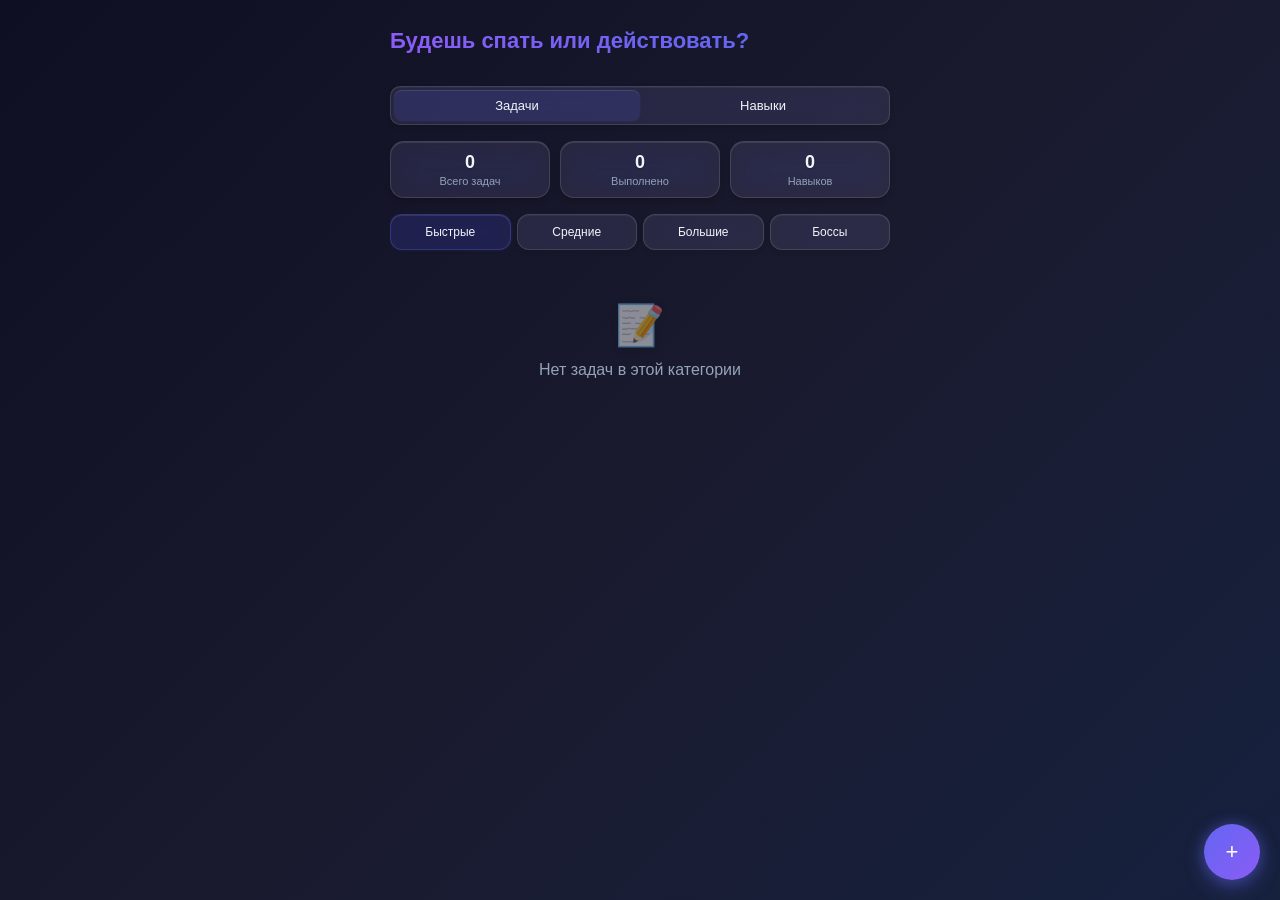
==== index.html @ c660b34b "Update index.html" ====
<!DOCTYPE html>
<html lang="ru">
<head>
    <meta charset="UTF-8">
    <meta name="viewport" content="width=device-width, initial-scale=1.0, maximum-scale=1.0, user-scalable=no">
    <title>Мотивации НЕТ</title>
    <script src="https://telegram.org/js/telegram-web-app.js"></script>
    <style>
        :root {
            --primary: #6366F1;
            --primary-light: #8B5CF6;
            --secondary: #06D6A0;
            --danger: #EF476F;
            --warning: #FFD166;
            --dark: #1E1E2E;
            --light: #F8FAFC;
            --glass: rgba(255, 255, 255, 0.08);
            --glass-border: rgba(255, 255, 255, 0.12);
            --text-primary: #F1F5F9;
            --text-secondary: #94A3B8;
            --text-dim: #64748B;
        }

        * {
            margin: 0;
            padding: 0;
            box-sizing: border-box;
            font-family: -apple-system, BlinkMacSystemFont, 'Segoe UI', Roboto, Oxygen, Ubuntu, Cantarell, sans-serif;
            -webkit-tap-highlight-color: transparent;
            -webkit-touch-callout: none;
            -webkit-user-select: none;
            user-select: none;
        }

        html, body {
            touch-action: manipulation;
            overflow-x: hidden;
            height: 100%;
        }

        body {
            background: linear-gradient(135deg, #0F0F23 0%, #1A1A2E 50%, #16213E 100%);
            color: var(--text-primary);
            min-height: 100vh;
            padding: 16px;
            padding-bottom: 90px;
            position: relative;
            overflow-x: hidden;
        }

        /* Снежинки */
        .snowflake {
            position: fixed;
            top: -10px;
            color: rgba(255, 255, 255, 0.3);
            font-size: 8px;
            animation: snowfall linear infinite;
            pointer-events: none;
            z-index: 0;
            user-select: none;
        }

        @keyframes snowfall {
            to {
                transform: translateY(100vh) rotate(360deg);
            }
        }

        .container {
            max-width: 500px;
            margin: 0 auto;
            position: relative;
            z-index: 1;
        }

        .header {
            display: flex;
            justify-content: space-between;
            align-items: center;
            margin-bottom: 20px;
            padding: 12px 0;
        }

        .app-title {
            font-size: 22px;
            font-weight: 700;
            background: linear-gradient(90deg, 
                #8B5CF6, #6366F1, #8B5CF6);
            background-size: 200% 100%;
            -webkit-background-clip: text;
            -webkit-text-fill-color: transparent;
            animation: liquidGradient 6s ease-in-out infinite;
            position: relative;
        }

        @keyframes liquidGradient {
            0% {
                background-position: 0% 50%;
            }
            50% {
                background-position: 100% 50%;
            }
            100% {
                background-position: 0% 50%;
            }
        }

        .stats {
            display: flex;
            gap: 10px;
            margin-bottom: 16px;
        }

        .stat-item {
            flex: 1;
            background: var(--glass);
            backdrop-filter: blur(15px) saturate(180%);
            border: 1px solid var(--glass-border);
            border-radius: 14px;
            padding: 10px;
            text-align: center;
            box-shadow: 
                0 4px 6px -1px rgba(0, 0, 0, 0.2),
                0 2px 4px -1px rgba(0, 0, 0, 0.06),
                inset 0 1px 0 rgba(255, 255, 255, 0.1);
        }

        .stat-value {
            font-size: 18px;
            font-weight: 700;
            margin-bottom: 2px;
            text-shadow: 0 1px 2px rgba(0, 0, 0, 0.2);
        }

        .stat-label {
            font-size: 11px;
            color: var(--text-secondary);
        }

        .category-tabs {
            display: flex;
            gap: 6px;
            margin-bottom: 16px;
            overflow-x: auto;
            padding-bottom: 6px;
            justify-content: space-between;
            scrollbar-width: none;
        }

        .category-tabs::-webkit-scrollbar {
            display: none;
        }

        .category-tab {
            flex: 1;
            min-width: 0;
            padding: 10px 8px;
            background: var(--glass);
            backdrop-filter: blur(15px) saturate(180%);
            border: 1px solid var(--glass-border);
            border-radius: 12px;
            font-size: 12px;
            white-space: nowrap;
            cursor: pointer;
            transition: all 0.2s ease;
            text-align: center;
            overflow: hidden;
            text-overflow: ellipsis;
            box-shadow: 
                0 2px 4px rgba(0, 0, 0, 0.1),
                inset 0 1px 0 rgba(255, 255, 255, 0.05);
            position: relative;
            -webkit-tap-highlight-color: transparent;
        }

        .category-tab:focus {
            outline: none;
        }

        .category-tab.active {
            background: rgba(99, 102, 241, 0.15);
            border-color: rgba(99, 102, 241, 0.3);
            box-shadow: 
                0 0 3px rgba(99, 102, 241, 0.15),
                inset 0 1px 0 rgba(255, 255, 255, 0.1);
        }

        /* Улучшенный эффект блеска при нажатии */
        .category-tab::after {
            content: '';
            position: absolute;
            top: 0;
            left: -100%;
            width: 100%;
            height: 100%;
            background: linear-gradient(
                90deg,
                transparent,
                rgba(255, 255, 255, 0.4),
                transparent
            );
            transition: left 0.6s ease;
            opacity: 0;
        }

        .category-tab.pressed::after {
            left: 100%;
            opacity: 1;
        }

        /* Эффект crystall glass при нажатии на категории */
        .category-tab.pressed {
            transform: scale(0.98);
            backdrop-filter: blur(25px) saturate(200%);
            box-shadow: 
                0 0 8px rgba(139, 92, 246, 0.2),
                inset 0 1px 0 rgba(255, 255, 255, 0.15),
                inset 0 0 8px rgba(255, 255, 255, 0.05);
        }

        .tasks-container {
            margin-bottom: 20px;
        }

        .task-item {
            background: var(--glass);
            backdrop-filter: blur(15px) saturate(180%);
            border: 1px solid var(--glass-border);
            border-radius: 14px;
            padding: 14px;
            margin-bottom: 10px;
            transition: all 0.2s ease;
            position: relative;
            overflow: hidden;
            box-shadow: 
                0 4px 6px -1px rgba(0, 0, 0, 0.2),
                0 2px 4px -1px rgba(0, 0, 0, 0.06),
                inset 0 1px 0 rgba(255, 255, 255, 0.1);
        }

        .task-item::before {
            content: '';
            position: absolute;
            top: 0;
            left: 0;
            width: 4px;
            height: 100%;
            background: var(--primary);
            box-shadow: 0 0 10px rgba(99, 102, 241, 0.5);
        }

        .task-item.quick::before {
            background: var(--secondary);
            box-shadow: 0 0 10px rgba(6, 214, 160, 0.5);
        }

        .task-item.medium::before {
            background: var(--warning);
            box-shadow: 0 0 10px rgba(255, 209, 102, 0.5);
        }

        .task-item.large::before {
            background: var(--primary);
            box-shadow: 0 0 10px rgba(99, 102, 241, 0.5);
        }

        .task-item.boss::before {
            background: var(--danger);
            box-shadow: 0 0 10px rgba(239, 71, 111, 0.5);
        }

        .task-item.completed {
            opacity: 0.6;
            transform: scale(0.98);
        }

        .task-item.completed .task-title {
            text-decoration: line-through;
            color: var(--text-dim);
        }

        .task-header {
            display: flex;
            justify-content: space-between;
            align-items: flex-start;
            margin-bottom: 8px;
        }

        .task-title {
            font-size: 15px;
            font-weight: 600;
            flex: 1;
            transition: all 0.2s ease;
            line-height: 1.4;
            text-shadow: 0 1px 2px rgba(0, 0, 0, 0.2);
        }

        .task-category {
            font-size: 10px;
            padding: 3px 6px;
            border-radius: 10px;
            background: rgba(255, 255, 255, 0.1);
            margin-left: 6px;
            white-space: nowrap;
        }

        .task-skills {
            display: flex;
            flex-wrap: wrap;
            gap: 4px;
            margin-bottom: 10px;
        }

        .skill-tag {
            font-size: 10px;
            padding: 3px 6px;
            border-radius: 8px;
            background: rgba(99, 102, 241, 0.2);
            border: 1px solid rgba(99, 102, 241, 0.3);
            backdrop-filter: blur(5px);
        }

        .task-actions {
            display: flex;
            justify-content: space-between;
            align-items: center;
        }

        .complete-btn {
            background: var(--secondary);
            color: var(--dark);
            border: none;
            border-radius: 10px;
            padding: 8px 16px;
            font-size: 13px;
            font-weight: 600;
            cursor: pointer;
            transition: all 0.2s ease;
            flex-shrink: 0;
            box-shadow: 
                0 2px 4px rgba(0, 0, 0, 0.1),
                inset 0 1px 0 rgba(255, 255, 255, 0.2);
            -webkit-tap-highlight-color: transparent;
        }

        .complete-btn:hover {
            transform: translateY(-1px);
            box-shadow: 
                0 4px 8px rgba(6, 214, 160, 0.3),
                inset 0 1px 0 rgba(255, 255, 255, 0.2);
        }

        .complete-btn.completed {
            background: var(--text-dim);
            color: var(--text-primary);
        }

        /* Эффект для кнопки выполнения задачи */
        .complete-btn.pressed {
            transform: scale(0.95);
            backdrop-filter: blur(20px) saturate(180%);
            box-shadow: 
                0 0 20px rgba(6, 214, 160, 0.3),
                inset 0 1px 0 rgba(255, 255, 255, 0.2),
                inset 0 0 10px rgba(255, 255, 255, 0.1);
        }

        .skill-points {
            font-size: 12px;
            color: var(--text-secondary);
            flex-shrink: 0;
            text-shadow: 0 1px 2px rgba(0, 0, 0, 0.2);
        }

        .task-controls {
            display: flex;
            gap: 6px;
            align-items: center;
        }

        .delete-btn {
            position: absolute;
            top: 10px;
            right: 10px;
            background: transparent;
            color: var(--text-dim);
            border: none;
            border-radius: 8px;
            padding: 6px;
            font-size: 14px;
            cursor: pointer;
            transition: all 0.2s ease;
            opacity: 0;
            width: 24px;
            height: 24px;
            display: flex;
            align-items: center;
            justify-content: center;
            backdrop-filter: blur(5px);
            -webkit-tap-highlight-color: transparent;
        }

        .task-item:hover .delete-btn {
            opacity: 0.7;
        }

        .delete-btn:hover {
            background: var(--danger);
            color: white;
            transform: scale(1.1);
            opacity: 1;
            box-shadow: 0 0 10px rgba(239, 71, 111, 0.5);
        }

        /* Эффект для кнопки удаления */
        .delete-btn.pressed {
            transform: scale(0.9);
            backdrop-filter: blur(15px) saturate(200%);
            box-shadow: 
                0 0 15px rgba(239, 71, 111, 0.4),
                inset 0 1px 0 rgba(255, 255, 255, 0.1),
                inset 0 0 8px rgba(255, 255, 255, 0.05);
        }

        .add-btn {
            position: fixed;
            bottom: 20px;
            right: 20px;
            width: 56px;
            height: 56px;
            background: linear-gradient(135deg, var(--primary), var(--primary-light));
            border: none;
            border-radius: 50%;
            display: flex;
            align-items: center;
            justify-content: center;
            font-size: 22px;
            color: white;
            cursor: pointer;
            box-shadow: 
                0 6px 20px rgba(99, 102, 241, 0.4),
                0 0 15px rgba(99, 102, 241, 0.3);
            transition: all 0.3s ease;
            z-index: 100;
            backdrop-filter: blur(10px);
            -webkit-tap-highlight-color: transparent;
        }

        .add-btn:hover {
            transform: scale(1.08);
            box-shadow: 
                0 8px 24px rgba(99, 102, 241, 0.5),
                0 0 20px rgba(99, 102, 241, 0.4);
        }

        /* Эффект для кнопки добавления */
        .add-btn.pressed {
            transform: scale(0.92);
            backdrop-filter: blur(30px) saturate(220%);
            box-shadow: 
                0 0 30px rgba(99, 102, 241, 0.5),
                inset 0 1px 0 rgba(255, 255, 255, 0.25),
                inset 0 0 20px rgba(255, 255, 255, 0.15);
        }

        .modal {
            position: fixed;
            top: 0;
            left: 0;
            width: 100%;
            height: 100%;
            background: rgba(0, 0, 0, 0.7);
            backdrop-filter: blur(5px);
            display: flex;
            align-items: center;
            justify-content: center;
            z-index: 1000;
            padding: 16px;
            opacity: 0;
            pointer-events: none;
            transition: opacity 0.3s ease;
        }

        .modal.active {
            opacity: 1;
            pointer-events: all;
        }

        .modal-content {
            background: linear-gradient(135deg, #1E1E2E 0%, #25253A 100%);
            border-radius: 18px;
            padding: 20px;
            width: 100%;
            max-width: 400px;
            border: 1px solid var(--glass-border);
            box-shadow: 
                0 20px 40px rgba(0, 0, 0, 0.3),
                0 0 30px rgba(99, 102, 241, 0.2);
            transform: translateY(20px);
            transition: transform 0.3s ease;
            max-height: 85vh;
            overflow-y: auto;
            backdrop-filter: blur(20px) saturate(180%);
        }

        .modal.active .modal-content {
            transform: translateY(0);
        }

        .modal-header {
            display: flex;
            justify-content: space-between;
            align-items: center;
            margin-bottom: 16px;
        }

        .modal-title {
            font-size: 18px;
            font-weight: 700;
            text-shadow: 0 1px 2px rgba(0, 0, 0, 0.2);
        }

        .close-btn {
            background: none;
            border: none;
            color: var(--text-secondary);
            font-size: 18px;
            cursor: pointer;
            backdrop-filter: blur(5px);
            -webkit-tap-highlight-color: transparent;
        }

        .form-group {
            margin-bottom: 14px;
            position: relative;
        }

        .form-label {
            display: block;
            margin-bottom: 6px;
            font-size: 13px;
            color: var(--text-secondary);
            text-shadow: 0 1px 2px rgba(0, 0, 0, 0.2);
        }

        .form-input, .form-select {
            width: 100%;
            padding: 10px 14px;
            background: var(--glass);
            border: 1px solid var(--glass-border);
            border-radius: 10px;
            color: var(--text-primary);
            font-size: 15px;
            backdrop-filter: blur(10px);
            box-shadow: 
                inset 0 1px 3px rgba(0, 0, 0, 0.2),
                0 1px 0 rgba(255, 255, 255, 0.05);
        }

        .skills-input-container {
            display: flex;
            gap: 6px;
            position: relative;
        }

        .skills-input {
            flex: 1;
        }

        .add-skill-btn {
            background: var(--primary);
            border: none;
            border-radius: 10px;
            padding: 0 14px;
            color: white;
            cursor: pointer;
            backdrop-filter: blur(5px);
            box-shadow: 
                0 2px 4px rgba(0, 0, 0, 0.1),
                inset 0 1px 0 rgba(255, 255, 255, 0.1);
            -webkit-tap-highlight-color: transparent;
        }

        /* Эффект для кнопки добавления навыка */
        .add-skill-btn.pressed {
            transform: scale(0.94);
            backdrop-filter: blur(18px) saturate(180%);
            box-shadow: 
                0 0 12px rgba(99, 102, 241, 0.3),
                inset 0 1px 0 rgba(255, 255, 255, 0.15),
                inset 0 0 6px rgba(255, 255, 255, 0.08);
        }

        .selected-skills {
            display: flex;
            flex-wrap: wrap;
            gap: 6px;
            margin-top: 10px;
        }

        .selected-skill {
            display: flex;
            align-items: center;
            gap: 4px;
            background: rgba(99, 102, 241, 0.2);
            border: 1px solid rgba(99, 102, 241, 0.3);
            border-radius: 10px;
            padding: 5px 8px;
            font-size: 12px;
            backdrop-filter: blur(5px);
        }

        .remove-skill {
            background: none;
            border: none;
            color: var(--text-secondary);
            cursor: pointer;
            font-size: 14px;
        }

        .submit-btn {
            width: 100%;
            background: linear-gradient(135deg, var(--primary), var(--primary-light));
            border: none;
            border-radius: 10px;
            padding: 12px;
            color: white;
            font-size: 15px;
            font-weight: 600;
            cursor: pointer;
            margin-top: 14px;
            transition: all 0.2s ease;
            box-shadow: 
                0 4px 6px rgba(0, 0, 0, 0.1),
                inset 0 1px 0 rgba(255, 255, 255, 0.2);
            backdrop-filter: blur(10px);
            -webkit-tap-highlight-color: transparent;
        }

        .submit-btn:hover {
            transform: translateY(-1px);
            box-shadow: 
                0 6px 16px rgba(99, 102, 241, 0.4),
                inset 0 1px 0 rgba(255, 255, 255, 0.2);
        }

        /* Эффект для кнопки отправки формы */
        .submit-btn.pressed {
            transform: scale(0.97);
            backdrop-filter: blur(25px) saturate(200%);
            box-shadow: 
                0 0 25px rgba(99, 102, 241, 0.4),
                inset 0 1px 0 rgba(255, 255, 255, 0.2),
                inset 0 0 15px rgba(255, 255, 255, 0.1);
        }

        .empty-state {
            text-align: center;
            padding: 30px 16px;
            color: var(--text-secondary);
        }

        .empty-icon {
            font-size: 40px;
            margin-bottom: 12px;
            opacity: 0.5;
            filter: drop-shadow(0 2px 4px rgba(0, 0, 0, 0.2));
        }

        .skills-view {
            display: none;
        }

        .skill-item {
            background: var(--glass);
            backdrop-filter: blur(15px) saturate(180%);
            border: 1px solid var(--glass-border);
            border-radius: 14px;
            padding: 14px;
            margin-bottom: 10px;
            display: flex;
            justify-content: space-between;
            align-items: center;
            box-shadow: 
                0 4px 6px -1px rgba(0, 0, 0, 0.2),
                0 2px 4px -1px rgba(0, 0, 0, 0.06),
                inset 0 1px 0 rgba(255, 255, 255, 0.1);
        }

        .skill-name {
            font-size: 15px;
            font-weight: 600;
            text-shadow: 0 1px 2px rgba(0, 0, 0, 0.2);
        }

        .skill-level {
            font-size: 13px;
            color: var(--text-secondary);
        }

        .view-toggle {
            display: flex;
            background: var(--glass);
            backdrop-filter: blur(15px) saturate(180%);
            border: 1px solid var(--glass-border);
            border-radius: 10px;
            padding: 3px;
            margin-bottom: 16px;
            box-shadow: 
                0 2px 4px rgba(0, 0, 0, 0.1),
                inset 0 1px 0 rgba(255, 255, 255, 0.05);
        }

        .toggle-option {
            flex: 1;
            text-align: center;
            padding: 8px;
            border-radius: 8px;
            cursor: pointer;
            font-size: 13px;
            transition: all 0.2s ease;
            -webkit-tap-highlight-color: transparent;
        }

        .toggle-option.active {
            background: rgba(99, 102, 241, 0.15);
            box-shadow: 
                0 0 3px rgba(99, 102, 241, 0.15),
                inset 0 1px 0 rgba(255, 255, 255, 0.1);
        }

        /* Эффект для переключателей вью */
        .toggle-option.pressed {
            transform: scale(0.96);
            backdrop-filter: blur(20px) saturate(190%);
            box-shadow: 
                0 0 8px rgba(99, 102, 241, 0.2),
                inset 0 1px 0 rgba(255, 255, 255, 0.15),
                inset 0 0 8px rgba(255, 255, 255, 0.08);
        }

        /* Новые стили для улучшенного управления навыками */
        .skills-suggestions {
            display: none;
            position: absolute;
            top: 100%;
            left: 0;
            right: 0;
            background: var(--dark);
            border: 1px solid var(--glass-border);
            border-radius: 10px;
            max-height: 130px;
            overflow-y: auto;
            z-index: 10;
            margin-top: 4px;
            backdrop-filter: blur(20px) saturate(180%);
            box-shadow: 
                0 10px 15px -3px rgba(0, 0, 0, 0.3),
                0 4px 6px -2px rgba(0, 0, 0, 0.1);
        }

        .skill-suggestion {
            padding: 8px 10px;
            cursor: pointer;
            border-bottom: 1px solid var(--glass-border);
            transition: background 0.2s ease;
            font-size: 13px;
        }

        .skill-suggestion:hover, .skill-suggestion.highlight {
            background: var(--primary);
        }

        .skill-suggestion:last-child {
            border-bottom: none;
        }

        .recent-skills {
            display: flex;
            flex-wrap: wrap;
            gap: 6px;
            margin-bottom: 10px;
        }

        .recent-skill {
            display: flex;
            align-items: center;
            gap: 4px;
            background: rgba(6, 214, 160, 0.1);
            border: 1px solid rgba(6, 214, 160, 0.3);
            border-radius: 10px;
            padding: 5px 8px;
            font-size: 11px;
            cursor: pointer;
            transition: all 0.2s ease;
            backdrop-filter: blur(5px);
        }

        .recent-skill:hover {
            background: rgba(6, 214, 160, 0.2);
            transform: translateY(-1px);
            box-shadow: 0 2px 5px rgba(6, 214, 160, 0.2);
        }

        .remove-recent-skill {
            background: none;
            border: none;
            color: var(--text-secondary);
            cursor: pointer;
            font-size: 12px;
            padding: 0;
            width: 14px;
            height: 14px;
            display: flex;
            align-items: center;
            justify-content: center;
        }

        /* Стили для управления выполненными задачами */
        .completed-toggle {
            text-align: center;
            margin-top: 12px;
            padding: 8px;
        }

        .show-completed-link {
            color: var(--text-dim);
            font-size: 12px;
            text-decoration: none;
            transition: all 0.2s ease;
            opacity: 0.7;
            text-shadow: 0 1px 2px rgba(0, 0, 0, 0.2);
        }

        .show-completed-link:hover {
            color: var(--text-secondary);
            opacity: 1;
        }

        /* Компактный вид для выполненных задач */
        .task-item.compact {
            padding: 10px 14px;
            margin-bottom: 6px;
        }

        .task-item.compact .task-header {
            margin-bottom: 4px;
        }

        .task-item.compact .task-title {
            font-size: 14px;
        }

        .task-item.compact .task-skills {
            margin-bottom: 6px;
        }

        .task-item.compact .task-actions {
            justify-content: space-between;
        }

        .task-item.compact .complete-btn {
            padding: 6px 12px;
            font-size: 12px;
        }
    </style>
</head>
<body>
    <!-- Снежинки будут добавлены через JavaScript -->
    
    <div class="container">
        <div class="header">
            <h1 class="app-title">Будешь спать или действовать?</h1>
        </div>

        <div class="view-toggle">
            <div class="toggle-option active" data-view="tasks">Задачи</div>
            <div class="toggle-option" data-view="skills">Навыки</div>
        </div>

        <div class="stats">
            <div class="stat-item">
                <div class="stat-value" id="total-tasks">0</div>
                <div class="stat-label">Всего задач</div>
            </div>
            <div class="stat-item">
                <div class="stat-value" id="completed-tasks">0</div>
                <div class="stat-label">Выполнено</div>
            </div>
            <div class="stat-item">
                <div class="stat-value" id="total-skills">0</div>
                <div class="stat-label">Навыков</div>
            </div>
        </div>

        <div class="tasks-view">
            <div class="category-tabs">
                <div class="category-tab active" data-category="quick">Быстрые</div>
                <div class="category-tab" data-category="medium">Средние</div>
                <div class="category-tab" data-category="large">Большие</div>
                <div class="category-tab" data-category="boss">Боссы</div>
            </div>

            <div class="tasks-container" id="tasks-container">
                <!-- Tasks will be loaded here -->
            </div>
            
            <div class="completed-toggle" id="completed-toggle" style="display: none;">
                <a href="#" class="show-completed-link" id="show-completed-link"></a>
            </div>
        </div>

        <div class="skills-view">
            <div class="tasks-container" id="skills-container">
                <!-- Skills will be loaded here -->
            </div>
        </div>

        <button class="add-btn" id="add-task-btn">+</button>
    </div>

    <!-- Add Task Modal -->
    <div class="modal" id="task-modal">
        <div class="modal-content">
            <div class="modal-header">
                <h2 class="modal-title">Новая задача</h2>
                <button class="close-btn" id="close-modal">&times;</button>
            </div>
            <form id="task-form">
                <div class="form-group">
                    <label class="form-label" for="task-title">Название задачи</label>
                    <input type="text" id="task-title" class="form-input" placeholder="Что нужно сделать?" required>
                </div>
                
                <div class="form-group">
                    <label class="form-label">Навыки</label>
                    
                    <!-- Ранее использованные навыки -->
                    <div class="recent-skills" id="recent-skills">
                        <!-- Recent skills will be loaded here -->
                    </div>
                    
                    <!-- Поле ввода с автодополнением -->
                    <div class="skills-input-container">
                        <input type="text" id="skill-input" class="form-input skills-input" placeholder="Начните вводить навык...">
                        <button type="button" class="add-skill-btn" id="add-skill-btn">+</button>
                        <div class="skills-suggestions" id="skills-suggestions">
                            <!-- Suggestions will appear here -->
                        </div>
                    </div>
                    
                    <!-- Выбранные навыки -->
                    <div class="selected-skills" id="selected-skills">
                        <!-- Selected skills will appear here -->
                    </div>
                </div>
                <button type="submit" class="submit-btn">Добавить задачу</button>
            </form>
        </div>
    </div>

    <script>
        // Initialize Telegram Web App
        const tg = window.Telegram?.WebApp;
        if (tg) {
            tg.ready();
            tg.expand();
        }

        // Создание снежинок
        function createSnowflakes() {
            const snowflakeContainer = document.body;
            const snowflakeCount = 15; // Количество снежинок
            
            for (let i = 0; i < snowflakeCount; i++) {
                const snowflake = document.createElement('div');
                snowflake.className = 'snowflake';
                snowflake.innerHTML = '❄';
                
                // Случайные параметры для каждой снежинки
                const left = Math.random() * 100;
                const size = Math.random() * 3 + 5; // Размер от 5px до 8px
                const opacity = Math.random() * 0.3 + 0.1; // Прозрачность от 0.1 до 0.4
                const duration = Math.random() * 20 + 20; // Длительность анимации от 20s до 40s
                const delay = Math.random() * 20; // Задержка начала анимации
                
                snowflake.style.left = `${left}vw`;
                snowflake.style.fontSize = `${size}px`;
                snowflake.style.opacity = opacity;
                snowflake.style.animationDuration = `${duration}s`;
                snowflake.style.animationDelay = `${delay}s`;
                
                snowflakeContainer.appendChild(snowflake);
            }
        }

        // App State
        let state = {
            tasks: [],
            skills: {},
            currentCategory: 'quick',
            currentView: 'tasks',
            hideCompleted: true,
            showCompleted: false
        };

        // DOM Elements
        const tasksContainer = document.getElementById('tasks-container');
        const skillsContainer = document.getElementById('skills-container');
        const taskModal = document.getElementById('task-modal');
        const addTaskBtn = document.getElementById('add-task-btn');
        const closeModalBtn = document.getElementById('close-modal');
        const taskForm = document.getElementById('task-form');
        const categoryTabs = document.querySelectorAll('.category-tab');
        const viewToggles = document.querySelectorAll('.toggle-option');
        const addSkillBtn = document.getElementById('add-skill-btn');
        const skillInput = document.getElementById('skill-input');
        const selectedSkillsContainer = document.getElementById('selected-skills');
        const totalTasksEl = document.getElementById('total-tasks');
        const completedTasksEl = document.getElementById('completed-tasks');
        const totalSkillsEl = document.getElementById('total-skills');
        const skillsSuggestions = document.getElementById('skills-suggestions');
        const recentSkills = document.getElementById('recent-skills');
        const completedToggle = document.getElementById('completed-toggle');
        const showCompletedLink = document.getElementById('show-completed-link');

        // Skills management
        let selectedSkills = [];
        let allSkills = new Set();
        let recentSkillsList = [];

        // Функция для добавления эффекта нажатия
        function addPressEffect(element) {
            element.classList.add('pressed');
            setTimeout(() => {
                element.classList.remove('pressed');
            }, 300);
        }

        // Load data from localStorage
        function loadData() {
            const savedTasks = localStorage.getItem('liquidTasks');
            const savedSkills = localStorage.getItem('liquidSkills');
            const savedRecentSkills = localStorage.getItem('liquidRecentSkills');
            const savedHideCompleted = localStorage.getItem('liquidHideCompleted');
            
            if (savedTasks) {
                state.tasks = JSON.parse(savedTasks);
            }
            
            if (savedSkills) {
                state.skills = JSON.parse(savedSkills);
            }
            
            if (savedRecentSkills) {
                recentSkillsList = JSON.parse(savedRecentSkills);
            }
            
            if (savedHideCompleted) {
                state.hideCompleted = JSON.parse(savedHideCompleted);
            }
            
            updateUI();
        }

        // Save data to localStorage
        function saveData() {
            localStorage.setItem('liquidTasks', JSON.stringify(state.tasks));
            localStorage.setItem('liquidSkills', JSON.stringify(state.skills));
            localStorage.setItem('liquidRecentSkills', JSON.stringify(recentSkillsList));
            localStorage.setItem('liquidHideCompleted', JSON.stringify(state.hideCompleted));
        }

        // Update UI based on current state
        function updateUI() {
            renderTasks();
            renderSkills();
            updateStats();
        }

        // Update statistics
        function updateStats() {
            const totalTasks = state.tasks.length;
            const completedTasks = state.tasks.filter(task => task.completed).length;
            const totalSkills = Object.keys(state.skills).length;
            
            totalTasksEl.textContent = totalTasks;
            completedTasksEl.textContent = completedTasks;
            totalSkillsEl.textContent = totalSkills;
        }

        // Render tasks based on current category
        function renderTasks() {
            let filteredTasks = state.tasks.filter(task => task.category === state.currentCategory);
            const completedTasks = filteredTasks.filter(task => task.completed);
            const activeTasks = filteredTasks.filter(task => !task.completed);
            
            // Calculate completed count for current category
            const completedCount = completedTasks.length;
            
            // Show or hide completed toggle based on completed tasks count
            if (completedCount > 0) {
                completedToggle.style.display = 'block';
                if (state.showCompleted) {
                    showCompletedLink.textContent = `Скрыть выполненные (${completedCount})`;
                } else {
                    showCompletedLink.textContent = `Показать выполненные (${completedCount})`;
                }
            } else {
                completedToggle.style.display = 'none';
            }
            
            // Determine which tasks to show
            let tasksToShow = activeTasks;
            if (state.showCompleted) {
                tasksToShow = [...activeTasks, ...completedTasks];
            }
            
            if (tasksToShow.length === 0) {
                tasksContainer.innerHTML = `
                    <div class="empty-state">
                        <div class="empty-icon">📝</div>
                        <p>${completedCount > 0 ? 'Нет активных задач' : 'Нет задач в этой категории'}</p>
                    </div>
                `;
                return;
            }
            
            tasksContainer.innerHTML = tasksToShow.map(task => `
                <div class="task-item ${task.category} ${task.completed ? 'completed' : ''} ${state.showCompleted && task.completed ? 'compact' : ''}" data-id="${task.id}">
                    <button class="delete-btn" data-id="${task.id}">✕</button>
                    <div class="task-header">
                        <div class="task-title">${task.title}</div>
                    </div>
                    ${task.skills.length > 0 ? `
                        <div class="task-skills">
                            ${task.skills.map(skill => `
                                <div class="skill-tag">${skill}</div>
                            `).join('')}
                        </div>
                    ` : ''}
                    <div class="task-actions">
                        <button class="complete-btn ${task.completed ? 'completed' : ''}" data-id="${task.id}">
                            ${task.completed ? '✓ Выполнено' : 'Выполнить'}
                        </button>
                        ${task.skills.length > 0 ? `<div class="skill-points">+${task.skills.length}</div>` : ''}
                    </div>
                </div>
            `).join('');
            
            // Add event listeners to complete buttons
            document.querySelectorAll('.complete-btn').forEach(btn => {
                btn.addEventListener('click', function() {
                    const taskId = this.getAttribute('data-id');
                    completeTask(taskId);
                });
                
                // Добавляем обработчики для мобильных устройств
                btn.addEventListener('touchstart', function(e) {
                    e.preventDefault();
                    addPressEffect(this);
                });
            });
            
            // Add event listeners to delete buttons
            document.querySelectorAll('.delete-btn').forEach(btn => {
                btn.addEventListener('click', function() {
                    const taskId = this.getAttribute('data-id');
                    deleteTask(taskId);
                });
                
                // Добавляем обработчики для мобильных устройств
                btn.addEventListener('touchstart', function(e) {
                    e.preventDefault();
                    addPressEffect(this);
                });
            });
        }

        // Render skills
        function renderSkills() {
            const skills = Object.entries(state.skills);
            
            if (skills.length === 0) {
                skillsContainer.innerHTML = `
                    <div class="empty-state">
                        <div class="empty-icon">🎯</div>
                        <p>Навыки появятся после выполнения задач</p>
                    </div>
                `;
                return;
            }
            
            skillsContainer.innerHTML = skills.map(([skill, level]) => `
                <div class="skill-item">
                    <div class="skill-name">${skill}</div>
                    <div class="skill-level">Уровень: ${level}</div>
                </div>
            `).join('');
        }

        // Get category name for display
        function getCategoryName(category) {
            const names = {
                'quick': 'Быстрая',
                'medium': 'Средняя',
                'large': 'Большая',
                'boss': 'Босс'
            };
            return names[category] || category;
        }

        // Complete a task
        function completeTask(taskId) {
            const taskIndex = state.tasks.findIndex(task => task.id === taskId);
            if (taskIndex === -1) return;
            
            const task = state.tasks[taskIndex];
            
            if (task.completed) {
                // If already completed, mark as incomplete and remove skill points
                task.completed = false;
                task.skills.forEach(skill => {
                    if (state.skills[skill] > 1) {
                        state.skills[skill]--;
                    } else {
                        delete state.skills[skill];
                    }
                });
                
                // Тактильный отклик при отмене выполнения (легкий)
                if (tg?.HapticFeedback?.impactOccurred) {
                    tg.HapticFeedback.impactOccurred('light');
                }
            } else {
                // Mark as completed and add skill points
                task.completed = true;
                task.skills.forEach(skill => {
                    state.skills[skill] = (state.skills[skill] || 0) + 1;
                    
                    // Add to recent skills if not already there
                    if (!recentSkillsList.includes(skill)) {
                        recentSkillsList.unshift(skill);
                        // Keep only last 10 skills
                        if (recentSkillsList.length > 10) {
                            recentSkillsList.pop();
                        }
                    }
                });
                
                // Тактильный отклик при выполнении (успех)
                if (tg?.HapticFeedback?.impactOccurred) {
                    tg.HapticFeedback.impactOccurred('medium');
                }
                if (tg?.HapticFeedback?.notificationOccurred) {
                    tg.HapticFeedback.notificationOccurred('success');
                }
            }
            
            saveData();
            updateUI();
        }

        // Delete a task
        function deleteTask(taskId) {
            const taskIndex = state.tasks.findIndex(task => task.id === taskId);
            if (taskIndex === -1) return;
            
            const task = state.tasks[taskIndex];
            
            // If the task was completed, remove skill points
            if (task.completed) {
                task.skills.forEach(skill => {
                    if (state.skills[skill] > 1) {
                        state.skills[skill]--;
                    } else {
                        delete state.skills[skill];
                    }
                });
            }
            
            state.tasks.splice(taskIndex, 1);
            saveData();
            updateUI();
            
            // Add haptic feedback if available
            if (tg?.HapticFeedback?.impactOccurred) {
                tg.HapticFeedback.impactOccurred('light');
            }
        }

        // Add a new task
        function addTask(title, category, skills) {
            const newTask = {
                id: Date.now().toString(),
                title,
                category,
                skills,
                completed: false
            };
            
            state.tasks.unshift(newTask);
            saveData();
            updateUI();
        }

        // Load all existing skills from tasks
        function loadAllSkills() {
            allSkills.clear();
            state.tasks.forEach(task => {
                task.skills.forEach(skill => allSkills.add(skill));
            });
        }

        // Update skills suggestions based on input
        function updateSkillsSuggestions() {
            const inputValue = skillInput.value.toLowerCase().trim();
            
            if (inputValue.length === 0) {
                skillsSuggestions.style.display = 'none';
                return;
            }
            
            // Filter skills that match input and not already selected
            const matchingSkills = Array.from(allSkills).filter(skill => 
                skill.toLowerCase().includes(inputValue) && 
                !selectedSkills.includes(skill)
            );
            
            if (matchingSkills.length === 0) {
                skillsSuggestions.style.display = 'none';
                return;
            }
            
            skillsSuggestions.innerHTML = matchingSkills.map(skill => `
                <div class="skill-suggestion" data-skill="${skill}">
                    ${skill}
                </div>
            `).join('');
            
            skillsSuggestions.style.display = 'block';
            
            // Add event listeners to suggestions
            document.querySelectorAll('.skill-suggestion').forEach(suggestion => {
                suggestion.addEventListener('click', function() {
                    addSkillToTask(this.getAttribute('data-skill'));
                    skillsSuggestions.style.display = 'none';
                    skillInput.value = '';
                });
            });
        }

        // Render recent skills
        function renderRecentSkills() {
            if (recentSkillsList.length === 0) {
                recentSkills.innerHTML = '';
                return;
            }
            
            recentSkills.innerHTML = recentSkillsList
                .filter(skill => !selectedSkills.includes(skill))
                .map(skill => `
                    <div class="recent-skill">
                        <span>${skill}</span>
                        <button class="remove-recent-skill" data-skill="${skill}">&times;</button>
                    </div>
                `).join('');
            
            // Add event listeners to recent skills
            document.querySelectorAll('.recent-skill').forEach(skillEl => {
                skillEl.addEventListener('click', function(e) {
                    // Don't trigger if the remove button was clicked
                    if (!e.target.classList.contains('remove-recent-skill')) {
                        addSkillToTask(this.querySelector('span').textContent);
                    }
                });
            });
            
            // Add event listeners to remove buttons
            document.querySelectorAll('.remove-recent-skill').forEach(btn => {
                btn.addEventListener('click', function(e) {
                    e.stopPropagation();
                    const skillToRemove = this.getAttribute('data-skill');
                    removeRecentSkill(skillToRemove);
                });
            });
        }

        // Remove a skill from recent list
        function removeRecentSkill(skill) {
            recentSkillsList = recentSkillsList.filter(s => s !== skill);
            saveData();
            renderRecentSkills();
        }

        // Add a skill to the current task
        function addSkillToTask(skillName) {
            if (!skillName.trim()) return;
            
            const normalizedSkill = skillName.trim().toLowerCase();
            
            if (!selectedSkills.includes(normalizedSkill)) {
                selectedSkills.push(normalizedSkill);
                renderSelectedSkills();
                
                // Add to all skills set
                allSkills.add(normalizedSkill);
                
                // Update recent skills display
                renderRecentSkills();
            }
            
            skillInput.value = '';
            skillsSuggestions.style.display = 'none';
        }

        // Remove a skill from the current task
        function removeSkillFromTask(skillName) {
            selectedSkills = selectedSkills.filter(skill => skill !== skillName);
            renderSelectedSkills();
            renderRecentSkills();
        }

        // Render selected skills in the modal
        function renderSelectedSkills() {
            selectedSkillsContainer.innerHTML = selectedSkills.map(skill => `
                <div class="selected-skill">
                    <span>${skill}</span>
                    <button type="button" class="remove-skill" data-skill="${skill}">&times;</button>
                </div>
            `).join('');
            
            // Add event listeners to remove buttons
            document.querySelectorAll('.remove-skill').forEach(btn => {
                btn.addEventListener('click', function() {
                    const skillToRemove = this.getAttribute('data-skill');
                    removeSkillFromTask(skillToRemove);
                });
            });
        }

        // Toggle show completed tasks
        function toggleShowCompleted() {
            state.showCompleted = !state.showCompleted;
            renderTasks();
        }

        // Initialize event listeners
        function initEventListeners() {
            // Category tabs
            categoryTabs.forEach(tab => {
                tab.addEventListener('click', function() {
                    categoryTabs.forEach(t => t.classList.remove('active'));
                    this.classList.add('active');
                    state.currentCategory = this.getAttribute('data-category');
                    state.showCompleted = false;
                    renderTasks();
                });
                
                // Добавляем обработчики для мобильных устройств
                tab.addEventListener('touchstart', function(e) {
                    e.preventDefault();
                    addPressEffect(this);
                });
            });
            
            // View toggles
            viewToggles.forEach(toggle => {
                toggle.addEventListener('click', function() {
                    viewToggles.forEach(t => t.classList.remove('active'));
                    this.classList.add('active');
                    
                    state.currentView = this.getAttribute('data-view');
                    
                    if (state.currentView === 'tasks') {
                        document.querySelector('.tasks-view').style.display = 'block';
                        document.querySelector('.skills-view').style.display = 'none';
                    } else {
                        document.querySelector('.tasks-view').style.display = 'none';
                        document.querySelector('.skills-view').style.display = 'block';
                    }
                });
                
                // Добавляем обработчики для мобильных устройств
                toggle.addEventListener('touchstart', function(e) {
                    e.preventDefault();
                    addPressEffect(this);
                });
            });
            
            // Add task button
            addTaskBtn.addEventListener('click', function() {
                taskModal.classList.add('active');
                loadAllSkills();
                renderRecentSkills();
            });
            
            // Добавляем обработчики для мобильных устройств
            addTaskBtn.addEventListener('touchstart', function(e) {
                e.preventDefault();
                addPressEffect(this);
            });
            
            // Close modal button
            closeModalBtn.addEventListener('click', function() {
                taskModal.classList.remove('active');
                selectedSkills = [];
                renderSelectedSkills();
                skillsSuggestions.style.display = 'none';
            });
            
            // Добавляем обработчики для мобильных устройств
            closeModalBtn.addEventListener('touchstart', function(e) {
                e.preventDefault();
                addPressEffect(this);
            });
            
            // Task form submission
            taskForm.addEventListener('submit', function(e) {
                e.preventDefault();
                
                const title = document.getElementById('task-title').value;
                
                if (!title.trim()) return;
                
                // Use current category for the new task
                addTask(title, state.currentCategory, [...selectedSkills]);
                
                // Reset form
                taskForm.reset();
                selectedSkills = [];
                renderSelectedSkills();
                taskModal.classList.remove('active');
            });
            
            // Add skill button
            addSkillBtn.addEventListener('click', function() {
                addSkillToTask(skillInput.value);
            });
            
            // Добавляем обработчики для мобильных устройств
            addSkillBtn.addEventListener('touchstart', function(e) {
                e.preventDefault();
                addPressEffect(this);
            });
            
            // Add skill on Enter key
            skillInput.addEventListener('keypress', function(e) {
                if (e.key === 'Enter') {
                    e.preventDefault();
                    addSkillToTask(this.value);
                }
            });
            
            // Update suggestions on input
            skillInput.addEventListener('input', function() {
                updateSkillsSuggestions();
            });
            
            // Hide suggestions when clicking outside
            document.addEventListener('click', function(e) {
                if (!e.target.closest('.skills-input-container')) {
                    skillsSuggestions.style.display = 'none';
                }
            });
            
            // Show completed toggle
            showCompletedLink.addEventListener('click', function(e) {
                e.preventDefault();
                toggleShowCompleted();
            });
            
            // Keyboard navigation for suggestions
            skillInput.addEventListener('keydown', function(e) {
                const suggestions = document.querySelectorAll('.skill-suggestion');
                const activeSuggestion = document.querySelector('.skill-suggestion.highlight');
                
                if (e.key === 'ArrowDown' && suggestions.length > 0) {
                    e.preventDefault();
                    if (activeSuggestion) {
                        const next = activeSuggestion.nextElementSibling;
                        activeSuggestion.classList.remove('highlight');
                        if (next) next.classList.add('highlight');
                    } else {
                        suggestions[0].classList.add('highlight');
                    }
                } else if (e.key === 'ArrowUp' && suggestions.length > 0) {
                    e.preventDefault();
                    if (activeSuggestion) {
                        const prev = activeSuggestion.previousElementSibling;
                        activeSuggestion.classList.remove('highlight');
                        if (prev) prev.classList.add('highlight');
                    } else {
                        suggestions[suggestions.length - 1].classList.add('highlight');
                    }
                } else if (e.key === 'Enter' && activeSuggestion) {
                    e.preventDefault();
                    activeSuggestion.click();
                }
            });
            
            // Submit button
            const submitBtn = document.querySelector('.submit-btn');
            submitBtn.addEventListener('touchstart', function(e) {
                e.preventDefault();
                addPressEffect(this);
            });
        }

        // Initialize the app
        function init() {
            loadData();
            initEventListeners();
            createSnowflakes(); // Создаем снежинки при инициализации
        }

        // Start the app
        init();
    </script>
</body>
</html>
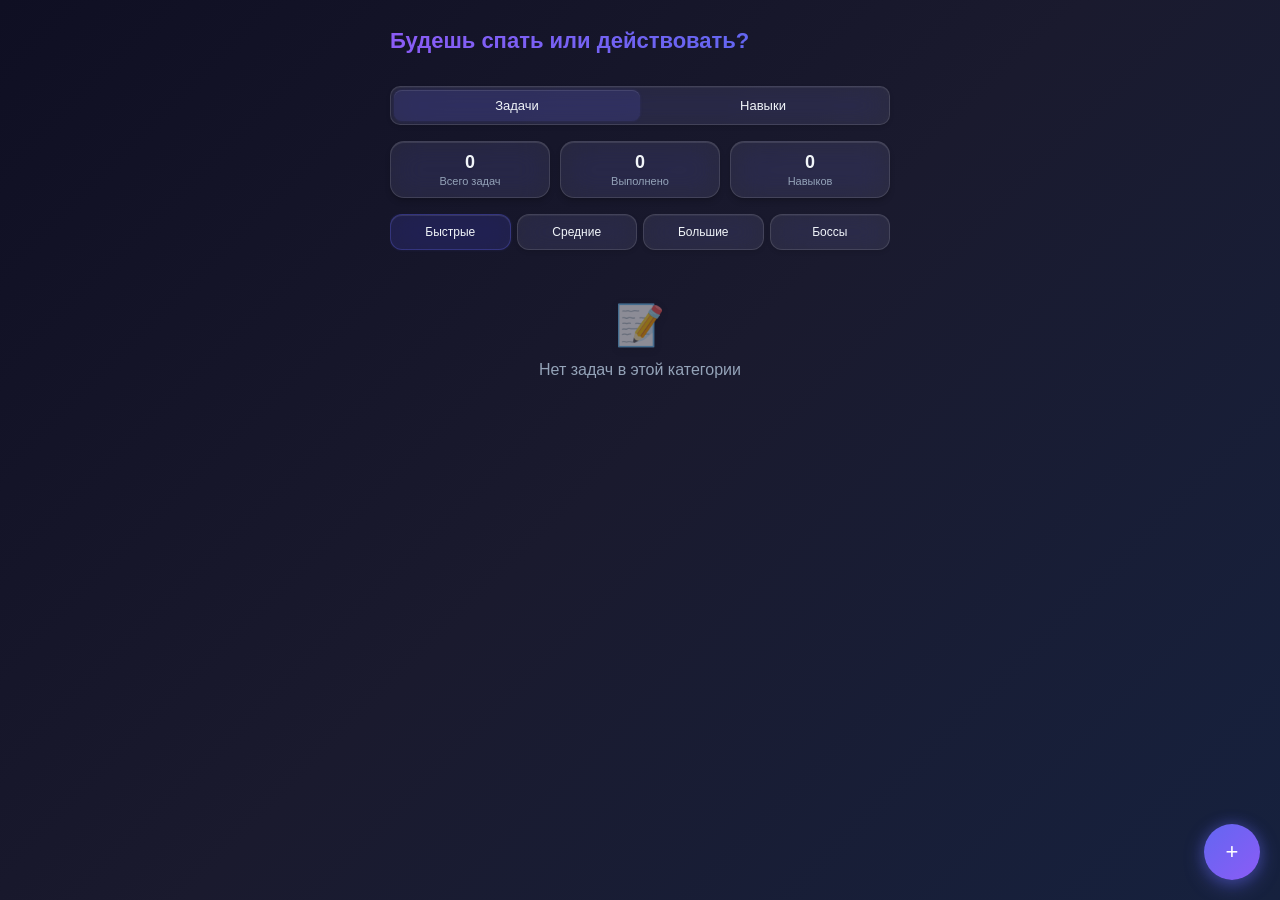
==== commit 39e6c1f8: "Add files via upload" ====
--- a/index.html
+++ b/index.html
@@ -48,21 +48,30 @@
             overflow-x: hidden;
         }
 
-        /* Снежинки */
+        /* Оптимизированные снежинки для iOS */
         .snowflake {
             position: fixed;
             top: -10px;
             color: rgba(255, 255, 255, 0.3);
             font-size: 8px;
-            animation: snowfall linear infinite;
+            animation-name: snowfall;
+            animation-timing-function: linear;
+            animation-iteration-count: infinite;
             pointer-events: none;
             z-index: 0;
             user-select: none;
+            will-change: transform;
+            -webkit-transform: translateZ(0);
+            transform: translateZ(0);
+            -webkit-backface-visibility: hidden;
+            backface-visibility: hidden;
+            -webkit-perspective: 1000;
+            perspective: 1000;
         }
 
         @keyframes snowfall {
             to {
-                transform: translateY(100vh) rotate(360deg);
+                transform: translate3d(0, 100vh, 0) rotate(360deg);
             }
         }
 
@@ -89,7 +98,10 @@
             background-size: 200% 100%;
             -webkit-background-clip: text;
             -webkit-text-fill-color: transparent;
-            animation: liquidGradient 6s ease-in-out infinite;
+            animation-name: liquidGradient;
+            animation-duration: 6s;
+            animation-timing-function: ease-in-out;
+            animation-iteration-count: infinite;
             position: relative;
         }
 
@@ -123,6 +135,8 @@
                 0 4px 6px -1px rgba(0, 0, 0, 0.2),
                 0 2px 4px -1px rgba(0, 0, 0, 0.06),
                 inset 0 1px 0 rgba(255, 255, 255, 0.1);
+            -webkit-transform: translateZ(0);
+            transform: translateZ(0);
         }
 
         .stat-value {
@@ -145,6 +159,7 @@
             padding-bottom: 6px;
             justify-content: space-between;
             scrollbar-width: none;
+            -webkit-overflow-scrolling: touch;
         }
 
         .category-tabs::-webkit-scrollbar {
@@ -170,7 +185,9 @@
                 0 2px 4px rgba(0, 0, 0, 0.1),
                 inset 0 1px 0 rgba(255, 255, 255, 0.05);
             position: relative;
-            -webkit-tap-highlight-color: transparent;
+            -webkit-transform: translateZ(0);
+            transform: translateZ(0);
+            -webkit-touch-callout: none;
         }
 
         .category-tab:focus {
@@ -185,8 +202,8 @@
                 inset 0 1px 0 rgba(255, 255, 255, 0.1);
         }
 
-        /* Улучшенный эффект блеска при нажатии */
-        .category-tab::after {
+        /* Оптимизированные анимации для iOS */
+        .category-tab::before {
             content: '';
             position: absolute;
             top: 0;
@@ -196,26 +213,27 @@
             background: linear-gradient(
                 90deg,
                 transparent,
-                rgba(255, 255, 255, 0.4),
+                rgba(255, 255, 255, 0.2),
                 transparent
             );
-            transition: left 0.6s ease;
-            opacity: 0;
-        }
-
-        .category-tab.pressed::after {
+            transition: left 0.5s ease;
+            will-change: left;
+        }
+
+        .category-tab:active::before {
             left: 100%;
-            opacity: 1;
-        }
-
-        /* Эффект crystall glass при нажатии на категории */
-        .category-tab.pressed {
+        }
+
+        .category-tab:active {
             transform: scale(0.98);
             backdrop-filter: blur(25px) saturate(200%);
             box-shadow: 
                 0 0 8px rgba(139, 92, 246, 0.2),
                 inset 0 1px 0 rgba(255, 255, 255, 0.15),
                 inset 0 0 8px rgba(255, 255, 255, 0.05);
+            transition: all 0.1s ease;
+            -webkit-transform: scale(0.98) translateZ(0);
+            transform: scale(0.98) translateZ(0);
         }
 
         .tasks-container {
@@ -236,6 +254,8 @@
                 0 4px 6px -1px rgba(0, 0, 0, 0.2),
                 0 2px 4px -1px rgba(0, 0, 0, 0.06),
                 inset 0 1px 0 rgba(255, 255, 255, 0.1);
+            -webkit-transform: translateZ(0);
+            transform: translateZ(0);
         }
 
         .task-item::before {
@@ -272,6 +292,8 @@
         .task-item.completed {
             opacity: 0.6;
             transform: scale(0.98);
+            -webkit-transform: scale(0.98) translateZ(0);
+            transform: scale(0.98) translateZ(0);
         }
 
         .task-item.completed .task-title {
@@ -340,11 +362,15 @@
             box-shadow: 
                 0 2px 4px rgba(0, 0, 0, 0.1),
                 inset 0 1px 0 rgba(255, 255, 255, 0.2);
-            -webkit-tap-highlight-color: transparent;
+            -webkit-transform: translateZ(0);
+            transform: translateZ(0);
+            -webkit-touch-callout: none;
         }
 
         .complete-btn:hover {
             transform: translateY(-1px);
+            -webkit-transform: translateY(-1px) translateZ(0);
+            transform: translateY(-1px) translateZ(0);
             box-shadow: 
                 0 4px 8px rgba(6, 214, 160, 0.3),
                 inset 0 1px 0 rgba(255, 255, 255, 0.2);
@@ -355,14 +381,16 @@
             color: var(--text-primary);
         }
 
-        /* Эффект для кнопки выполнения задачи */
-        .complete-btn.pressed {
+        .complete-btn:active {
             transform: scale(0.95);
+            -webkit-transform: scale(0.95) translateZ(0);
+            transform: scale(0.95) translateZ(0);
             backdrop-filter: blur(20px) saturate(180%);
             box-shadow: 
                 0 0 20px rgba(6, 214, 160, 0.3),
                 inset 0 1px 0 rgba(255, 255, 255, 0.2),
                 inset 0 0 10px rgba(255, 255, 255, 0.1);
+            transition: all 0.1s ease;
         }
 
         .skill-points {
@@ -397,7 +425,8 @@
             align-items: center;
             justify-content: center;
             backdrop-filter: blur(5px);
-            -webkit-tap-highlight-color: transparent;
+            -webkit-transform: translateZ(0);
+            transform: translateZ(0);
         }
 
         .task-item:hover .delete-btn {
@@ -408,18 +437,22 @@
             background: var(--danger);
             color: white;
             transform: scale(1.1);
+            -webkit-transform: scale(1.1) translateZ(0);
+            transform: scale(1.1) translateZ(0);
             opacity: 1;
             box-shadow: 0 0 10px rgba(239, 71, 111, 0.5);
         }
 
-        /* Эффект для кнопки удаления */
-        .delete-btn.pressed {
+        .delete-btn:active {
             transform: scale(0.9);
+            -webkit-transform: scale(0.9) translateZ(0);
+            transform: scale(0.9) translateZ(0);
             backdrop-filter: blur(15px) saturate(200%);
             box-shadow: 
                 0 0 15px rgba(239, 71, 111, 0.4),
                 inset 0 1px 0 rgba(255, 255, 255, 0.1),
                 inset 0 0 8px rgba(255, 255, 255, 0.05);
+            transition: all 0.1s ease;
         }
 
         .add-btn {
@@ -443,24 +476,31 @@
             transition: all 0.3s ease;
             z-index: 100;
             backdrop-filter: blur(10px);
-            -webkit-tap-highlight-color: transparent;
+            -webkit-transform: translateZ(0);
+            transform: translateZ(0);
+            will-change: transform;
+            -webkit-touch-callout: none;
         }
 
         .add-btn:hover {
             transform: scale(1.08);
+            -webkit-transform: scale(1.08) translateZ(0);
+            transform: scale(1.08) translateZ(0);
             box-shadow: 
                 0 8px 24px rgba(99, 102, 241, 0.5),
                 0 0 20px rgba(99, 102, 241, 0.4);
         }
 
-        /* Эффект для кнопки добавления */
-        .add-btn.pressed {
+        .add-btn:active {
             transform: scale(0.92);
+            -webkit-transform: scale(0.92) translateZ(0);
+            transform: scale(0.92) translateZ(0);
             backdrop-filter: blur(30px) saturate(220%);
             box-shadow: 
                 0 0 30px rgba(99, 102, 241, 0.5),
                 inset 0 1px 0 rgba(255, 255, 255, 0.25),
                 inset 0 0 20px rgba(255, 255, 255, 0.15);
+            transition: all 0.1s ease;
         }
 
         .modal {
@@ -479,6 +519,7 @@
             opacity: 0;
             pointer-events: none;
             transition: opacity 0.3s ease;
+            will-change: opacity;
         }
 
         .modal.active {
@@ -496,15 +537,17 @@
             box-shadow: 
                 0 20px 40px rgba(0, 0, 0, 0.3),
                 0 0 30px rgba(99, 102, 241, 0.2);
-            transform: translateY(20px);
+            transform: translate3d(0, 20px, 0);
             transition: transform 0.3s ease;
             max-height: 85vh;
             overflow-y: auto;
             backdrop-filter: blur(20px) saturate(180%);
+            will-change: transform;
+            -webkit-overflow-scrolling: touch;
         }
 
         .modal.active .modal-content {
-            transform: translateY(0);
+            transform: translate3d(0, 0, 0);
         }
 
         .modal-header {
@@ -527,7 +570,8 @@
             font-size: 18px;
             cursor: pointer;
             backdrop-filter: blur(5px);
-            -webkit-tap-highlight-color: transparent;
+            -webkit-transform: translateZ(0);
+            transform: translateZ(0);
         }
 
         .form-group {
@@ -555,6 +599,9 @@
             box-shadow: 
                 inset 0 1px 3px rgba(0, 0, 0, 0.2),
                 0 1px 0 rgba(255, 255, 255, 0.05);
+            -webkit-appearance: none;
+            -webkit-transform: translateZ(0);
+            transform: translateZ(0);
         }
 
         .skills-input-container {
@@ -578,17 +625,21 @@
             box-shadow: 
                 0 2px 4px rgba(0, 0, 0, 0.1),
                 inset 0 1px 0 rgba(255, 255, 255, 0.1);
-            -webkit-tap-highlight-color: transparent;
-        }
-
-        /* Эффект для кнопки добавления навыка */
-        .add-skill-btn.pressed {
+            -webkit-transform: translateZ(0);
+            transform: translateZ(0);
+            -webkit-touch-callout: none;
+        }
+
+        .add-skill-btn:active {
             transform: scale(0.94);
+            -webkit-transform: scale(0.94) translateZ(0);
+            transform: scale(0.94) translateZ(0);
             backdrop-filter: blur(18px) saturate(180%);
             box-shadow: 
                 0 0 12px rgba(99, 102, 241, 0.3),
                 inset 0 1px 0 rgba(255, 255, 255, 0.15),
                 inset 0 0 6px rgba(255, 255, 255, 0.08);
+            transition: all 0.1s ease;
         }
 
         .selected-skills {
@@ -616,6 +667,8 @@
             color: var(--text-secondary);
             cursor: pointer;
             font-size: 14px;
+            -webkit-transform: translateZ(0);
+            transform: translateZ(0);
         }
 
         .submit-btn {
@@ -634,24 +687,31 @@
                 0 4px 6px rgba(0, 0, 0, 0.1),
                 inset 0 1px 0 rgba(255, 255, 255, 0.2);
             backdrop-filter: blur(10px);
-            -webkit-tap-highlight-color: transparent;
+            -webkit-transform: translateZ(0);
+            transform: translateZ(0);
+            will-change: transform;
+            -webkit-touch-callout: none;
         }
 
         .submit-btn:hover {
             transform: translateY(-1px);
+            -webkit-transform: translateY(-1px) translateZ(0);
+            transform: translateY(-1px) translateZ(0);
             box-shadow: 
                 0 6px 16px rgba(99, 102, 241, 0.4),
                 inset 0 1px 0 rgba(255, 255, 255, 0.2);
         }
 
-        /* Эффект для кнопки отправки формы */
-        .submit-btn.pressed {
+        .submit-btn:active {
             transform: scale(0.97);
+            -webkit-transform: scale(0.97) translateZ(0);
+            transform: scale(0.97) translateZ(0);
             backdrop-filter: blur(25px) saturate(200%);
             box-shadow: 
                 0 0 25px rgba(99, 102, 241, 0.4),
                 inset 0 1px 0 rgba(255, 255, 255, 0.2),
                 inset 0 0 15px rgba(255, 255, 255, 0.1);
+            transition: all 0.1s ease;
         }
 
         .empty-state {
@@ -685,6 +745,8 @@
                 0 4px 6px -1px rgba(0, 0, 0, 0.2),
                 0 2px 4px -1px rgba(0, 0, 0, 0.06),
                 inset 0 1px 0 rgba(255, 255, 255, 0.1);
+            -webkit-transform: translateZ(0);
+            transform: translateZ(0);
         }
 
         .skill-name {
@@ -709,6 +771,8 @@
             box-shadow: 
                 0 2px 4px rgba(0, 0, 0, 0.1),
                 inset 0 1px 0 rgba(255, 255, 255, 0.05);
+            -webkit-transform: translateZ(0);
+            transform: translateZ(0);
         }
 
         .toggle-option {
@@ -719,7 +783,9 @@
             cursor: pointer;
             font-size: 13px;
             transition: all 0.2s ease;
-            -webkit-tap-highlight-color: transparent;
+            -webkit-transform: translateZ(0);
+            transform: translateZ(0);
+            -webkit-touch-callout: none;
         }
 
         .toggle-option.active {
@@ -729,17 +795,18 @@
                 inset 0 1px 0 rgba(255, 255, 255, 0.1);
         }
 
-        /* Эффект для переключателей вью */
-        .toggle-option.pressed {
+        .toggle-option:active {
             transform: scale(0.96);
+            -webkit-transform: scale(0.96) translateZ(0);
+            transform: scale(0.96) translateZ(0);
             backdrop-filter: blur(20px) saturate(190%);
             box-shadow: 
                 0 0 8px rgba(99, 102, 241, 0.2),
                 inset 0 1px 0 rgba(255, 255, 255, 0.15),
                 inset 0 0 8px rgba(255, 255, 255, 0.08);
-        }
-
-        /* Новые стили для улучшенного управления навыками */
+            transition: all 0.1s ease;
+        }
+
         .skills-suggestions {
             display: none;
             position: absolute;
@@ -757,6 +824,7 @@
             box-shadow: 
                 0 10px 15px -3px rgba(0, 0, 0, 0.3),
                 0 4px 6px -2px rgba(0, 0, 0, 0.1);
+            -webkit-overflow-scrolling: touch;
         }
 
         .skill-suggestion {
@@ -765,6 +833,8 @@
             border-bottom: 1px solid var(--glass-border);
             transition: background 0.2s ease;
             font-size: 13px;
+            -webkit-transform: translateZ(0);
+            transform: translateZ(0);
         }
 
         .skill-suggestion:hover, .skill-suggestion.highlight {
@@ -794,11 +864,15 @@
             cursor: pointer;
             transition: all 0.2s ease;
             backdrop-filter: blur(5px);
+            -webkit-transform: translateZ(0);
+            transform: translateZ(0);
         }
 
         .recent-skill:hover {
             background: rgba(6, 214, 160, 0.2);
             transform: translateY(-1px);
+            -webkit-transform: translateY(-1px) translateZ(0);
+            transform: translateY(-1px) translateZ(0);
             box-shadow: 0 2px 5px rgba(6, 214, 160, 0.2);
         }
 
@@ -814,9 +888,10 @@
             display: flex;
             align-items: center;
             justify-content: center;
-        }
-
-        /* Стили для управления выполненными задачами */
+            -webkit-transform: translateZ(0);
+            transform: translateZ(0);
+        }
+
         .completed-toggle {
             text-align: center;
             margin-top: 12px;
@@ -837,7 +912,6 @@
             opacity: 1;
         }
 
-        /* Компактный вид для выполненных задач */
         .task-item.compact {
             padding: 10px 14px;
             margin-bottom: 6px;
@@ -862,6 +936,33 @@
         .task-item.compact .complete-btn {
             padding: 6px 12px;
             font-size: 12px;
+        }
+
+        /* Оптимизация производительности для iOS */
+        @media screen and (max-width: 768px) {
+            .snowflake {
+                animation-duration: 20s !important;
+            }
+            
+            .task-item, .stat-item, .category-tab, .skill-item {
+                -webkit-backface-visibility: hidden;
+                backface-visibility: hidden;
+                -webkit-perspective: 1000;
+                perspective: 1000;
+            }
+        }
+
+        /* Отключение анимаций для пользователей, которые предпочитают уменьшенное движение */
+        @media (prefers-reduced-motion: reduce) {
+            * {
+                animation-duration: 0.01ms !important;
+                animation-iteration-count: 1 !important;
+                transition-duration: 0.01ms !important;
+            }
+            
+            .snowflake {
+                display: none !important;
+            }
         }
     </style>
 </head>
@@ -967,10 +1068,14 @@
             tg.expand();
         }
 
-        // Создание снежинок
+        // Оптимизированные снежинки для iOS
         function createSnowflakes() {
             const snowflakeContainer = document.body;
             const snowflakeCount = 15; // Количество снежинок
+            
+            // Проверка предпочтений пользователя относительно анимации
+            const prefersReducedMotion = window.matchMedia('(prefers-reduced-motion: reduce)').matches;
+            if (prefersReducedMotion) return;
             
             for (let i = 0; i < snowflakeCount; i++) {
                 const snowflake = document.createElement('div');
@@ -1028,14 +1133,6 @@
         let selectedSkills = [];
         let allSkills = new Set();
         let recentSkillsList = [];
-
-        // Функция для добавления эффекта нажатия
-        function addPressEffect(element) {
-            element.classList.add('pressed');
-            setTimeout(() => {
-                element.classList.remove('pressed');
-            }, 300);
-        }
 
         // Load data from localStorage
         function loadData() {
@@ -1154,12 +1251,6 @@
                     const taskId = this.getAttribute('data-id');
                     completeTask(taskId);
                 });
-                
-                // Добавляем обработчики для мобильных устройств
-                btn.addEventListener('touchstart', function(e) {
-                    e.preventDefault();
-                    addPressEffect(this);
-                });
             });
             
             // Add event listeners to delete buttons
@@ -1167,12 +1258,6 @@
                 btn.addEventListener('click', function() {
                     const taskId = this.getAttribute('data-id');
                     deleteTask(taskId);
-                });
-                
-                // Добавляем обработчики для мобильных устройств
-                btn.addEventListener('touchstart', function(e) {
-                    e.preventDefault();
-                    addPressEffect(this);
                 });
             });
         }
@@ -1456,12 +1541,6 @@
                     state.showCompleted = false;
                     renderTasks();
                 });
-                
-                // Добавляем обработчики для мобильных устройств
-                tab.addEventListener('touchstart', function(e) {
-                    e.preventDefault();
-                    addPressEffect(this);
-                });
             });
             
             // View toggles
@@ -1480,12 +1559,6 @@
                         document.querySelector('.skills-view').style.display = 'block';
                     }
                 });
-                
-                // Добавляем обработчики для мобильных устройств
-                toggle.addEventListener('touchstart', function(e) {
-                    e.preventDefault();
-                    addPressEffect(this);
-                });
             });
             
             // Add task button
@@ -1493,12 +1566,6 @@
                 taskModal.classList.add('active');
                 loadAllSkills();
                 renderRecentSkills();
-            });
-            
-            // Добавляем обработчики для мобильных устройств
-            addTaskBtn.addEventListener('touchstart', function(e) {
-                e.preventDefault();
-                addPressEffect(this);
             });
             
             // Close modal button
@@ -1507,12 +1574,6 @@
                 selectedSkills = [];
                 renderSelectedSkills();
                 skillsSuggestions.style.display = 'none';
-            });
-            
-            // Добавляем обработчики для мобильных устройств
-            closeModalBtn.addEventListener('touchstart', function(e) {
-                e.preventDefault();
-                addPressEffect(this);
             });
             
             // Task form submission
@@ -1536,12 +1597,6 @@
             // Add skill button
             addSkillBtn.addEventListener('click', function() {
                 addSkillToTask(skillInput.value);
-            });
-            
-            // Добавляем обработчики для мобильных устройств
-            addSkillBtn.addEventListener('touchstart', function(e) {
-                e.preventDefault();
-                addPressEffect(this);
             });
             
             // Add skill on Enter key
@@ -1598,13 +1653,6 @@
                     activeSuggestion.click();
                 }
             });
-            
-            // Submit button
-            const submitBtn = document.querySelector('.submit-btn');
-            submitBtn.addEventListener('touchstart', function(e) {
-                e.preventDefault();
-                addPressEffect(this);
-            });
         }
 
         // Initialize the app
@@ -1618,4 +1666,4 @@
         init();
     </script>
 </body>
-</html>
+</html>
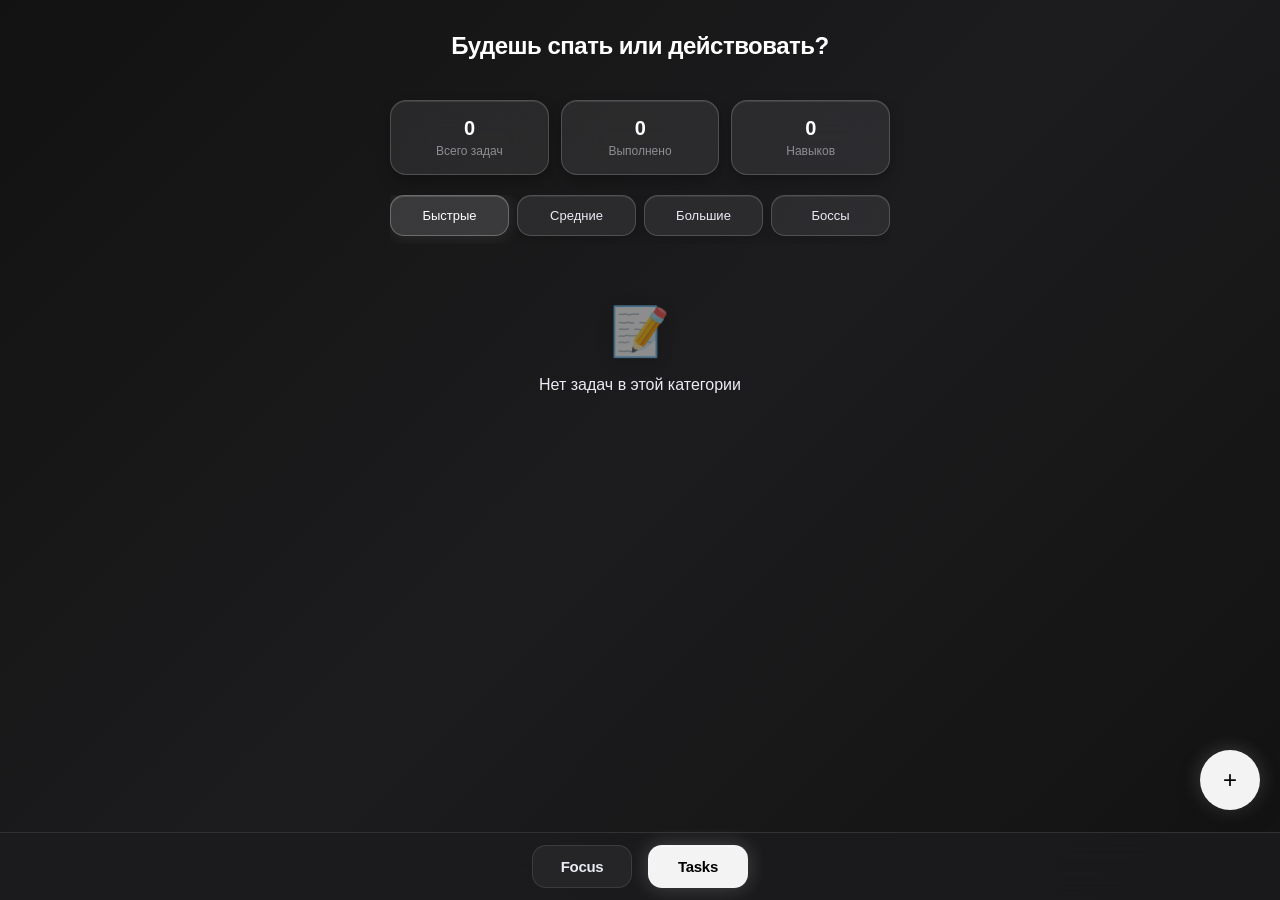
==== commit 85c7a0ec: "Rename deepseek_html_20251114_8cac82.html to index.html" ====
--- a/index.html
+++ b/index.html
@@ -7,18 +7,23 @@
     <script src="https://telegram.org/js/telegram-web-app.js"></script>
     <style>
         :root {
-            --primary: #6366F1;
-            --primary-light: #8B5CF6;
-            --secondary: #06D6A0;
-            --danger: #EF476F;
-            --warning: #FFD166;
-            --dark: #1E1E2E;
-            --light: #F8FAFC;
+            --primary: #ffffff;
+            --primary-light: #f5f5f7;
+            --secondary: #ebebf0;
+            --accent: #007aff;
+            --danger: #ff453a;
+            --warning: #ff9f0a;
+            --success: #30d158;
+            --dark: #000000;
+            --darker: #1c1c1e;
+            --darkest: #121212;
             --glass: rgba(255, 255, 255, 0.08);
-            --glass-border: rgba(255, 255, 255, 0.12);
-            --text-primary: #F1F5F9;
-            --text-secondary: #94A3B8;
-            --text-dim: #64748B;
+            --glass-light: rgba(255, 255, 255, 0.12);
+            --glass-dark: rgba(0, 0, 0, 0.3);
+            --glass-border: rgba(255, 255, 255, 0.18);
+            --text-primary: #ffffff;
+            --text-secondary: #ebebf5;
+            --text-dim: #8e8e93;
         }
 
         * {
@@ -39,20 +44,20 @@
         }
 
         body {
-            background: linear-gradient(135deg, #0F0F23 0%, #1A1A2E 50%, #16213E 100%);
+            background: linear-gradient(135deg, var(--darkest) 0%, var(--darker) 50%, var(--darkest) 100%);
             color: var(--text-primary);
             min-height: 100vh;
             padding: 16px;
-            padding-bottom: 90px;
+            padding-bottom: 120px;
             position: relative;
             overflow-x: hidden;
         }
 
-        /* Оптимизированные снежинки для iOS */
+        /* Снежинки */
         .snowflake {
             position: fixed;
             top: -10px;
-            color: rgba(255, 255, 255, 0.3);
+            color: rgba(255, 255, 255, 0.15);
             font-size: 8px;
             animation-name: snowfall;
             animation-timing-function: linear;
@@ -86,77 +91,61 @@
             display: flex;
             justify-content: space-between;
             align-items: center;
+            margin-bottom: 24px;
+            padding: 16px 0;
+        }
+
+        .app-title {
+            font-size: 24px;
+            font-weight: 700;
+            color: var(--text-primary);
+            text-align: center;
+            width: 100%;
+            letter-spacing: -0.5px;
+        }
+
+        .stats {
+            display: flex;
+            gap: 12px;
             margin-bottom: 20px;
-            padding: 12px 0;
-        }
-
-        .app-title {
-            font-size: 22px;
-            font-weight: 700;
-            background: linear-gradient(90deg, 
-                #8B5CF6, #6366F1, #8B5CF6);
-            background-size: 200% 100%;
-            -webkit-background-clip: text;
-            -webkit-text-fill-color: transparent;
-            animation-name: liquidGradient;
-            animation-duration: 6s;
-            animation-timing-function: ease-in-out;
-            animation-iteration-count: infinite;
-            position: relative;
-        }
-
-        @keyframes liquidGradient {
-            0% {
-                background-position: 0% 50%;
-            }
-            50% {
-                background-position: 100% 50%;
-            }
-            100% {
-                background-position: 0% 50%;
-            }
-        }
-
-        .stats {
-            display: flex;
-            gap: 10px;
-            margin-bottom: 16px;
         }
 
         .stat-item {
             flex: 1;
             background: var(--glass);
-            backdrop-filter: blur(15px) saturate(180%);
+            backdrop-filter: blur(20px) saturate(180%);
             border: 1px solid var(--glass-border);
-            border-radius: 14px;
-            padding: 10px;
+            border-radius: 16px;
+            padding: 16px 12px;
             text-align: center;
             box-shadow: 
-                0 4px 6px -1px rgba(0, 0, 0, 0.2),
-                0 2px 4px -1px rgba(0, 0, 0, 0.06),
+                0 8px 16px rgba(0, 0, 0, 0.2),
+                0 2px 8px rgba(0, 0, 0, 0.1),
                 inset 0 1px 0 rgba(255, 255, 255, 0.1);
             -webkit-transform: translateZ(0);
             transform: translateZ(0);
         }
 
         .stat-value {
-            font-size: 18px;
+            font-size: 20px;
             font-weight: 700;
-            margin-bottom: 2px;
-            text-shadow: 0 1px 2px rgba(0, 0, 0, 0.2);
+            margin-bottom: 4px;
+            color: var(--text-primary);
+            letter-spacing: -0.5px;
         }
 
         .stat-label {
-            font-size: 11px;
-            color: var(--text-secondary);
+            font-size: 12px;
+            color: var(--text-dim);
+            font-weight: 500;
         }
 
         .category-tabs {
             display: flex;
-            gap: 6px;
-            margin-bottom: 16px;
+            gap: 8px;
+            margin-bottom: 20px;
             overflow-x: auto;
-            padding-bottom: 6px;
+            padding-bottom: 8px;
             justify-content: space-between;
             scrollbar-width: none;
             -webkit-overflow-scrolling: touch;
@@ -169,21 +158,23 @@
         .category-tab {
             flex: 1;
             min-width: 0;
-            padding: 10px 8px;
+            padding: 12px 8px;
             background: var(--glass);
-            backdrop-filter: blur(15px) saturate(180%);
+            backdrop-filter: blur(20px) saturate(180%);
             border: 1px solid var(--glass-border);
-            border-radius: 12px;
-            font-size: 12px;
+            border-radius: 14px;
+            font-size: 13px;
+            font-weight: 500;
             white-space: nowrap;
             cursor: pointer;
-            transition: all 0.2s ease;
+            transition: all 0.3s cubic-bezier(0.4, 0, 0.2, 1);
             text-align: center;
             overflow: hidden;
             text-overflow: ellipsis;
-            box-shadow: 
-                0 2px 4px rgba(0, 0, 0, 0.1),
-                inset 0 1px 0 rgba(255, 255, 255, 0.05);
+            color: var(--text-secondary);
+            box-shadow: 
+                0 4px 12px rgba(0, 0, 0, 0.15),
+                inset 0 1px 0 rgba(255, 255, 255, 0.08);
             position: relative;
             -webkit-transform: translateZ(0);
             transform: translateZ(0);
@@ -195,14 +186,15 @@
         }
 
         .category-tab.active {
-            background: rgba(99, 102, 241, 0.15);
-            border-color: rgba(99, 102, 241, 0.3);
-            box-shadow: 
-                0 0 3px rgba(99, 102, 241, 0.15),
-                inset 0 1px 0 rgba(255, 255, 255, 0.1);
-        }
-
-        /* Оптимизированные анимации для iOS */
+            background: rgba(255, 255, 255, 0.15);
+            border-color: rgba(255, 255, 255, 0.25);
+            color: var(--text-primary);
+            box-shadow: 
+                0 0 20px rgba(255, 255, 255, 0.1),
+                inset 0 1px 0 rgba(255, 255, 255, 0.15);
+        }
+
+        /* Liquid эффекты */
         .category-tab::before {
             content: '';
             position: absolute;
@@ -213,10 +205,10 @@
             background: linear-gradient(
                 90deg,
                 transparent,
-                rgba(255, 255, 255, 0.2),
+                rgba(255, 255, 255, 0.1),
                 transparent
             );
-            transition: left 0.5s ease;
+            transition: left 0.6s ease;
             will-change: left;
         }
 
@@ -225,34 +217,34 @@
         }
 
         .category-tab:active {
-            transform: scale(0.98);
+            transform: scale(0.96);
             backdrop-filter: blur(25px) saturate(200%);
             box-shadow: 
-                0 0 8px rgba(139, 92, 246, 0.2),
-                inset 0 1px 0 rgba(255, 255, 255, 0.15),
-                inset 0 0 8px rgba(255, 255, 255, 0.05);
-            transition: all 0.1s ease;
-            -webkit-transform: scale(0.98) translateZ(0);
-            transform: scale(0.98) translateZ(0);
+                0 0 25px rgba(255, 255, 255, 0.15),
+                inset 0 1px 0 rgba(255, 255, 255, 0.2),
+                inset 0 0 12px rgba(255, 255, 255, 0.1);
+            transition: all 0.15s ease;
+            -webkit-transform: scale(0.96) translateZ(0);
+            transform: scale(0.96) translateZ(0);
         }
 
         .tasks-container {
-            margin-bottom: 20px;
+            margin-bottom: 24px;
         }
 
         .task-item {
             background: var(--glass);
-            backdrop-filter: blur(15px) saturate(180%);
+            backdrop-filter: blur(20px) saturate(180%);
             border: 1px solid var(--glass-border);
-            border-radius: 14px;
-            padding: 14px;
-            margin-bottom: 10px;
-            transition: all 0.2s ease;
+            border-radius: 18px;
+            padding: 18px;
+            margin-bottom: 12px;
+            transition: all 0.3s cubic-bezier(0.4, 0, 0.2, 1);
             position: relative;
             overflow: hidden;
             box-shadow: 
-                0 4px 6px -1px rgba(0, 0, 0, 0.2),
-                0 2px 4px -1px rgba(0, 0, 0, 0.06),
+                0 8px 16px rgba(0, 0, 0, 0.2),
+                0 2px 8px rgba(0, 0, 0, 0.1),
                 inset 0 1px 0 rgba(255, 255, 255, 0.1);
             -webkit-transform: translateZ(0);
             transform: translateZ(0);
@@ -265,28 +257,28 @@
             left: 0;
             width: 4px;
             height: 100%;
-            background: var(--primary);
-            box-shadow: 0 0 10px rgba(99, 102, 241, 0.5);
+            background: var(--accent);
+            box-shadow: 0 0 15px rgba(0, 122, 255, 0.4);
         }
 
         .task-item.quick::before {
-            background: var(--secondary);
-            box-shadow: 0 0 10px rgba(6, 214, 160, 0.5);
+            background: var(--success);
+            box-shadow: 0 0 15px rgba(48, 209, 88, 0.4);
         }
 
         .task-item.medium::before {
             background: var(--warning);
-            box-shadow: 0 0 10px rgba(255, 209, 102, 0.5);
+            box-shadow: 0 0 15px rgba(255, 159, 10, 0.4);
         }
 
         .task-item.large::before {
-            background: var(--primary);
-            box-shadow: 0 0 10px rgba(99, 102, 241, 0.5);
+            background: var(--accent);
+            box-shadow: 0 0 15px rgba(0, 122, 255, 0.4);
         }
 
         .task-item.boss::before {
             background: var(--danger);
-            box-shadow: 0 0 10px rgba(239, 71, 111, 0.5);
+            box-shadow: 0 0 15px rgba(255, 69, 58, 0.4);
         }
 
         .task-item.completed {
@@ -305,41 +297,46 @@
             display: flex;
             justify-content: space-between;
             align-items: flex-start;
-            margin-bottom: 8px;
+            margin-bottom: 10px;
         }
 
         .task-title {
-            font-size: 15px;
+            font-size: 16px;
             font-weight: 600;
             flex: 1;
-            transition: all 0.2s ease;
+            transition: all 0.3s ease;
             line-height: 1.4;
-            text-shadow: 0 1px 2px rgba(0, 0, 0, 0.2);
+            color: var(--text-primary);
+            letter-spacing: -0.3px;
         }
 
         .task-category {
-            font-size: 10px;
-            padding: 3px 6px;
+            font-size: 11px;
+            padding: 4px 8px;
+            border-radius: 12px;
+            background: rgba(255, 255, 255, 0.1);
+            margin-left: 8px;
+            white-space: nowrap;
+            color: var(--text-secondary);
+            font-weight: 500;
+        }
+
+        .task-skills {
+            display: flex;
+            flex-wrap: wrap;
+            gap: 6px;
+            margin-bottom: 12px;
+        }
+
+        .skill-tag {
+            font-size: 11px;
+            padding: 4px 8px;
             border-radius: 10px;
             background: rgba(255, 255, 255, 0.1);
-            margin-left: 6px;
-            white-space: nowrap;
-        }
-
-        .task-skills {
-            display: flex;
-            flex-wrap: wrap;
-            gap: 4px;
-            margin-bottom: 10px;
-        }
-
-        .skill-tag {
-            font-size: 10px;
-            padding: 3px 6px;
-            border-radius: 8px;
-            background: rgba(99, 102, 241, 0.2);
-            border: 1px solid rgba(99, 102, 241, 0.3);
-            backdrop-filter: blur(5px);
+            border: 1px solid rgba(255, 255, 255, 0.15);
+            backdrop-filter: blur(10px);
+            color: var(--text-secondary);
+            font-weight: 500;
         }
 
         .task-actions {
@@ -349,31 +346,32 @@
         }
 
         .complete-btn {
-            background: var(--secondary);
+            background: var(--success);
             color: var(--dark);
             border: none;
-            border-radius: 10px;
-            padding: 8px 16px;
-            font-size: 13px;
+            border-radius: 12px;
+            padding: 10px 18px;
+            font-size: 14px;
             font-weight: 600;
             cursor: pointer;
-            transition: all 0.2s ease;
+            transition: all 0.3s cubic-bezier(0.4, 0, 0.2, 1);
             flex-shrink: 0;
             box-shadow: 
-                0 2px 4px rgba(0, 0, 0, 0.1),
-                inset 0 1px 0 rgba(255, 255, 255, 0.2);
+                0 4px 12px rgba(48, 209, 88, 0.3),
+                inset 0 1px 0 rgba(255, 255, 255, 0.3);
             -webkit-transform: translateZ(0);
             transform: translateZ(0);
             -webkit-touch-callout: none;
+            letter-spacing: -0.3px;
         }
 
         .complete-btn:hover {
-            transform: translateY(-1px);
-            -webkit-transform: translateY(-1px) translateZ(0);
-            transform: translateY(-1px) translateZ(0);
-            box-shadow: 
-                0 4px 8px rgba(6, 214, 160, 0.3),
-                inset 0 1px 0 rgba(255, 255, 255, 0.2);
+            transform: translateY(-2px);
+            -webkit-transform: translateY(-2px) translateZ(0);
+            transform: translateY(-2px) translateZ(0);
+            box-shadow: 
+                0 6px 20px rgba(48, 209, 88, 0.4),
+                inset 0 1px 0 rgba(255, 255, 255, 0.4);
         }
 
         .complete-btn.completed {
@@ -385,46 +383,46 @@
             transform: scale(0.95);
             -webkit-transform: scale(0.95) translateZ(0);
             transform: scale(0.95) translateZ(0);
-            backdrop-filter: blur(20px) saturate(180%);
-            box-shadow: 
-                0 0 20px rgba(6, 214, 160, 0.3),
-                inset 0 1px 0 rgba(255, 255, 255, 0.2),
-                inset 0 0 10px rgba(255, 255, 255, 0.1);
-            transition: all 0.1s ease;
+            backdrop-filter: blur(25px) saturate(200%);
+            box-shadow: 
+                0 0 25px rgba(48, 209, 88, 0.4),
+                inset 0 1px 0 rgba(255, 255, 255, 0.4),
+                inset 0 0 15px rgba(255, 255, 255, 0.2);
+            transition: all 0.15s ease;
         }
 
         .skill-points {
-            font-size: 12px;
+            font-size: 13px;
             color: var(--text-secondary);
             flex-shrink: 0;
-            text-shadow: 0 1px 2px rgba(0, 0, 0, 0.2);
+            font-weight: 500;
         }
 
         .task-controls {
             display: flex;
-            gap: 6px;
+            gap: 8px;
             align-items: center;
         }
 
         .delete-btn {
             position: absolute;
-            top: 10px;
-            right: 10px;
+            top: 12px;
+            right: 12px;
             background: transparent;
             color: var(--text-dim);
             border: none;
-            border-radius: 8px;
+            border-radius: 10px;
             padding: 6px;
-            font-size: 14px;
+            font-size: 16px;
             cursor: pointer;
-            transition: all 0.2s ease;
+            transition: all 0.3s ease;
             opacity: 0;
-            width: 24px;
-            height: 24px;
+            width: 28px;
+            height: 28px;
             display: flex;
             align-items: center;
             justify-content: center;
-            backdrop-filter: blur(5px);
+            backdrop-filter: blur(10px);
             -webkit-transform: translateZ(0);
             transform: translateZ(0);
         }
@@ -440,42 +438,42 @@
             -webkit-transform: scale(1.1) translateZ(0);
             transform: scale(1.1) translateZ(0);
             opacity: 1;
-            box-shadow: 0 0 10px rgba(239, 71, 111, 0.5);
+            box-shadow: 0 0 15px rgba(255, 69, 58, 0.4);
         }
 
         .delete-btn:active {
             transform: scale(0.9);
             -webkit-transform: scale(0.9) translateZ(0);
             transform: scale(0.9) translateZ(0);
-            backdrop-filter: blur(15px) saturate(200%);
-            box-shadow: 
-                0 0 15px rgba(239, 71, 111, 0.4),
-                inset 0 1px 0 rgba(255, 255, 255, 0.1),
-                inset 0 0 8px rgba(255, 255, 255, 0.05);
-            transition: all 0.1s ease;
+            backdrop-filter: blur(20px) saturate(200%);
+            box-shadow: 
+                0 0 20px rgba(255, 69, 58, 0.4),
+                inset 0 1px 0 rgba(255, 255, 255, 0.15),
+                inset 0 0 12px rgba(255, 255, 255, 0.1);
+            transition: all 0.15s ease;
         }
 
         .add-btn {
             position: fixed;
-            bottom: 20px;
+            bottom: 90px;
             right: 20px;
-            width: 56px;
-            height: 56px;
-            background: linear-gradient(135deg, var(--primary), var(--primary-light));
+            width: 60px;
+            height: 60px;
+            background: rgba(255, 255, 255, 0.95);
             border: none;
             border-radius: 50%;
             display: flex;
             align-items: center;
             justify-content: center;
-            font-size: 22px;
-            color: white;
+            font-size: 24px;
+            color: #000000;
             cursor: pointer;
             box-shadow: 
-                0 6px 20px rgba(99, 102, 241, 0.4),
-                0 0 15px rgba(99, 102, 241, 0.3);
-            transition: all 0.3s ease;
+                0 8px 25px rgba(0, 0, 0, 0.3),
+                0 0 20px rgba(255, 255, 255, 0.2);
+            transition: all 0.3s cubic-bezier(0.4, 0, 0.2, 1);
             z-index: 100;
-            backdrop-filter: blur(10px);
+            backdrop-filter: blur(20px);
             -webkit-transform: translateZ(0);
             transform: translateZ(0);
             will-change: transform;
@@ -483,24 +481,24 @@
         }
 
         .add-btn:hover {
-            transform: scale(1.08);
-            -webkit-transform: scale(1.08) translateZ(0);
-            transform: scale(1.08) translateZ(0);
-            box-shadow: 
-                0 8px 24px rgba(99, 102, 241, 0.5),
-                0 0 20px rgba(99, 102, 241, 0.4);
+            transform: scale(1.1);
+            -webkit-transform: scale(1.1) translateZ(0);
+            transform: scale(1.1) translateZ(0);
+            box-shadow: 
+                0 12px 30px rgba(0, 0, 0, 0.4),
+                0 0 25px rgba(255, 255, 255, 0.3);
         }
 
         .add-btn:active {
-            transform: scale(0.92);
-            -webkit-transform: scale(0.92) translateZ(0);
-            transform: scale(0.92) translateZ(0);
-            backdrop-filter: blur(30px) saturate(220%);
-            box-shadow: 
-                0 0 30px rgba(99, 102, 241, 0.5),
-                inset 0 1px 0 rgba(255, 255, 255, 0.25),
-                inset 0 0 20px rgba(255, 255, 255, 0.15);
-            transition: all 0.1s ease;
+            transform: scale(0.9);
+            -webkit-transform: scale(0.9) translateZ(0);
+            transform: scale(0.9) translateZ(0);
+            backdrop-filter: blur(30px) saturate(200%);
+            box-shadow: 
+                0 0 35px rgba(255, 255, 255, 0.3),
+                inset 0 1px 0 rgba(255, 255, 255, 0.5),
+                inset 0 0 25px rgba(255, 255, 255, 0.3);
+            transition: all 0.15s ease;
         }
 
         .modal {
@@ -509,8 +507,8 @@
             left: 0;
             width: 100%;
             height: 100%;
-            background: rgba(0, 0, 0, 0.7);
-            backdrop-filter: blur(5px);
+            background: rgba(0, 0, 0, 0.8);
+            backdrop-filter: blur(10px);
             display: flex;
             align-items: center;
             justify-content: center;
@@ -528,20 +526,20 @@
         }
 
         .modal-content {
-            background: linear-gradient(135deg, #1E1E2E 0%, #25253A 100%);
-            border-radius: 18px;
-            padding: 20px;
+            background: linear-gradient(135deg, var(--darker) 0%, var(--darkest) 100%);
+            border-radius: 20px;
+            padding: 24px;
             width: 100%;
             max-width: 400px;
             border: 1px solid var(--glass-border);
             box-shadow: 
-                0 20px 40px rgba(0, 0, 0, 0.3),
-                0 0 30px rgba(99, 102, 241, 0.2);
+                0 25px 50px rgba(0, 0, 0, 0.4),
+                0 0 40px rgba(255, 255, 255, 0.1);
             transform: translate3d(0, 20px, 0);
             transition: transform 0.3s ease;
             max-height: 85vh;
             overflow-y: auto;
-            backdrop-filter: blur(20px) saturate(180%);
+            backdrop-filter: blur(30px) saturate(180%);
             will-change: transform;
             -webkit-overflow-scrolling: touch;
         }
@@ -554,59 +552,74 @@
             display: flex;
             justify-content: space-between;
             align-items: center;
-            margin-bottom: 16px;
+            margin-bottom: 20px;
         }
 
         .modal-title {
-            font-size: 18px;
+            font-size: 20px;
             font-weight: 700;
-            text-shadow: 0 1px 2px rgba(0, 0, 0, 0.2);
+            color: var(--text-primary);
+            letter-spacing: -0.5px;
         }
 
         .close-btn {
             background: none;
             border: none;
             color: var(--text-secondary);
-            font-size: 18px;
+            font-size: 20px;
             cursor: pointer;
-            backdrop-filter: blur(5px);
+            backdrop-filter: blur(10px);
             -webkit-transform: translateZ(0);
             transform: translateZ(0);
+            width: 32px;
+            height: 32px;
+            display: flex;
+            align-items: center;
+            justify-content: center;
+            border-radius: 10px;
         }
 
         .form-group {
-            margin-bottom: 14px;
+            margin-bottom: 18px;
             position: relative;
         }
 
         .form-label {
             display: block;
-            margin-bottom: 6px;
-            font-size: 13px;
+            margin-bottom: 8px;
+            font-size: 14px;
             color: var(--text-secondary);
-            text-shadow: 0 1px 2px rgba(0, 0, 0, 0.2);
+            font-weight: 500;
         }
 
         .form-input, .form-select {
             width: 100%;
-            padding: 10px 14px;
+            padding: 14px 16px;
             background: var(--glass);
             border: 1px solid var(--glass-border);
-            border-radius: 10px;
+            border-radius: 14px;
             color: var(--text-primary);
-            font-size: 15px;
-            backdrop-filter: blur(10px);
-            box-shadow: 
-                inset 0 1px 3px rgba(0, 0, 0, 0.2),
-                0 1px 0 rgba(255, 255, 255, 0.05);
+            font-size: 16px;
+            backdrop-filter: blur(15px);
+            box-shadow: 
+                inset 0 2px 6px rgba(0, 0, 0, 0.2),
+                0 1px 0 rgba(255, 255, 255, 0.08);
             -webkit-appearance: none;
             -webkit-transform: translateZ(0);
             transform: translateZ(0);
+            transition: all 0.3s ease;
+        }
+
+        .form-input:focus {
+            border-color: rgba(255, 255, 255, 0.3);
+            box-shadow: 
+                inset 0 2px 8px rgba(0, 0, 0, 0.3),
+                0 0 0 2px rgba(255, 255, 255, 0.1);
         }
 
         .skills-input-container {
             display: flex;
-            gap: 6px;
+            gap: 8px;
             position: relative;
         }
 
@@ -615,91 +628,100 @@
         }
 
         .add-skill-btn {
-            background: var(--primary);
+            background: rgba(255, 255, 255, 0.9);
             border: none;
-            border-radius: 10px;
-            padding: 0 14px;
-            color: white;
+            border-radius: 12px;
+            padding: 0 16px;
+            color: #000000;
             cursor: pointer;
-            backdrop-filter: blur(5px);
-            box-shadow: 
-                0 2px 4px rgba(0, 0, 0, 0.1),
-                inset 0 1px 0 rgba(255, 255, 255, 0.1);
+            backdrop-filter: blur(10px);
+            box-shadow: 
+                0 4px 12px rgba(0, 0, 0, 0.2),
+                inset 0 1px 0 rgba(255, 255, 255, 0.3);
             -webkit-transform: translateZ(0);
             transform: translateZ(0);
             -webkit-touch-callout: none;
+            font-weight: 600;
         }
 
         .add-skill-btn:active {
             transform: scale(0.94);
             -webkit-transform: scale(0.94) translateZ(0);
             transform: scale(0.94) translateZ(0);
-            backdrop-filter: blur(18px) saturate(180%);
-            box-shadow: 
-                0 0 12px rgba(99, 102, 241, 0.3),
-                inset 0 1px 0 rgba(255, 255, 255, 0.15),
-                inset 0 0 6px rgba(255, 255, 255, 0.08);
-            transition: all 0.1s ease;
+            backdrop-filter: blur(20px) saturate(180%);
+            box-shadow: 
+                0 0 15px rgba(255, 255, 255, 0.2),
+                inset 0 1px 0 rgba(255, 255, 255, 0.4),
+                inset 0 0 8px rgba(255, 255, 255, 0.2);
+            transition: all 0.15s ease;
         }
 
         .selected-skills {
             display: flex;
             flex-wrap: wrap;
+            gap: 8px;
+            margin-top: 12px;
+        }
+
+        .selected-skill {
+            display: flex;
+            align-items: center;
             gap: 6px;
-            margin-top: 10px;
-        }
-
-        .selected-skill {
-            display: flex;
-            align-items: center;
-            gap: 4px;
-            background: rgba(99, 102, 241, 0.2);
-            border: 1px solid rgba(99, 102, 241, 0.3);
-            border-radius: 10px;
-            padding: 5px 8px;
-            font-size: 12px;
-            backdrop-filter: blur(5px);
+            background: rgba(255, 255, 255, 0.1);
+            border: 1px solid rgba(255, 255, 255, 0.2);
+            border-radius: 12px;
+            padding: 6px 10px;
+            font-size: 13px;
+            backdrop-filter: blur(10px);
+            color: var(--text-secondary);
+            font-weight: 500;
         }
 
         .remove-skill {
             background: none;
             border: none;
-            color: var(--text-secondary);
+            color: var(--text-dim);
             cursor: pointer;
-            font-size: 14px;
+            font-size: 16px;
             -webkit-transform: translateZ(0);
             transform: translateZ(0);
+            width: 18px;
+            height: 18px;
+            display: flex;
+            align-items: center;
+            justify-content: center;
         }
 
         .submit-btn {
             width: 100%;
-            background: linear-gradient(135deg, var(--primary), var(--primary-light));
+            background: rgba(255, 255, 255, 0.95);
             border: none;
-            border-radius: 10px;
-            padding: 12px;
-            color: white;
-            font-size: 15px;
+            border-radius: 14px;
+            padding: 16px;
+            color: #000000;
+            font-size: 16px;
             font-weight: 600;
             cursor: pointer;
-            margin-top: 14px;
-            transition: all 0.2s ease;
-            box-shadow: 
-                0 4px 6px rgba(0, 0, 0, 0.1),
-                inset 0 1px 0 rgba(255, 255, 255, 0.2);
-            backdrop-filter: blur(10px);
+            margin-top: 18px;
+            transition: all 0.3s cubic-bezier(0.4, 0, 0.2, 1);
+            box-shadow: 
+                0 6px 20px rgba(0, 0, 0, 0.3),
+                inset 0 1px 0 rgba(255, 255, 255, 0.4);
+            backdrop-filter: blur(15px);
             -webkit-transform: translateZ(0);
             transform: translateZ(0);
             will-change: transform;
             -webkit-touch-callout: none;
+            letter-spacing: -0.3px;
         }
 
         .submit-btn:hover {
-            transform: translateY(-1px);
-            -webkit-transform: translateY(-1px) translateZ(0);
-            transform: translateY(-1px) translateZ(0);
-            box-shadow: 
-                0 6px 16px rgba(99, 102, 241, 0.4),
-                inset 0 1px 0 rgba(255, 255, 255, 0.2);
+            transform: translateY(-2px);
+            -webkit-transform: translateY(-2px) translateZ(0);
+            transform: translateY(-2px) translateZ(0);
+            box-shadow: 
+                0 8px 25px rgba(0, 0, 0, 0.4),
+                inset 0 1px 0 rgba(255, 255, 255, 0.4);
         }
 
         .submit-btn:active {
@@ -708,23 +730,23 @@
             transform: scale(0.97) translateZ(0);
             backdrop-filter: blur(25px) saturate(200%);
             box-shadow: 
-                0 0 25px rgba(99, 102, 241, 0.4),
-                inset 0 1px 0 rgba(255, 255, 255, 0.2),
-                inset 0 0 15px rgba(255, 255, 255, 0.1);
-            transition: all 0.1s ease;
+                0 0 30px rgba(255, 255, 255, 0.2),
+                inset 0 1px 0 rgba(255, 255, 255, 0.5),
+                inset 0 0 20px rgba(255, 255, 255, 0.3);
+            transition: all 0.15s ease;
         }
 
         .empty-state {
             text-align: center;
-            padding: 30px 16px;
+            padding: 40px 16px;
             color: var(--text-secondary);
         }
 
         .empty-icon {
-            font-size: 40px;
-            margin-bottom: 12px;
+            font-size: 48px;
+            margin-bottom: 16px;
             opacity: 0.5;
-            filter: drop-shadow(0 2px 4px rgba(0, 0, 0, 0.2));
+            filter: drop-shadow(0 4px 8px rgba(0, 0, 0, 0.3));
         }
 
         .skills-view {
@@ -733,209 +755,170 @@
 
         .skill-item {
             background: var(--glass);
-            backdrop-filter: blur(15px) saturate(180%);
+            backdrop-filter: blur(20px) saturate(180%);
             border: 1px solid var(--glass-border);
-            border-radius: 14px;
-            padding: 14px;
-            margin-bottom: 10px;
+            border-radius: 18px;
+            padding: 18px;
+            margin-bottom: 12px;
             display: flex;
             justify-content: space-between;
             align-items: center;
             box-shadow: 
-                0 4px 6px -1px rgba(0, 0, 0, 0.2),
-                0 2px 4px -1px rgba(0, 0, 0, 0.06),
+                0 8px 16px rgba(0, 0, 0, 0.2),
+                0 2px 8px rgba(0, 0, 0, 0.1),
                 inset 0 1px 0 rgba(255, 255, 255, 0.1);
             -webkit-transform: translateZ(0);
             transform: translateZ(0);
         }
 
         .skill-name {
+            font-size: 16px;
+            font-weight: 600;
+            color: var(--text-primary);
+            letter-spacing: -0.3px;
+        }
+
+        .skill-level {
+            font-size: 14px;
+            color: var(--text-secondary);
+            font-weight: 500;
+        }
+
+        .completed-toggle {
+            text-align: center;
+            margin-top: 16px;
+            padding: 12px;
+        }
+
+        .show-completed-link {
+            color: var(--text-dim);
+            font-size: 13px;
+            text-decoration: none;
+            transition: all 0.3s ease;
+            opacity: 0.8;
+            font-weight: 500;
+        }
+
+        .show-completed-link:hover {
+            color: var(--text-secondary);
+            opacity: 1;
+        }
+
+        .task-item.compact {
+            padding: 14px 18px;
+            margin-bottom: 8px;
+        }
+
+        .task-item.compact .task-header {
+            margin-bottom: 6px;
+        }
+
+        .task-item.compact .task-title {
+            font-size: 15px;
+        }
+
+        .task-item.compact .task-skills {
+            margin-bottom: 8px;
+        }
+
+        .task-item.compact .task-actions {
+            justify-content: space-between;
+        }
+
+        .task-item.compact .complete-btn {
+            padding: 8px 14px;
+            font-size: 13px;
+        }
+
+        /* ОБНОВЛЕННАЯ НАВИГАЦИОННАЯ ПАНЕЛЬ - ЦЕНТРИРОВАННАЯ */
+        .bottom-nav {
+            position: fixed;
+            bottom: 0;
+            left: 0;
+            right: 0;
+            background: rgba(28, 28, 30, 0.8);
+            backdrop-filter: blur(30px) saturate(180%);
+            border-top: 1px solid rgba(255, 255, 255, 0.1);
+            display: flex;
+            justify-content: center;
+            align-items: center;
+            padding: 12px 20px;
+            z-index: 90;
+            padding-bottom: calc(12px + env(safe-area-inset-bottom));
+            gap: 16px;
+        }
+
+        .nav-item {
+            padding: 12px 24px;
+            border-radius: 14px;
             font-size: 15px;
             font-weight: 600;
-            text-shadow: 0 1px 2px rgba(0, 0, 0, 0.2);
-        }
-
-        .skill-level {
-            font-size: 13px;
+            cursor: pointer;
+            transition: all 0.3s cubic-bezier(0.4, 0, 0.2, 1);
             color: var(--text-secondary);
-        }
-
-        .view-toggle {
-            display: flex;
-            background: var(--glass);
-            backdrop-filter: blur(15px) saturate(180%);
-            border: 1px solid var(--glass-border);
-            border-radius: 10px;
-            padding: 3px;
-            margin-bottom: 16px;
-            box-shadow: 
-                0 2px 4px rgba(0, 0, 0, 0.1),
-                inset 0 1px 0 rgba(255, 255, 255, 0.05);
-            -webkit-transform: translateZ(0);
-            transform: translateZ(0);
-        }
-
-        .toggle-option {
-            flex: 1;
-            text-align: center;
-            padding: 8px;
-            border-radius: 8px;
-            cursor: pointer;
-            font-size: 13px;
-            transition: all 0.2s ease;
             -webkit-transform: translateZ(0);
             transform: translateZ(0);
             -webkit-touch-callout: none;
-        }
-
-        .toggle-option.active {
-            background: rgba(99, 102, 241, 0.15);
-            box-shadow: 
-                0 0 3px rgba(99, 102, 241, 0.15),
-                inset 0 1px 0 rgba(255, 255, 255, 0.1);
-        }
-
-        .toggle-option:active {
-            transform: scale(0.96);
-            -webkit-transform: scale(0.96) translateZ(0);
-            transform: scale(0.96) translateZ(0);
-            backdrop-filter: blur(20px) saturate(190%);
-            box-shadow: 
-                0 0 8px rgba(99, 102, 241, 0.2),
-                inset 0 1px 0 rgba(255, 255, 255, 0.15),
-                inset 0 0 8px rgba(255, 255, 255, 0.08);
-            transition: all 0.1s ease;
-        }
-
-        .skills-suggestions {
+            background: rgba(255, 255, 255, 0.05);
+            border: 1px solid rgba(255, 255, 255, 0.1);
+            min-width: 100px;
+            text-align: center;
+            letter-spacing: -0.3px;
+        }
+
+        .nav-item.active {
+            background: rgba(255, 255, 255, 0.95);
+            color: #000000;
+            box-shadow: 
+                0 0 20px rgba(255, 255, 255, 0.2),
+                inset 0 1px 0 rgba(255, 255, 255, 0.4);
+        }
+
+        .nav-item:active {
+            transform: scale(0.95);
+            -webkit-transform: scale(0.95) translateZ(0);
+            transform: scale(0.95) translateZ(0);
+            backdrop-filter: blur(30px) saturate(200%);
+            box-shadow: 
+                0 0 20px rgba(255, 255, 255, 0.2),
+                inset 0 1px 0 rgba(255, 255, 255, 0.5),
+                inset 0 0 12px rgba(255, 255, 255, 0.3);
+            transition: all 0.15s ease;
+        }
+
+        /* Вкладка Focus */
+        .focus-view {
             display: none;
-            position: absolute;
-            top: 100%;
-            left: 0;
-            right: 0;
-            background: var(--dark);
-            border: 1px solid var(--glass-border);
-            border-radius: 10px;
-            max-height: 130px;
-            overflow-y: auto;
-            z-index: 10;
-            margin-top: 4px;
-            backdrop-filter: blur(20px) saturate(180%);
-            box-shadow: 
-                0 10px 15px -3px rgba(0, 0, 0, 0.3),
-                0 4px 6px -2px rgba(0, 0, 0, 0.1);
-            -webkit-overflow-scrolling: touch;
-        }
-
-        .skill-suggestion {
-            padding: 8px 10px;
-            cursor: pointer;
-            border-bottom: 1px solid var(--glass-border);
-            transition: background 0.2s ease;
-            font-size: 13px;
-            -webkit-transform: translateZ(0);
-            transform: translateZ(0);
-        }
-
-        .skill-suggestion:hover, .skill-suggestion.highlight {
-            background: var(--primary);
-        }
-
-        .skill-suggestion:last-child {
-            border-bottom: none;
-        }
-
-        .recent-skills {
-            display: flex;
-            flex-wrap: wrap;
-            gap: 6px;
-            margin-bottom: 10px;
-        }
-
-        .recent-skill {
-            display: flex;
-            align-items: center;
-            gap: 4px;
-            background: rgba(6, 214, 160, 0.1);
-            border: 1px solid rgba(6, 214, 160, 0.3);
-            border-radius: 10px;
-            padding: 5px 8px;
-            font-size: 11px;
-            cursor: pointer;
-            transition: all 0.2s ease;
-            backdrop-filter: blur(5px);
-            -webkit-transform: translateZ(0);
-            transform: translateZ(0);
-        }
-
-        .recent-skill:hover {
-            background: rgba(6, 214, 160, 0.2);
-            transform: translateY(-1px);
-            -webkit-transform: translateY(-1px) translateZ(0);
-            transform: translateY(-1px) translateZ(0);
-            box-shadow: 0 2px 5px rgba(6, 214, 160, 0.2);
-        }
-
-        .remove-recent-skill {
-            background: none;
-            border: none;
+        }
+
+        .focus-content {
+            text-align: center;
+            padding: 80px 20px;
             color: var(--text-secondary);
-            cursor: pointer;
-            font-size: 12px;
-            padding: 0;
-            width: 14px;
-            height: 14px;
-            display: flex;
-            align-items: center;
-            justify-content: center;
-            -webkit-transform: translateZ(0);
-            transform: translateZ(0);
-        }
-
-        .completed-toggle {
-            text-align: center;
-            margin-top: 12px;
-            padding: 8px;
-        }
-
-        .show-completed-link {
-            color: var(--text-dim);
-            font-size: 12px;
-            text-decoration: none;
-            transition: all 0.2s ease;
-            opacity: 0.7;
-            text-shadow: 0 1px 2px rgba(0, 0, 0, 0.2);
-        }
-
-        .show-completed-link:hover {
-            color: var(--text-secondary);
-            opacity: 1;
-        }
-
-        .task-item.compact {
-            padding: 10px 14px;
-            margin-bottom: 6px;
-        }
-
-        .task-item.compact .task-header {
-            margin-bottom: 4px;
-        }
-
-        .task-item.compact .task-title {
-            font-size: 14px;
-        }
-
-        .task-item.compact .task-skills {
-            margin-bottom: 6px;
-        }
-
-        .task-item.compact .task-actions {
-            justify-content: space-between;
-        }
-
-        .task-item.compact .complete-btn {
-            padding: 6px 12px;
-            font-size: 12px;
+        }
+
+        .focus-icon {
+            font-size: 80px;
+            margin-bottom: 24px;
+            opacity: 0.5;
+            filter: drop-shadow(0 6px 15px rgba(0, 0, 0, 0.4));
+        }
+
+        .focus-title {
+            font-size: 28px;
+            font-weight: 700;
+            margin-bottom: 16px;
+            color: var(--text-primary);
+            letter-spacing: -0.5px;
+        }
+
+        .focus-subtitle {
+            font-size: 16px;
+            line-height: 1.6;
+            opacity: 0.8;
+            max-width: 300px;
+            margin: 0 auto;
+            font-weight: 500;
         }
 
         /* Оптимизация производительности для iOS */
@@ -949,6 +932,16 @@
                 backface-visibility: hidden;
                 -webkit-perspective: 1000;
                 perspective: 1000;
+            }
+
+            .bottom-nav {
+                padding-bottom: calc(12px + env(safe-area-inset-bottom));
+            }
+            
+            .nav-item {
+                padding: 12px 20px;
+                min-width: 90px;
+                font-size: 14px;
             }
         }
 
@@ -970,16 +963,12 @@
     <!-- Снежинки будут добавлены через JavaScript -->
     
     <div class="container">
-        <div class="header">
+        <!-- Заголовок и статистика будут скрыты во вкладке Focus -->
+        <div class="header" id="main-header">
             <h1 class="app-title">Будешь спать или действовать?</h1>
         </div>
 
-        <div class="view-toggle">
-            <div class="toggle-option active" data-view="tasks">Задачи</div>
-            <div class="toggle-option" data-view="skills">Навыки</div>
-        </div>
-
-        <div class="stats">
+        <div class="stats" id="main-stats">
             <div class="stat-item">
                 <div class="stat-value" id="total-tasks">0</div>
                 <div class="stat-label">Всего задач</div>
@@ -994,6 +983,7 @@
             </div>
         </div>
 
+        <!-- Вкладка Tasks -->
         <div class="tasks-view">
             <div class="category-tabs">
                 <div class="category-tab active" data-category="quick">Быстрые</div>
@@ -1011,6 +1001,16 @@
             </div>
         </div>
 
+        <!-- Вкладка Focus -->
+        <div class="focus-view">
+            <div class="focus-content">
+                <div class="focus-icon">🎯</div>
+                <h2 class="focus-title">Focus Mode</h2>
+                <p class="focus-subtitle">Режим фокуса появится в следующем обновлении. Сосредоточьтесь на текущих задачах!</p>
+            </div>
+        </div>
+
+        <!-- Вкладка Skills -->
         <div class="skills-view">
             <div class="tasks-container" id="skills-container">
                 <!-- Skills will be loaded here -->
@@ -1018,6 +1018,12 @@
         </div>
 
         <button class="add-btn" id="add-task-btn">+</button>
+    </div>
+
+    <!-- ОБНОВЛЕННАЯ НАВИГАЦИОННАЯ ПАНЕЛЬ - ЦЕНТРИРОВАННАЯ -->
+    <div class="bottom-nav">
+        <div class="nav-item" data-page="focus">Focus</div>
+        <div class="nav-item active" data-page="tasks">Tasks</div>
     </div>
 
     <!-- Add Task Modal -->
@@ -1071,9 +1077,8 @@
         // Оптимизированные снежинки для iOS
         function createSnowflakes() {
             const snowflakeContainer = document.body;
-            const snowflakeCount = 15; // Количество снежинок
-            
-            // Проверка предпочтений пользователя относительно анимации
+            const snowflakeCount = 15;
+            
             const prefersReducedMotion = window.matchMedia('(prefers-reduced-motion: reduce)').matches;
             if (prefersReducedMotion) return;
             
@@ -1082,12 +1087,11 @@
                 snowflake.className = 'snowflake';
                 snowflake.innerHTML = '❄';
                 
-                // Случайные параметры для каждой снежинки
                 const left = Math.random() * 100;
-                const size = Math.random() * 3 + 5; // Размер от 5px до 8px
-                const opacity = Math.random() * 0.3 + 0.1; // Прозрачность от 0.1 до 0.4
-                const duration = Math.random() * 20 + 20; // Длительность анимации от 20s до 40s
-                const delay = Math.random() * 20; // Задержка начала анимации
+                const size = Math.random() * 3 + 5;
+                const opacity = Math.random() * 0.3 + 0.1;
+                const duration = Math.random() * 20 + 20;
+                const delay = Math.random() * 20;
                 
                 snowflake.style.left = `${left}vw`;
                 snowflake.style.fontSize = `${size}px`;
@@ -1117,7 +1121,7 @@
         const closeModalBtn = document.getElementById('close-modal');
         const taskForm = document.getElementById('task-form');
         const categoryTabs = document.querySelectorAll('.category-tab');
-        const viewToggles = document.querySelectorAll('.toggle-option');
+        const navItems = document.querySelectorAll('.nav-item');
         const addSkillBtn = document.getElementById('add-skill-btn');
         const skillInput = document.getElementById('skill-input');
         const selectedSkillsContainer = document.getElementById('selected-skills');
@@ -1128,6 +1132,8 @@
         const recentSkills = document.getElementById('recent-skills');
         const completedToggle = document.getElementById('completed-toggle');
         const showCompletedLink = document.getElementById('show-completed-link');
+        const mainHeader = document.getElementById('main-header');
+        const mainStats = document.getElementById('main-stats');
 
         // Skills management
         let selectedSkills = [];
@@ -1192,10 +1198,8 @@
             const completedTasks = filteredTasks.filter(task => task.completed);
             const activeTasks = filteredTasks.filter(task => !task.completed);
             
-            // Calculate completed count for current category
             const completedCount = completedTasks.length;
             
-            // Show or hide completed toggle based on completed tasks count
             if (completedCount > 0) {
                 completedToggle.style.display = 'block';
                 if (state.showCompleted) {
@@ -1207,7 +1211,6 @@
                 completedToggle.style.display = 'none';
             }
             
-            // Determine which tasks to show
             let tasksToShow = activeTasks;
             if (state.showCompleted) {
                 tasksToShow = [...activeTasks, ...completedTasks];
@@ -1284,17 +1287,6 @@
             `).join('');
         }
 
-        // Get category name for display
-        function getCategoryName(category) {
-            const names = {
-                'quick': 'Быстрая',
-                'medium': 'Средняя',
-                'large': 'Большая',
-                'boss': 'Босс'
-            };
-            return names[category] || category;
-        }
-
         // Complete a task
         function completeTask(taskId) {
             const taskIndex = state.tasks.findIndex(task => task.id === taskId);
@@ -1303,7 +1295,6 @@
             const task = state.tasks[taskIndex];
             
             if (task.completed) {
-                // If already completed, mark as incomplete and remove skill points
                 task.completed = false;
                 task.skills.forEach(skill => {
                     if (state.skills[skill] > 1) {
@@ -1313,27 +1304,22 @@
                     }
                 });
                 
-                // Тактильный отклик при отмене выполнения (легкий)
                 if (tg?.HapticFeedback?.impactOccurred) {
                     tg.HapticFeedback.impactOccurred('light');
                 }
             } else {
-                // Mark as completed and add skill points
                 task.completed = true;
                 task.skills.forEach(skill => {
                     state.skills[skill] = (state.skills[skill] || 0) + 1;
                     
-                    // Add to recent skills if not already there
                     if (!recentSkillsList.includes(skill)) {
                         recentSkillsList.unshift(skill);
-                        // Keep only last 10 skills
                         if (recentSkillsList.length > 10) {
                             recentSkillsList.pop();
                         }
                     }
                 });
                 
-                // Тактильный отклик при выполнении (успех)
                 if (tg?.HapticFeedback?.impactOccurred) {
                     tg.HapticFeedback.impactOccurred('medium');
                 }
@@ -1353,7 +1339,6 @@
             
             const task = state.tasks[taskIndex];
             
-            // If the task was completed, remove skill points
             if (task.completed) {
                 task.skills.forEach(skill => {
                     if (state.skills[skill] > 1) {
@@ -1368,7 +1353,6 @@
             saveData();
             updateUI();
             
-            // Add haptic feedback if available
             if (tg?.HapticFeedback?.impactOccurred) {
                 tg.HapticFeedback.impactOccurred('light');
             }
@@ -1406,7 +1390,6 @@
                 return;
             }
             
-            // Filter skills that match input and not already selected
             const matchingSkills = Array.from(allSkills).filter(skill => 
                 skill.toLowerCase().includes(inputValue) && 
                 !selectedSkills.includes(skill)
@@ -1425,7 +1408,6 @@
             
             skillsSuggestions.style.display = 'block';
             
-            // Add event listeners to suggestions
             document.querySelectorAll('.skill-suggestion').forEach(suggestion => {
                 suggestion.addEventListener('click', function() {
                     addSkillToTask(this.getAttribute('data-skill'));
@@ -1451,17 +1433,14 @@
                     </div>
                 `).join('');
             
-            // Add event listeners to recent skills
             document.querySelectorAll('.recent-skill').forEach(skillEl => {
                 skillEl.addEventListener('click', function(e) {
-                    // Don't trigger if the remove button was clicked
                     if (!e.target.classList.contains('remove-recent-skill')) {
                         addSkillToTask(this.querySelector('span').textContent);
                     }
                 });
             });
             
-            // Add event listeners to remove buttons
             document.querySelectorAll('.remove-recent-skill').forEach(btn => {
                 btn.addEventListener('click', function(e) {
                     e.stopPropagation();
@@ -1488,10 +1467,7 @@
                 selectedSkills.push(normalizedSkill);
                 renderSelectedSkills();
                 
-                // Add to all skills set
                 allSkills.add(normalizedSkill);
-                
-                // Update recent skills display
                 renderRecentSkills();
             }
             
@@ -1515,7 +1491,6 @@
                 </div>
             `).join('');
             
-            // Add event listeners to remove buttons
             document.querySelectorAll('.remove-skill').forEach(btn => {
                 btn.addEventListener('click', function() {
                     const skillToRemove = this.getAttribute('data-skill');
@@ -1528,6 +1503,40 @@
         function toggleShowCompleted() {
             state.showCompleted = !state.showCompleted;
             renderTasks();
+        }
+
+        // Switch between pages
+        function switchPage(page) {
+            // Hide all views
+            document.querySelector('.tasks-view').style.display = 'none';
+            document.querySelector('.focus-view').style.display = 'none';
+            document.querySelector('.skills-view').style.display = 'none';
+            
+            // Show active view
+            if (page === 'tasks') {
+                document.querySelector('.tasks-view').style.display = 'block';
+                mainHeader.style.display = 'flex';
+                mainStats.style.display = 'flex';
+            } else if (page === 'focus') {
+                document.querySelector('.focus-view').style.display = 'block';
+                mainHeader.style.display = 'none';
+                mainStats.style.display = 'none';
+            }
+            
+            // Update navigation
+            navItems.forEach(item => {
+                item.classList.remove('active');
+                if (item.getAttribute('data-page') === page) {
+                    item.classList.add('active');
+                }
+            });
+            
+            // Show/hide add button based on page
+            if (page === 'tasks') {
+                addTaskBtn.style.display = 'flex';
+            } else {
+                addTaskBtn.style.display = 'none';
+            }
         }
 
         // Initialize event listeners
@@ -1543,21 +1552,11 @@
                 });
             });
             
-            // View toggles
-            viewToggles.forEach(toggle => {
-                toggle.addEventListener('click', function() {
-                    viewToggles.forEach(t => t.classList.remove('active'));
-                    this.classList.add('active');
-                    
-                    state.currentView = this.getAttribute('data-view');
-                    
-                    if (state.currentView === 'tasks') {
-                        document.querySelector('.tasks-view').style.display = 'block';
-                        document.querySelector('.skills-view').style.display = 'none';
-                    } else {
-                        document.querySelector('.tasks-view').style.display = 'none';
-                        document.querySelector('.skills-view').style.display = 'block';
-                    }
+            // Navigation items
+            navItems.forEach(item => {
+                item.addEventListener('click', function() {
+                    const page = this.getAttribute('data-page');
+                    switchPage(page);
                 });
             });
             
@@ -1584,10 +1583,8 @@
                 
                 if (!title.trim()) return;
                 
-                // Use current category for the new task
                 addTask(title, state.currentCategory, [...selectedSkills]);
                 
-                // Reset form
                 taskForm.reset();
                 selectedSkills = [];
                 renderSelectedSkills();
@@ -1659,11 +1656,14 @@
         function init() {
             loadData();
             initEventListeners();
-            createSnowflakes(); // Создаем снежинки при инициализации
+            createSnowflakes();
+            
+            // Set initial page
+            switchPage('tasks');
         }
 
         // Start the app
         init();
     </script>
 </body>
-</html>+</html>
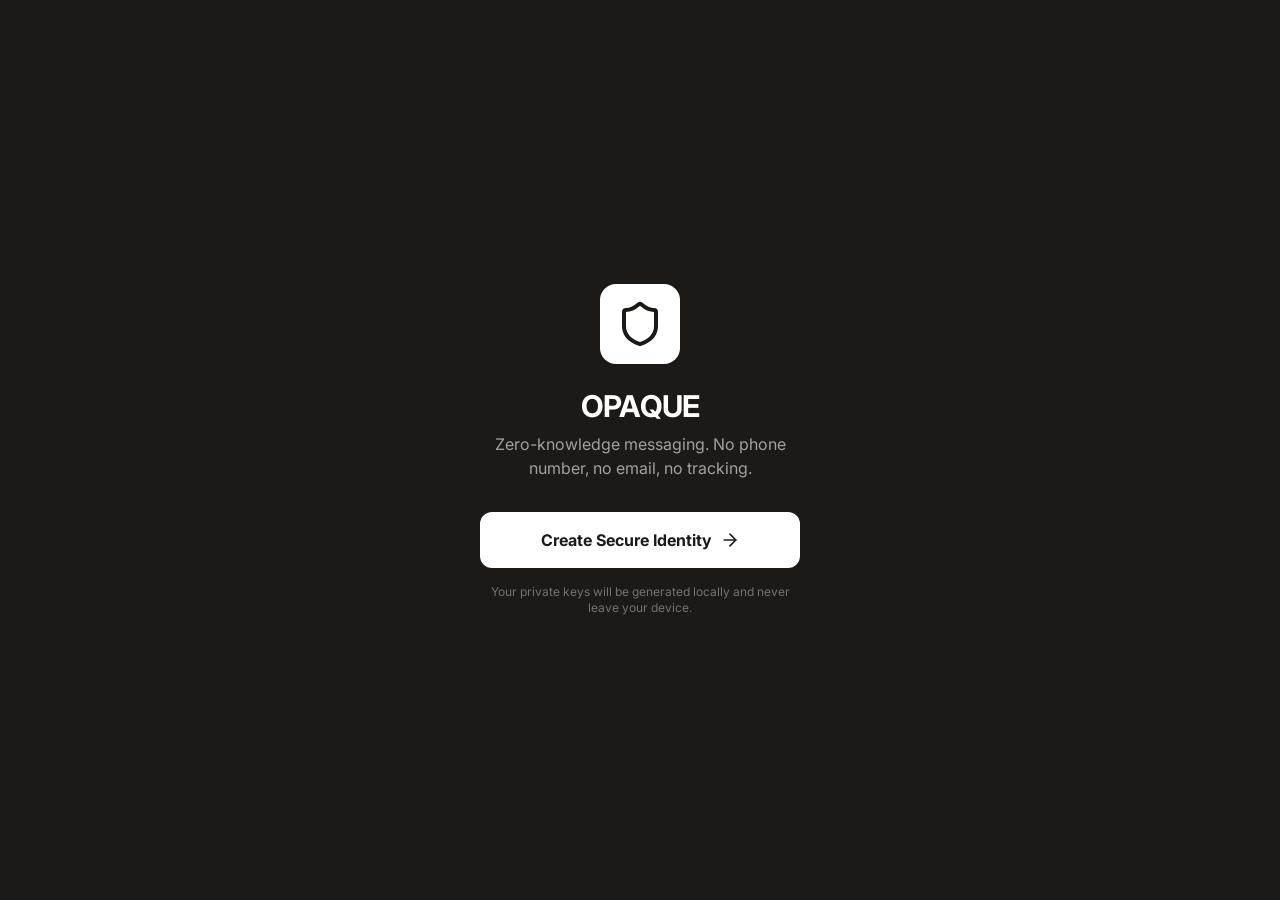
==== commit a9bf79cc: "Add files via upload" ====
--- a/index.html
+++ b/index.html
@@ -1,1669 +1,14 @@
-<!DOCTYPE html>
-<html lang="ru">
-<head>
-    <meta charset="UTF-8">
-    <meta name="viewport" content="width=device-width, initial-scale=1.0, maximum-scale=1.0, user-scalable=no">
-    <title>Мотивации НЕТ</title>
-    <script src="https://telegram.org/js/telegram-web-app.js"></script>
-    <style>
-        :root {
-            --primary: #ffffff;
-            --primary-light: #f5f5f7;
-            --secondary: #ebebf0;
-            --accent: #007aff;
-            --danger: #ff453a;
-            --warning: #ff9f0a;
-            --success: #30d158;
-            --dark: #000000;
-            --darker: #1c1c1e;
-            --darkest: #121212;
-            --glass: rgba(255, 255, 255, 0.08);
-            --glass-light: rgba(255, 255, 255, 0.12);
-            --glass-dark: rgba(0, 0, 0, 0.3);
-            --glass-border: rgba(255, 255, 255, 0.18);
-            --text-primary: #ffffff;
-            --text-secondary: #ebebf5;
-            --text-dim: #8e8e93;
-        }
+<!doctype html>
+<html lang="en">
+  <head>
+    <meta charset="UTF-8" />
+    <meta name="viewport" content="width=device-width, initial-scale=1.0" />
+    <title>My Google AI Studio App</title>
+    <script type="module" crossorigin src="/assets/index-lYZoN4lq.js"></script>
+    <link rel="stylesheet" crossorigin href="/assets/index-DmDDDVJU.css">
+  </head>
+  <body>
+    <div id="root"></div>
+  </body>
+</html>
 
-        * {
-            margin: 0;
-            padding: 0;
-            box-sizing: border-box;
-            font-family: -apple-system, BlinkMacSystemFont, 'Segoe UI', Roboto, Oxygen, Ubuntu, Cantarell, sans-serif;
-            -webkit-tap-highlight-color: transparent;
-            -webkit-touch-callout: none;
-            -webkit-user-select: none;
-            user-select: none;
-        }
-
-        html, body {
-            touch-action: manipulation;
-            overflow-x: hidden;
-            height: 100%;
-        }
-
-        body {
-            background: linear-gradient(135deg, var(--darkest) 0%, var(--darker) 50%, var(--darkest) 100%);
-            color: var(--text-primary);
-            min-height: 100vh;
-            padding: 16px;
-            padding-bottom: 120px;
-            position: relative;
-            overflow-x: hidden;
-        }
-
-        /* Снежинки */
-        .snowflake {
-            position: fixed;
-            top: -10px;
-            color: rgba(255, 255, 255, 0.15);
-            font-size: 8px;
-            animation-name: snowfall;
-            animation-timing-function: linear;
-            animation-iteration-count: infinite;
-            pointer-events: none;
-            z-index: 0;
-            user-select: none;
-            will-change: transform;
-            -webkit-transform: translateZ(0);
-            transform: translateZ(0);
-            -webkit-backface-visibility: hidden;
-            backface-visibility: hidden;
-            -webkit-perspective: 1000;
-            perspective: 1000;
-        }
-
-        @keyframes snowfall {
-            to {
-                transform: translate3d(0, 100vh, 0) rotate(360deg);
-            }
-        }
-
-        .container {
-            max-width: 500px;
-            margin: 0 auto;
-            position: relative;
-            z-index: 1;
-        }
-
-        .header {
-            display: flex;
-            justify-content: space-between;
-            align-items: center;
-            margin-bottom: 24px;
-            padding: 16px 0;
-        }
-
-        .app-title {
-            font-size: 24px;
-            font-weight: 700;
-            color: var(--text-primary);
-            text-align: center;
-            width: 100%;
-            letter-spacing: -0.5px;
-        }
-
-        .stats {
-            display: flex;
-            gap: 12px;
-            margin-bottom: 20px;
-        }
-
-        .stat-item {
-            flex: 1;
-            background: var(--glass);
-            backdrop-filter: blur(20px) saturate(180%);
-            border: 1px solid var(--glass-border);
-            border-radius: 16px;
-            padding: 16px 12px;
-            text-align: center;
-            box-shadow: 
-                0 8px 16px rgba(0, 0, 0, 0.2),
-                0 2px 8px rgba(0, 0, 0, 0.1),
-                inset 0 1px 0 rgba(255, 255, 255, 0.1);
-            -webkit-transform: translateZ(0);
-            transform: translateZ(0);
-        }
-
-        .stat-value {
-            font-size: 20px;
-            font-weight: 700;
-            margin-bottom: 4px;
-            color: var(--text-primary);
-            letter-spacing: -0.5px;
-        }
-
-        .stat-label {
-            font-size: 12px;
-            color: var(--text-dim);
-            font-weight: 500;
-        }
-
-        .category-tabs {
-            display: flex;
-            gap: 8px;
-            margin-bottom: 20px;
-            overflow-x: auto;
-            padding-bottom: 8px;
-            justify-content: space-between;
-            scrollbar-width: none;
-            -webkit-overflow-scrolling: touch;
-        }
-
-        .category-tabs::-webkit-scrollbar {
-            display: none;
-        }
-
-        .category-tab {
-            flex: 1;
-            min-width: 0;
-            padding: 12px 8px;
-            background: var(--glass);
-            backdrop-filter: blur(20px) saturate(180%);
-            border: 1px solid var(--glass-border);
-            border-radius: 14px;
-            font-size: 13px;
-            font-weight: 500;
-            white-space: nowrap;
-            cursor: pointer;
-            transition: all 0.3s cubic-bezier(0.4, 0, 0.2, 1);
-            text-align: center;
-            overflow: hidden;
-            text-overflow: ellipsis;
-            color: var(--text-secondary);
-            box-shadow: 
-                0 4px 12px rgba(0, 0, 0, 0.15),
-                inset 0 1px 0 rgba(255, 255, 255, 0.08);
-            position: relative;
-            -webkit-transform: translateZ(0);
-            transform: translateZ(0);
-            -webkit-touch-callout: none;
-        }
-
-        .category-tab:focus {
-            outline: none;
-        }
-
-        .category-tab.active {
-            background: rgba(255, 255, 255, 0.15);
-            border-color: rgba(255, 255, 255, 0.25);
-            color: var(--text-primary);
-            box-shadow: 
-                0 0 20px rgba(255, 255, 255, 0.1),
-                inset 0 1px 0 rgba(255, 255, 255, 0.15);
-        }
-
-        /* Liquid эффекты */
-        .category-tab::before {
-            content: '';
-            position: absolute;
-            top: 0;
-            left: -100%;
-            width: 100%;
-            height: 100%;
-            background: linear-gradient(
-                90deg,
-                transparent,
-                rgba(255, 255, 255, 0.1),
-                transparent
-            );
-            transition: left 0.6s ease;
-            will-change: left;
-        }
-
-        .category-tab:active::before {
-            left: 100%;
-        }
-
-        .category-tab:active {
-            transform: scale(0.96);
-            backdrop-filter: blur(25px) saturate(200%);
-            box-shadow: 
-                0 0 25px rgba(255, 255, 255, 0.15),
-                inset 0 1px 0 rgba(255, 255, 255, 0.2),
-                inset 0 0 12px rgba(255, 255, 255, 0.1);
-            transition: all 0.15s ease;
-            -webkit-transform: scale(0.96) translateZ(0);
-            transform: scale(0.96) translateZ(0);
-        }
-
-        .tasks-container {
-            margin-bottom: 24px;
-        }
-
-        .task-item {
-            background: var(--glass);
-            backdrop-filter: blur(20px) saturate(180%);
-            border: 1px solid var(--glass-border);
-            border-radius: 18px;
-            padding: 18px;
-            margin-bottom: 12px;
-            transition: all 0.3s cubic-bezier(0.4, 0, 0.2, 1);
-            position: relative;
-            overflow: hidden;
-            box-shadow: 
-                0 8px 16px rgba(0, 0, 0, 0.2),
-                0 2px 8px rgba(0, 0, 0, 0.1),
-                inset 0 1px 0 rgba(255, 255, 255, 0.1);
-            -webkit-transform: translateZ(0);
-            transform: translateZ(0);
-        }
-
-        .task-item::before {
-            content: '';
-            position: absolute;
-            top: 0;
-            left: 0;
-            width: 4px;
-            height: 100%;
-            background: var(--accent);
-            box-shadow: 0 0 15px rgba(0, 122, 255, 0.4);
-        }
-
-        .task-item.quick::before {
-            background: var(--success);
-            box-shadow: 0 0 15px rgba(48, 209, 88, 0.4);
-        }
-
-        .task-item.medium::before {
-            background: var(--warning);
-            box-shadow: 0 0 15px rgba(255, 159, 10, 0.4);
-        }
-
-        .task-item.large::before {
-            background: var(--accent);
-            box-shadow: 0 0 15px rgba(0, 122, 255, 0.4);
-        }
-
-        .task-item.boss::before {
-            background: var(--danger);
-            box-shadow: 0 0 15px rgba(255, 69, 58, 0.4);
-        }
-
-        .task-item.completed {
-            opacity: 0.6;
-            transform: scale(0.98);
-            -webkit-transform: scale(0.98) translateZ(0);
-            transform: scale(0.98) translateZ(0);
-        }
-
-        .task-item.completed .task-title {
-            text-decoration: line-through;
-            color: var(--text-dim);
-        }
-
-        .task-header {
-            display: flex;
-            justify-content: space-between;
-            align-items: flex-start;
-            margin-bottom: 10px;
-        }
-
-        .task-title {
-            font-size: 16px;
-            font-weight: 600;
-            flex: 1;
-            transition: all 0.3s ease;
-            line-height: 1.4;
-            color: var(--text-primary);
-            letter-spacing: -0.3px;
-        }
-
-        .task-category {
-            font-size: 11px;
-            padding: 4px 8px;
-            border-radius: 12px;
-            background: rgba(255, 255, 255, 0.1);
-            margin-left: 8px;
-            white-space: nowrap;
-            color: var(--text-secondary);
-            font-weight: 500;
-        }
-
-        .task-skills {
-            display: flex;
-            flex-wrap: wrap;
-            gap: 6px;
-            margin-bottom: 12px;
-        }
-
-        .skill-tag {
-            font-size: 11px;
-            padding: 4px 8px;
-            border-radius: 10px;
-            background: rgba(255, 255, 255, 0.1);
-            border: 1px solid rgba(255, 255, 255, 0.15);
-            backdrop-filter: blur(10px);
-            color: var(--text-secondary);
-            font-weight: 500;
-        }
-
-        .task-actions {
-            display: flex;
-            justify-content: space-between;
-            align-items: center;
-        }
-
-        .complete-btn {
-            background: var(--success);
-            color: var(--dark);
-            border: none;
-            border-radius: 12px;
-            padding: 10px 18px;
-            font-size: 14px;
-            font-weight: 600;
-            cursor: pointer;
-            transition: all 0.3s cubic-bezier(0.4, 0, 0.2, 1);
-            flex-shrink: 0;
-            box-shadow: 
-                0 4px 12px rgba(48, 209, 88, 0.3),
-                inset 0 1px 0 rgba(255, 255, 255, 0.3);
-            -webkit-transform: translateZ(0);
-            transform: translateZ(0);
-            -webkit-touch-callout: none;
-            letter-spacing: -0.3px;
-        }
-
-        .complete-btn:hover {
-            transform: translateY(-2px);
-            -webkit-transform: translateY(-2px) translateZ(0);
-            transform: translateY(-2px) translateZ(0);
-            box-shadow: 
-                0 6px 20px rgba(48, 209, 88, 0.4),
-                inset 0 1px 0 rgba(255, 255, 255, 0.4);
-        }
-
-        .complete-btn.completed {
-            background: var(--text-dim);
-            color: var(--text-primary);
-        }
-
-        .complete-btn:active {
-            transform: scale(0.95);
-            -webkit-transform: scale(0.95) translateZ(0);
-            transform: scale(0.95) translateZ(0);
-            backdrop-filter: blur(25px) saturate(200%);
-            box-shadow: 
-                0 0 25px rgba(48, 209, 88, 0.4),
-                inset 0 1px 0 rgba(255, 255, 255, 0.4),
-                inset 0 0 15px rgba(255, 255, 255, 0.2);
-            transition: all 0.15s ease;
-        }
-
-        .skill-points {
-            font-size: 13px;
-            color: var(--text-secondary);
-            flex-shrink: 0;
-            font-weight: 500;
-        }
-
-        .task-controls {
-            display: flex;
-            gap: 8px;
-            align-items: center;
-        }
-
-        .delete-btn {
-            position: absolute;
-            top: 12px;
-            right: 12px;
-            background: transparent;
-            color: var(--text-dim);
-            border: none;
-            border-radius: 10px;
-            padding: 6px;
-            font-size: 16px;
-            cursor: pointer;
-            transition: all 0.3s ease;
-            opacity: 0;
-            width: 28px;
-            height: 28px;
-            display: flex;
-            align-items: center;
-            justify-content: center;
-            backdrop-filter: blur(10px);
-            -webkit-transform: translateZ(0);
-            transform: translateZ(0);
-        }
-
-        .task-item:hover .delete-btn {
-            opacity: 0.7;
-        }
-
-        .delete-btn:hover {
-            background: var(--danger);
-            color: white;
-            transform: scale(1.1);
-            -webkit-transform: scale(1.1) translateZ(0);
-            transform: scale(1.1) translateZ(0);
-            opacity: 1;
-            box-shadow: 0 0 15px rgba(255, 69, 58, 0.4);
-        }
-
-        .delete-btn:active {
-            transform: scale(0.9);
-            -webkit-transform: scale(0.9) translateZ(0);
-            transform: scale(0.9) translateZ(0);
-            backdrop-filter: blur(20px) saturate(200%);
-            box-shadow: 
-                0 0 20px rgba(255, 69, 58, 0.4),
-                inset 0 1px 0 rgba(255, 255, 255, 0.15),
-                inset 0 0 12px rgba(255, 255, 255, 0.1);
-            transition: all 0.15s ease;
-        }
-
-        .add-btn {
-            position: fixed;
-            bottom: 90px;
-            right: 20px;
-            width: 60px;
-            height: 60px;
-            background: rgba(255, 255, 255, 0.95);
-            border: none;
-            border-radius: 50%;
-            display: flex;
-            align-items: center;
-            justify-content: center;
-            font-size: 24px;
-            color: #000000;
-            cursor: pointer;
-            box-shadow: 
-                0 8px 25px rgba(0, 0, 0, 0.3),
-                0 0 20px rgba(255, 255, 255, 0.2);
-            transition: all 0.3s cubic-bezier(0.4, 0, 0.2, 1);
-            z-index: 100;
-            backdrop-filter: blur(20px);
-            -webkit-transform: translateZ(0);
-            transform: translateZ(0);
-            will-change: transform;
-            -webkit-touch-callout: none;
-        }
-
-        .add-btn:hover {
-            transform: scale(1.1);
-            -webkit-transform: scale(1.1) translateZ(0);
-            transform: scale(1.1) translateZ(0);
-            box-shadow: 
-                0 12px 30px rgba(0, 0, 0, 0.4),
-                0 0 25px rgba(255, 255, 255, 0.3);
-        }
-
-        .add-btn:active {
-            transform: scale(0.9);
-            -webkit-transform: scale(0.9) translateZ(0);
-            transform: scale(0.9) translateZ(0);
-            backdrop-filter: blur(30px) saturate(200%);
-            box-shadow: 
-                0 0 35px rgba(255, 255, 255, 0.3),
-                inset 0 1px 0 rgba(255, 255, 255, 0.5),
-                inset 0 0 25px rgba(255, 255, 255, 0.3);
-            transition: all 0.15s ease;
-        }
-
-        .modal {
-            position: fixed;
-            top: 0;
-            left: 0;
-            width: 100%;
-            height: 100%;
-            background: rgba(0, 0, 0, 0.8);
-            backdrop-filter: blur(10px);
-            display: flex;
-            align-items: center;
-            justify-content: center;
-            z-index: 1000;
-            padding: 16px;
-            opacity: 0;
-            pointer-events: none;
-            transition: opacity 0.3s ease;
-            will-change: opacity;
-        }
-
-        .modal.active {
-            opacity: 1;
-            pointer-events: all;
-        }
-
-        .modal-content {
-            background: linear-gradient(135deg, var(--darker) 0%, var(--darkest) 100%);
-            border-radius: 20px;
-            padding: 24px;
-            width: 100%;
-            max-width: 400px;
-            border: 1px solid var(--glass-border);
-            box-shadow: 
-                0 25px 50px rgba(0, 0, 0, 0.4),
-                0 0 40px rgba(255, 255, 255, 0.1);
-            transform: translate3d(0, 20px, 0);
-            transition: transform 0.3s ease;
-            max-height: 85vh;
-            overflow-y: auto;
-            backdrop-filter: blur(30px) saturate(180%);
-            will-change: transform;
-            -webkit-overflow-scrolling: touch;
-        }
-
-        .modal.active .modal-content {
-            transform: translate3d(0, 0, 0);
-        }
-
-        .modal-header {
-            display: flex;
-            justify-content: space-between;
-            align-items: center;
-            margin-bottom: 20px;
-        }
-
-        .modal-title {
-            font-size: 20px;
-            font-weight: 700;
-            color: var(--text-primary);
-            letter-spacing: -0.5px;
-        }
-
-        .close-btn {
-            background: none;
-            border: none;
-            color: var(--text-secondary);
-            font-size: 20px;
-            cursor: pointer;
-            backdrop-filter: blur(10px);
-            -webkit-transform: translateZ(0);
-            transform: translateZ(0);
-            width: 32px;
-            height: 32px;
-            display: flex;
-            align-items: center;
-            justify-content: center;
-            border-radius: 10px;
-        }
-
-        .form-group {
-            margin-bottom: 18px;
-            position: relative;
-        }
-
-        .form-label {
-            display: block;
-            margin-bottom: 8px;
-            font-size: 14px;
-            color: var(--text-secondary);
-            font-weight: 500;
-        }
-
-        .form-input, .form-select {
-            width: 100%;
-            padding: 14px 16px;
-            background: var(--glass);
-            border: 1px solid var(--glass-border);
-            border-radius: 14px;
-            color: var(--text-primary);
-            font-size: 16px;
-            backdrop-filter: blur(15px);
-            box-shadow: 
-                inset 0 2px 6px rgba(0, 0, 0, 0.2),
-                0 1px 0 rgba(255, 255, 255, 0.08);
-            -webkit-appearance: none;
-            -webkit-transform: translateZ(0);
-            transform: translateZ(0);
-            transition: all 0.3s ease;
-        }
-
-        .form-input:focus {
-            border-color: rgba(255, 255, 255, 0.3);
-            box-shadow: 
-                inset 0 2px 8px rgba(0, 0, 0, 0.3),
-                0 0 0 2px rgba(255, 255, 255, 0.1);
-        }
-
-        .skills-input-container {
-            display: flex;
-            gap: 8px;
-            position: relative;
-        }
-
-        .skills-input {
-            flex: 1;
-        }
-
-        .add-skill-btn {
-            background: rgba(255, 255, 255, 0.9);
-            border: none;
-            border-radius: 12px;
-            padding: 0 16px;
-            color: #000000;
-            cursor: pointer;
-            backdrop-filter: blur(10px);
-            box-shadow: 
-                0 4px 12px rgba(0, 0, 0, 0.2),
-                inset 0 1px 0 rgba(255, 255, 255, 0.3);
-            -webkit-transform: translateZ(0);
-            transform: translateZ(0);
-            -webkit-touch-callout: none;
-            font-weight: 600;
-        }
-
-        .add-skill-btn:active {
-            transform: scale(0.94);
-            -webkit-transform: scale(0.94) translateZ(0);
-            transform: scale(0.94) translateZ(0);
-            backdrop-filter: blur(20px) saturate(180%);
-            box-shadow: 
-                0 0 15px rgba(255, 255, 255, 0.2),
-                inset 0 1px 0 rgba(255, 255, 255, 0.4),
-                inset 0 0 8px rgba(255, 255, 255, 0.2);
-            transition: all 0.15s ease;
-        }
-
-        .selected-skills {
-            display: flex;
-            flex-wrap: wrap;
-            gap: 8px;
-            margin-top: 12px;
-        }
-
-        .selected-skill {
-            display: flex;
-            align-items: center;
-            gap: 6px;
-            background: rgba(255, 255, 255, 0.1);
-            border: 1px solid rgba(255, 255, 255, 0.2);
-            border-radius: 12px;
-            padding: 6px 10px;
-            font-size: 13px;
-            backdrop-filter: blur(10px);
-            color: var(--text-secondary);
-            font-weight: 500;
-        }
-
-        .remove-skill {
-            background: none;
-            border: none;
-            color: var(--text-dim);
-            cursor: pointer;
-            font-size: 16px;
-            -webkit-transform: translateZ(0);
-            transform: translateZ(0);
-            width: 18px;
-            height: 18px;
-            display: flex;
-            align-items: center;
-            justify-content: center;
-        }
-
-        .submit-btn {
-            width: 100%;
-            background: rgba(255, 255, 255, 0.95);
-            border: none;
-            border-radius: 14px;
-            padding: 16px;
-            color: #000000;
-            font-size: 16px;
-            font-weight: 600;
-            cursor: pointer;
-            margin-top: 18px;
-            transition: all 0.3s cubic-bezier(0.4, 0, 0.2, 1);
-            box-shadow: 
-                0 6px 20px rgba(0, 0, 0, 0.3),
-                inset 0 1px 0 rgba(255, 255, 255, 0.4);
-            backdrop-filter: blur(15px);
-            -webkit-transform: translateZ(0);
-            transform: translateZ(0);
-            will-change: transform;
-            -webkit-touch-callout: none;
-            letter-spacing: -0.3px;
-        }
-
-        .submit-btn:hover {
-            transform: translateY(-2px);
-            -webkit-transform: translateY(-2px) translateZ(0);
-            transform: translateY(-2px) translateZ(0);
-            box-shadow: 
-                0 8px 25px rgba(0, 0, 0, 0.4),
-                inset 0 1px 0 rgba(255, 255, 255, 0.4);
-        }
-
-        .submit-btn:active {
-            transform: scale(0.97);
-            -webkit-transform: scale(0.97) translateZ(0);
-            transform: scale(0.97) translateZ(0);
-            backdrop-filter: blur(25px) saturate(200%);
-            box-shadow: 
-                0 0 30px rgba(255, 255, 255, 0.2),
-                inset 0 1px 0 rgba(255, 255, 255, 0.5),
-                inset 0 0 20px rgba(255, 255, 255, 0.3);
-            transition: all 0.15s ease;
-        }
-
-        .empty-state {
-            text-align: center;
-            padding: 40px 16px;
-            color: var(--text-secondary);
-        }
-
-        .empty-icon {
-            font-size: 48px;
-            margin-bottom: 16px;
-            opacity: 0.5;
-            filter: drop-shadow(0 4px 8px rgba(0, 0, 0, 0.3));
-        }
-
-        .skills-view {
-            display: none;
-        }
-
-        .skill-item {
-            background: var(--glass);
-            backdrop-filter: blur(20px) saturate(180%);
-            border: 1px solid var(--glass-border);
-            border-radius: 18px;
-            padding: 18px;
-            margin-bottom: 12px;
-            display: flex;
-            justify-content: space-between;
-            align-items: center;
-            box-shadow: 
-                0 8px 16px rgba(0, 0, 0, 0.2),
-                0 2px 8px rgba(0, 0, 0, 0.1),
-                inset 0 1px 0 rgba(255, 255, 255, 0.1);
-            -webkit-transform: translateZ(0);
-            transform: translateZ(0);
-        }
-
-        .skill-name {
-            font-size: 16px;
-            font-weight: 600;
-            color: var(--text-primary);
-            letter-spacing: -0.3px;
-        }
-
-        .skill-level {
-            font-size: 14px;
-            color: var(--text-secondary);
-            font-weight: 500;
-        }
-
-        .completed-toggle {
-            text-align: center;
-            margin-top: 16px;
-            padding: 12px;
-        }
-
-        .show-completed-link {
-            color: var(--text-dim);
-            font-size: 13px;
-            text-decoration: none;
-            transition: all 0.3s ease;
-            opacity: 0.8;
-            font-weight: 500;
-        }
-
-        .show-completed-link:hover {
-            color: var(--text-secondary);
-            opacity: 1;
-        }
-
-        .task-item.compact {
-            padding: 14px 18px;
-            margin-bottom: 8px;
-        }
-
-        .task-item.compact .task-header {
-            margin-bottom: 6px;
-        }
-
-        .task-item.compact .task-title {
-            font-size: 15px;
-        }
-
-        .task-item.compact .task-skills {
-            margin-bottom: 8px;
-        }
-
-        .task-item.compact .task-actions {
-            justify-content: space-between;
-        }
-
-        .task-item.compact .complete-btn {
-            padding: 8px 14px;
-            font-size: 13px;
-        }
-
-        /* ОБНОВЛЕННАЯ НАВИГАЦИОННАЯ ПАНЕЛЬ - ЦЕНТРИРОВАННАЯ */
-        .bottom-nav {
-            position: fixed;
-            bottom: 0;
-            left: 0;
-            right: 0;
-            background: rgba(28, 28, 30, 0.8);
-            backdrop-filter: blur(30px) saturate(180%);
-            border-top: 1px solid rgba(255, 255, 255, 0.1);
-            display: flex;
-            justify-content: center;
-            align-items: center;
-            padding: 12px 20px;
-            z-index: 90;
-            padding-bottom: calc(12px + env(safe-area-inset-bottom));
-            gap: 16px;
-        }
-
-        .nav-item {
-            padding: 12px 24px;
-            border-radius: 14px;
-            font-size: 15px;
-            font-weight: 600;
-            cursor: pointer;
-            transition: all 0.3s cubic-bezier(0.4, 0, 0.2, 1);
-            color: var(--text-secondary);
-            -webkit-transform: translateZ(0);
-            transform: translateZ(0);
-            -webkit-touch-callout: none;
-            background: rgba(255, 255, 255, 0.05);
-            border: 1px solid rgba(255, 255, 255, 0.1);
-            min-width: 100px;
-            text-align: center;
-            letter-spacing: -0.3px;
-        }
-
-        .nav-item.active {
-            background: rgba(255, 255, 255, 0.95);
-            color: #000000;
-            box-shadow: 
-                0 0 20px rgba(255, 255, 255, 0.2),
-                inset 0 1px 0 rgba(255, 255, 255, 0.4);
-        }
-
-        .nav-item:active {
-            transform: scale(0.95);
-            -webkit-transform: scale(0.95) translateZ(0);
-            transform: scale(0.95) translateZ(0);
-            backdrop-filter: blur(30px) saturate(200%);
-            box-shadow: 
-                0 0 20px rgba(255, 255, 255, 0.2),
-                inset 0 1px 0 rgba(255, 255, 255, 0.5),
-                inset 0 0 12px rgba(255, 255, 255, 0.3);
-            transition: all 0.15s ease;
-        }
-
-        /* Вкладка Focus */
-        .focus-view {
-            display: none;
-        }
-
-        .focus-content {
-            text-align: center;
-            padding: 80px 20px;
-            color: var(--text-secondary);
-        }
-
-        .focus-icon {
-            font-size: 80px;
-            margin-bottom: 24px;
-            opacity: 0.5;
-            filter: drop-shadow(0 6px 15px rgba(0, 0, 0, 0.4));
-        }
-
-        .focus-title {
-            font-size: 28px;
-            font-weight: 700;
-            margin-bottom: 16px;
-            color: var(--text-primary);
-            letter-spacing: -0.5px;
-        }
-
-        .focus-subtitle {
-            font-size: 16px;
-            line-height: 1.6;
-            opacity: 0.8;
-            max-width: 300px;
-            margin: 0 auto;
-            font-weight: 500;
-        }
-
-        /* Оптимизация производительности для iOS */
-        @media screen and (max-width: 768px) {
-            .snowflake {
-                animation-duration: 20s !important;
-            }
-            
-            .task-item, .stat-item, .category-tab, .skill-item {
-                -webkit-backface-visibility: hidden;
-                backface-visibility: hidden;
-                -webkit-perspective: 1000;
-                perspective: 1000;
-            }
-
-            .bottom-nav {
-                padding-bottom: calc(12px + env(safe-area-inset-bottom));
-            }
-            
-            .nav-item {
-                padding: 12px 20px;
-                min-width: 90px;
-                font-size: 14px;
-            }
-        }
-
-        /* Отключение анимаций для пользователей, которые предпочитают уменьшенное движение */
-        @media (prefers-reduced-motion: reduce) {
-            * {
-                animation-duration: 0.01ms !important;
-                animation-iteration-count: 1 !important;
-                transition-duration: 0.01ms !important;
-            }
-            
-            .snowflake {
-                display: none !important;
-            }
-        }
-    </style>
-</head>
-<body>
-    <!-- Снежинки будут добавлены через JavaScript -->
-    
-    <div class="container">
-        <!-- Заголовок и статистика будут скрыты во вкладке Focus -->
-        <div class="header" id="main-header">
-            <h1 class="app-title">Будешь спать или действовать?</h1>
-        </div>
-
-        <div class="stats" id="main-stats">
-            <div class="stat-item">
-                <div class="stat-value" id="total-tasks">0</div>
-                <div class="stat-label">Всего задач</div>
-            </div>
-            <div class="stat-item">
-                <div class="stat-value" id="completed-tasks">0</div>
-                <div class="stat-label">Выполнено</div>
-            </div>
-            <div class="stat-item">
-                <div class="stat-value" id="total-skills">0</div>
-                <div class="stat-label">Навыков</div>
-            </div>
-        </div>
-
-        <!-- Вкладка Tasks -->
-        <div class="tasks-view">
-            <div class="category-tabs">
-                <div class="category-tab active" data-category="quick">Быстрые</div>
-                <div class="category-tab" data-category="medium">Средние</div>
-                <div class="category-tab" data-category="large">Большие</div>
-                <div class="category-tab" data-category="boss">Боссы</div>
-            </div>
-
-            <div class="tasks-container" id="tasks-container">
-                <!-- Tasks will be loaded here -->
-            </div>
-            
-            <div class="completed-toggle" id="completed-toggle" style="display: none;">
-                <a href="#" class="show-completed-link" id="show-completed-link"></a>
-            </div>
-        </div>
-
-        <!-- Вкладка Focus -->
-        <div class="focus-view">
-            <div class="focus-content">
-                <div class="focus-icon">🎯</div>
-                <h2 class="focus-title">Focus Mode</h2>
-                <p class="focus-subtitle">Режим фокуса появится в следующем обновлении. Сосредоточьтесь на текущих задачах!</p>
-            </div>
-        </div>
-
-        <!-- Вкладка Skills -->
-        <div class="skills-view">
-            <div class="tasks-container" id="skills-container">
-                <!-- Skills will be loaded here -->
-            </div>
-        </div>
-
-        <button class="add-btn" id="add-task-btn">+</button>
-    </div>
-
-    <!-- ОБНОВЛЕННАЯ НАВИГАЦИОННАЯ ПАНЕЛЬ - ЦЕНТРИРОВАННАЯ -->
-    <div class="bottom-nav">
-        <div class="nav-item" data-page="focus">Focus</div>
-        <div class="nav-item active" data-page="tasks">Tasks</div>
-    </div>
-
-    <!-- Add Task Modal -->
-    <div class="modal" id="task-modal">
-        <div class="modal-content">
-            <div class="modal-header">
-                <h2 class="modal-title">Новая задача</h2>
-                <button class="close-btn" id="close-modal">&times;</button>
-            </div>
-            <form id="task-form">
-                <div class="form-group">
-                    <label class="form-label" for="task-title">Название задачи</label>
-                    <input type="text" id="task-title" class="form-input" placeholder="Что нужно сделать?" required>
-                </div>
-                
-                <div class="form-group">
-                    <label class="form-label">Навыки</label>
-                    
-                    <!-- Ранее использованные навыки -->
-                    <div class="recent-skills" id="recent-skills">
-                        <!-- Recent skills will be loaded here -->
-                    </div>
-                    
-                    <!-- Поле ввода с автодополнением -->
-                    <div class="skills-input-container">
-                        <input type="text" id="skill-input" class="form-input skills-input" placeholder="Начните вводить навык...">
-                        <button type="button" class="add-skill-btn" id="add-skill-btn">+</button>
-                        <div class="skills-suggestions" id="skills-suggestions">
-                            <!-- Suggestions will appear here -->
-                        </div>
-                    </div>
-                    
-                    <!-- Выбранные навыки -->
-                    <div class="selected-skills" id="selected-skills">
-                        <!-- Selected skills will appear here -->
-                    </div>
-                </div>
-                <button type="submit" class="submit-btn">Добавить задачу</button>
-            </form>
-        </div>
-    </div>
-
-    <script>
-        // Initialize Telegram Web App
-        const tg = window.Telegram?.WebApp;
-        if (tg) {
-            tg.ready();
-            tg.expand();
-        }
-
-        // Оптимизированные снежинки для iOS
-        function createSnowflakes() {
-            const snowflakeContainer = document.body;
-            const snowflakeCount = 15;
-            
-            const prefersReducedMotion = window.matchMedia('(prefers-reduced-motion: reduce)').matches;
-            if (prefersReducedMotion) return;
-            
-            for (let i = 0; i < snowflakeCount; i++) {
-                const snowflake = document.createElement('div');
-                snowflake.className = 'snowflake';
-                snowflake.innerHTML = '❄';
-                
-                const left = Math.random() * 100;
-                const size = Math.random() * 3 + 5;
-                const opacity = Math.random() * 0.3 + 0.1;
-                const duration = Math.random() * 20 + 20;
-                const delay = Math.random() * 20;
-                
-                snowflake.style.left = `${left}vw`;
-                snowflake.style.fontSize = `${size}px`;
-                snowflake.style.opacity = opacity;
-                snowflake.style.animationDuration = `${duration}s`;
-                snowflake.style.animationDelay = `${delay}s`;
-                
-                snowflakeContainer.appendChild(snowflake);
-            }
-        }
-
-        // App State
-        let state = {
-            tasks: [],
-            skills: {},
-            currentCategory: 'quick',
-            currentView: 'tasks',
-            hideCompleted: true,
-            showCompleted: false
-        };
-
-        // DOM Elements
-        const tasksContainer = document.getElementById('tasks-container');
-        const skillsContainer = document.getElementById('skills-container');
-        const taskModal = document.getElementById('task-modal');
-        const addTaskBtn = document.getElementById('add-task-btn');
-        const closeModalBtn = document.getElementById('close-modal');
-        const taskForm = document.getElementById('task-form');
-        const categoryTabs = document.querySelectorAll('.category-tab');
-        const navItems = document.querySelectorAll('.nav-item');
-        const addSkillBtn = document.getElementById('add-skill-btn');
-        const skillInput = document.getElementById('skill-input');
-        const selectedSkillsContainer = document.getElementById('selected-skills');
-        const totalTasksEl = document.getElementById('total-tasks');
-        const completedTasksEl = document.getElementById('completed-tasks');
-        const totalSkillsEl = document.getElementById('total-skills');
-        const skillsSuggestions = document.getElementById('skills-suggestions');
-        const recentSkills = document.getElementById('recent-skills');
-        const completedToggle = document.getElementById('completed-toggle');
-        const showCompletedLink = document.getElementById('show-completed-link');
-        const mainHeader = document.getElementById('main-header');
-        const mainStats = document.getElementById('main-stats');
-
-        // Skills management
-        let selectedSkills = [];
-        let allSkills = new Set();
-        let recentSkillsList = [];
-
-        // Load data from localStorage
-        function loadData() {
-            const savedTasks = localStorage.getItem('liquidTasks');
-            const savedSkills = localStorage.getItem('liquidSkills');
-            const savedRecentSkills = localStorage.getItem('liquidRecentSkills');
-            const savedHideCompleted = localStorage.getItem('liquidHideCompleted');
-            
-            if (savedTasks) {
-                state.tasks = JSON.parse(savedTasks);
-            }
-            
-            if (savedSkills) {
-                state.skills = JSON.parse(savedSkills);
-            }
-            
-            if (savedRecentSkills) {
-                recentSkillsList = JSON.parse(savedRecentSkills);
-            }
-            
-            if (savedHideCompleted) {
-                state.hideCompleted = JSON.parse(savedHideCompleted);
-            }
-            
-            updateUI();
-        }
-
-        // Save data to localStorage
-        function saveData() {
-            localStorage.setItem('liquidTasks', JSON.stringify(state.tasks));
-            localStorage.setItem('liquidSkills', JSON.stringify(state.skills));
-            localStorage.setItem('liquidRecentSkills', JSON.stringify(recentSkillsList));
-            localStorage.setItem('liquidHideCompleted', JSON.stringify(state.hideCompleted));
-        }
-
-        // Update UI based on current state
-        function updateUI() {
-            renderTasks();
-            renderSkills();
-            updateStats();
-        }
-
-        // Update statistics
-        function updateStats() {
-            const totalTasks = state.tasks.length;
-            const completedTasks = state.tasks.filter(task => task.completed).length;
-            const totalSkills = Object.keys(state.skills).length;
-            
-            totalTasksEl.textContent = totalTasks;
-            completedTasksEl.textContent = completedTasks;
-            totalSkillsEl.textContent = totalSkills;
-        }
-
-        // Render tasks based on current category
-        function renderTasks() {
-            let filteredTasks = state.tasks.filter(task => task.category === state.currentCategory);
-            const completedTasks = filteredTasks.filter(task => task.completed);
-            const activeTasks = filteredTasks.filter(task => !task.completed);
-            
-            const completedCount = completedTasks.length;
-            
-            if (completedCount > 0) {
-                completedToggle.style.display = 'block';
-                if (state.showCompleted) {
-                    showCompletedLink.textContent = `Скрыть выполненные (${completedCount})`;
-                } else {
-                    showCompletedLink.textContent = `Показать выполненные (${completedCount})`;
-                }
-            } else {
-                completedToggle.style.display = 'none';
-            }
-            
-            let tasksToShow = activeTasks;
-            if (state.showCompleted) {
-                tasksToShow = [...activeTasks, ...completedTasks];
-            }
-            
-            if (tasksToShow.length === 0) {
-                tasksContainer.innerHTML = `
-                    <div class="empty-state">
-                        <div class="empty-icon">📝</div>
-                        <p>${completedCount > 0 ? 'Нет активных задач' : 'Нет задач в этой категории'}</p>
-                    </div>
-                `;
-                return;
-            }
-            
-            tasksContainer.innerHTML = tasksToShow.map(task => `
-                <div class="task-item ${task.category} ${task.completed ? 'completed' : ''} ${state.showCompleted && task.completed ? 'compact' : ''}" data-id="${task.id}">
-                    <button class="delete-btn" data-id="${task.id}">✕</button>
-                    <div class="task-header">
-                        <div class="task-title">${task.title}</div>
-                    </div>
-                    ${task.skills.length > 0 ? `
-                        <div class="task-skills">
-                            ${task.skills.map(skill => `
-                                <div class="skill-tag">${skill}</div>
-                            `).join('')}
-                        </div>
-                    ` : ''}
-                    <div class="task-actions">
-                        <button class="complete-btn ${task.completed ? 'completed' : ''}" data-id="${task.id}">
-                            ${task.completed ? '✓ Выполнено' : 'Выполнить'}
-                        </button>
-                        ${task.skills.length > 0 ? `<div class="skill-points">+${task.skills.length}</div>` : ''}
-                    </div>
-                </div>
-            `).join('');
-            
-            // Add event listeners to complete buttons
-            document.querySelectorAll('.complete-btn').forEach(btn => {
-                btn.addEventListener('click', function() {
-                    const taskId = this.getAttribute('data-id');
-                    completeTask(taskId);
-                });
-            });
-            
-            // Add event listeners to delete buttons
-            document.querySelectorAll('.delete-btn').forEach(btn => {
-                btn.addEventListener('click', function() {
-                    const taskId = this.getAttribute('data-id');
-                    deleteTask(taskId);
-                });
-            });
-        }
-
-        // Render skills
-        function renderSkills() {
-            const skills = Object.entries(state.skills);
-            
-            if (skills.length === 0) {
-                skillsContainer.innerHTML = `
-                    <div class="empty-state">
-                        <div class="empty-icon">🎯</div>
-                        <p>Навыки появятся после выполнения задач</p>
-                    </div>
-                `;
-                return;
-            }
-            
-            skillsContainer.innerHTML = skills.map(([skill, level]) => `
-                <div class="skill-item">
-                    <div class="skill-name">${skill}</div>
-                    <div class="skill-level">Уровень: ${level}</div>
-                </div>
-            `).join('');
-        }
-
-        // Complete a task
-        function completeTask(taskId) {
-            const taskIndex = state.tasks.findIndex(task => task.id === taskId);
-            if (taskIndex === -1) return;
-            
-            const task = state.tasks[taskIndex];
-            
-            if (task.completed) {
-                task.completed = false;
-                task.skills.forEach(skill => {
-                    if (state.skills[skill] > 1) {
-                        state.skills[skill]--;
-                    } else {
-                        delete state.skills[skill];
-                    }
-                });
-                
-                if (tg?.HapticFeedback?.impactOccurred) {
-                    tg.HapticFeedback.impactOccurred('light');
-                }
-            } else {
-                task.completed = true;
-                task.skills.forEach(skill => {
-                    state.skills[skill] = (state.skills[skill] || 0) + 1;
-                    
-                    if (!recentSkillsList.includes(skill)) {
-                        recentSkillsList.unshift(skill);
-                        if (recentSkillsList.length > 10) {
-                            recentSkillsList.pop();
-                        }
-                    }
-                });
-                
-                if (tg?.HapticFeedback?.impactOccurred) {
-                    tg.HapticFeedback.impactOccurred('medium');
-                }
-                if (tg?.HapticFeedback?.notificationOccurred) {
-                    tg.HapticFeedback.notificationOccurred('success');
-                }
-            }
-            
-            saveData();
-            updateUI();
-        }
-
-        // Delete a task
-        function deleteTask(taskId) {
-            const taskIndex = state.tasks.findIndex(task => task.id === taskId);
-            if (taskIndex === -1) return;
-            
-            const task = state.tasks[taskIndex];
-            
-            if (task.completed) {
-                task.skills.forEach(skill => {
-                    if (state.skills[skill] > 1) {
-                        state.skills[skill]--;
-                    } else {
-                        delete state.skills[skill];
-                    }
-                });
-            }
-            
-            state.tasks.splice(taskIndex, 1);
-            saveData();
-            updateUI();
-            
-            if (tg?.HapticFeedback?.impactOccurred) {
-                tg.HapticFeedback.impactOccurred('light');
-            }
-        }
-
-        // Add a new task
-        function addTask(title, category, skills) {
-            const newTask = {
-                id: Date.now().toString(),
-                title,
-                category,
-                skills,
-                completed: false
-            };
-            
-            state.tasks.unshift(newTask);
-            saveData();
-            updateUI();
-        }
-
-        // Load all existing skills from tasks
-        function loadAllSkills() {
-            allSkills.clear();
-            state.tasks.forEach(task => {
-                task.skills.forEach(skill => allSkills.add(skill));
-            });
-        }
-
-        // Update skills suggestions based on input
-        function updateSkillsSuggestions() {
-            const inputValue = skillInput.value.toLowerCase().trim();
-            
-            if (inputValue.length === 0) {
-                skillsSuggestions.style.display = 'none';
-                return;
-            }
-            
-            const matchingSkills = Array.from(allSkills).filter(skill => 
-                skill.toLowerCase().includes(inputValue) && 
-                !selectedSkills.includes(skill)
-            );
-            
-            if (matchingSkills.length === 0) {
-                skillsSuggestions.style.display = 'none';
-                return;
-            }
-            
-            skillsSuggestions.innerHTML = matchingSkills.map(skill => `
-                <div class="skill-suggestion" data-skill="${skill}">
-                    ${skill}
-                </div>
-            `).join('');
-            
-            skillsSuggestions.style.display = 'block';
-            
-            document.querySelectorAll('.skill-suggestion').forEach(suggestion => {
-                suggestion.addEventListener('click', function() {
-                    addSkillToTask(this.getAttribute('data-skill'));
-                    skillsSuggestions.style.display = 'none';
-                    skillInput.value = '';
-                });
-            });
-        }
-
-        // Render recent skills
-        function renderRecentSkills() {
-            if (recentSkillsList.length === 0) {
-                recentSkills.innerHTML = '';
-                return;
-            }
-            
-            recentSkills.innerHTML = recentSkillsList
-                .filter(skill => !selectedSkills.includes(skill))
-                .map(skill => `
-                    <div class="recent-skill">
-                        <span>${skill}</span>
-                        <button class="remove-recent-skill" data-skill="${skill}">&times;</button>
-                    </div>
-                `).join('');
-            
-            document.querySelectorAll('.recent-skill').forEach(skillEl => {
-                skillEl.addEventListener('click', function(e) {
-                    if (!e.target.classList.contains('remove-recent-skill')) {
-                        addSkillToTask(this.querySelector('span').textContent);
-                    }
-                });
-            });
-            
-            document.querySelectorAll('.remove-recent-skill').forEach(btn => {
-                btn.addEventListener('click', function(e) {
-                    e.stopPropagation();
-                    const skillToRemove = this.getAttribute('data-skill');
-                    removeRecentSkill(skillToRemove);
-                });
-            });
-        }
-
-        // Remove a skill from recent list
-        function removeRecentSkill(skill) {
-            recentSkillsList = recentSkillsList.filter(s => s !== skill);
-            saveData();
-            renderRecentSkills();
-        }
-
-        // Add a skill to the current task
-        function addSkillToTask(skillName) {
-            if (!skillName.trim()) return;
-            
-            const normalizedSkill = skillName.trim().toLowerCase();
-            
-            if (!selectedSkills.includes(normalizedSkill)) {
-                selectedSkills.push(normalizedSkill);
-                renderSelectedSkills();
-                
-                allSkills.add(normalizedSkill);
-                renderRecentSkills();
-            }
-            
-            skillInput.value = '';
-            skillsSuggestions.style.display = 'none';
-        }
-
-        // Remove a skill from the current task
-        function removeSkillFromTask(skillName) {
-            selectedSkills = selectedSkills.filter(skill => skill !== skillName);
-            renderSelectedSkills();
-            renderRecentSkills();
-        }
-
-        // Render selected skills in the modal
-        function renderSelectedSkills() {
-            selectedSkillsContainer.innerHTML = selectedSkills.map(skill => `
-                <div class="selected-skill">
-                    <span>${skill}</span>
-                    <button type="button" class="remove-skill" data-skill="${skill}">&times;</button>
-                </div>
-            `).join('');
-            
-            document.querySelectorAll('.remove-skill').forEach(btn => {
-                btn.addEventListener('click', function() {
-                    const skillToRemove = this.getAttribute('data-skill');
-                    removeSkillFromTask(skillToRemove);
-                });
-            });
-        }
-
-        // Toggle show completed tasks
-        function toggleShowCompleted() {
-            state.showCompleted = !state.showCompleted;
-            renderTasks();
-        }
-
-        // Switch between pages
-        function switchPage(page) {
-            // Hide all views
-            document.querySelector('.tasks-view').style.display = 'none';
-            document.querySelector('.focus-view').style.display = 'none';
-            document.querySelector('.skills-view').style.display = 'none';
-            
-            // Show active view
-            if (page === 'tasks') {
-                document.querySelector('.tasks-view').style.display = 'block';
-                mainHeader.style.display = 'flex';
-                mainStats.style.display = 'flex';
-            } else if (page === 'focus') {
-                document.querySelector('.focus-view').style.display = 'block';
-                mainHeader.style.display = 'none';
-                mainStats.style.display = 'none';
-            }
-            
-            // Update navigation
-            navItems.forEach(item => {
-                item.classList.remove('active');
-                if (item.getAttribute('data-page') === page) {
-                    item.classList.add('active');
-                }
-            });
-            
-            // Show/hide add button based on page
-            if (page === 'tasks') {
-                addTaskBtn.style.display = 'flex';
-            } else {
-                addTaskBtn.style.display = 'none';
-            }
-        }
-
-        // Initialize event listeners
-        function initEventListeners() {
-            // Category tabs
-            categoryTabs.forEach(tab => {
-                tab.addEventListener('click', function() {
-                    categoryTabs.forEach(t => t.classList.remove('active'));
-                    this.classList.add('active');
-                    state.currentCategory = this.getAttribute('data-category');
-                    state.showCompleted = false;
-                    renderTasks();
-                });
-            });
-            
-            // Navigation items
-            navItems.forEach(item => {
-                item.addEventListener('click', function() {
-                    const page = this.getAttribute('data-page');
-                    switchPage(page);
-                });
-            });
-            
-            // Add task button
-            addTaskBtn.addEventListener('click', function() {
-                taskModal.classList.add('active');
-                loadAllSkills();
-                renderRecentSkills();
-            });
-            
-            // Close modal button
-            closeModalBtn.addEventListener('click', function() {
-                taskModal.classList.remove('active');
-                selectedSkills = [];
-                renderSelectedSkills();
-                skillsSuggestions.style.display = 'none';
-            });
-            
-            // Task form submission
-            taskForm.addEventListener('submit', function(e) {
-                e.preventDefault();
-                
-                const title = document.getElementById('task-title').value;
-                
-                if (!title.trim()) return;
-                
-                addTask(title, state.currentCategory, [...selectedSkills]);
-                
-                taskForm.reset();
-                selectedSkills = [];
-                renderSelectedSkills();
-                taskModal.classList.remove('active');
-            });
-            
-            // Add skill button
-            addSkillBtn.addEventListener('click', function() {
-                addSkillToTask(skillInput.value);
-            });
-            
-            // Add skill on Enter key
-            skillInput.addEventListener('keypress', function(e) {
-                if (e.key === 'Enter') {
-                    e.preventDefault();
-                    addSkillToTask(this.value);
-                }
-            });
-            
-            // Update suggestions on input
-            skillInput.addEventListener('input', function() {
-                updateSkillsSuggestions();
-            });
-            
-            // Hide suggestions when clicking outside
-            document.addEventListener('click', function(e) {
-                if (!e.target.closest('.skills-input-container')) {
-                    skillsSuggestions.style.display = 'none';
-                }
-            });
-            
-            // Show completed toggle
-            showCompletedLink.addEventListener('click', function(e) {
-                e.preventDefault();
-                toggleShowCompleted();
-            });
-            
-            // Keyboard navigation for suggestions
-            skillInput.addEventListener('keydown', function(e) {
-                const suggestions = document.querySelectorAll('.skill-suggestion');
-                const activeSuggestion = document.querySelector('.skill-suggestion.highlight');
-                
-                if (e.key === 'ArrowDown' && suggestions.length > 0) {
-                    e.preventDefault();
-                    if (activeSuggestion) {
-                        const next = activeSuggestion.nextElementSibling;
-                        activeSuggestion.classList.remove('highlight');
-                        if (next) next.classList.add('highlight');
-                    } else {
-                        suggestions[0].classList.add('highlight');
-                    }
-                } else if (e.key === 'ArrowUp' && suggestions.length > 0) {
-                    e.preventDefault();
-                    if (activeSuggestion) {
-                        const prev = activeSuggestion.previousElementSibling;
-                        activeSuggestion.classList.remove('highlight');
-                        if (prev) prev.classList.add('highlight');
-                    } else {
-                        suggestions[suggestions.length - 1].classList.add('highlight');
-                    }
-                } else if (e.key === 'Enter' && activeSuggestion) {
-                    e.preventDefault();
-                    activeSuggestion.click();
-                }
-            });
-        }
-
-        // Initialize the app
-        function init() {
-            loadData();
-            initEventListeners();
-            createSnowflakes();
-            
-            // Set initial page
-            switchPage('tasks');
-        }
-
-        // Start the app
-        init();
-    </script>
-</body>
-</html>
--- a/assets/index-DmDDDVJU.css
+++ b/assets/index-DmDDDVJU.css
@@ -0,0 +1 @@
+@import"https://fonts.googleapis.com/css2?family=Inter:wght@400;500;600;700&display=swap";/*! tailwindcss v4.2.1 | MIT License | https://tailwindcss.com */@layer properties{@supports (((-webkit-hyphens:none)) and (not (margin-trim:inline))) or ((-moz-orient:inline) and (not (color:rgb(from red r g b)))){*,:before,:after,::backdrop{--tw-translate-x:0;--tw-translate-y:0;--tw-translate-z:0;--tw-space-y-reverse:0;--tw-divide-y-reverse:0;--tw-border-style:solid;--tw-leading:initial;--tw-font-weight:initial;--tw-tracking:initial;--tw-shadow:0 0 #0000;--tw-shadow-color:initial;--tw-shadow-alpha:100%;--tw-inset-shadow:0 0 #0000;--tw-inset-shadow-color:initial;--tw-inset-shadow-alpha:100%;--tw-ring-color:initial;--tw-ring-shadow:0 0 #0000;--tw-inset-ring-color:initial;--tw-inset-ring-shadow:0 0 #0000;--tw-ring-inset:initial;--tw-ring-offset-width:0px;--tw-ring-offset-color:#fff;--tw-ring-offset-shadow:0 0 #0000}}}@layer theme{:root,:host{--font-sans:"Inter", ui-sans-serif, system-ui, sans-serif;--font-mono:ui-monospace, SFMono-Regular, Menlo, Monaco, Consolas, "Liberation Mono", "Courier New", monospace;--color-red-50:oklch(97.1% .013 17.38);--color-red-100:oklch(93.6% .032 17.717);--color-red-600:oklch(57.7% .245 27.325);--color-emerald-100:oklch(95% .052 163.051);--color-emerald-600:oklch(59.6% .145 163.225);--color-stone-50:oklch(98.5% .001 106.423);--color-stone-100:oklch(97% .001 106.424);--color-stone-200:oklch(92.3% .003 48.717);--color-stone-300:oklch(86.9% .005 56.366);--color-stone-400:oklch(70.9% .01 56.259);--color-stone-500:oklch(55.3% .013 58.071);--color-stone-600:oklch(44.4% .011 73.639);--color-stone-800:oklch(26.8% .007 34.298);--color-stone-900:oklch(21.6% .006 56.043);--color-black:#000;--color-white:#fff;--spacing:.25rem;--container-xs:20rem;--container-sm:24rem;--container-md:28rem;--text-xs:.75rem;--text-xs--line-height:calc(1 / .75);--text-sm:.875rem;--text-sm--line-height:calc(1.25 / .875);--text-lg:1.125rem;--text-lg--line-height:calc(1.75 / 1.125);--text-xl:1.25rem;--text-xl--line-height:calc(1.75 / 1.25);--text-3xl:1.875rem;--text-3xl--line-height: 1.2 ;--font-weight-medium:500;--font-weight-bold:700;--tracking-tight:-.025em;--tracking-wider:.05em;--tracking-widest:.1em;--leading-relaxed:1.625;--radius-lg:.5rem;--radius-xl:.75rem;--radius-2xl:1rem;--animate-spin:spin 1s linear infinite;--default-transition-duration:.15s;--default-transition-timing-function:cubic-bezier(.4, 0, .2, 1);--default-font-family:var(--font-sans);--default-mono-font-family:var(--font-mono)}}@layer base{*,:after,:before,::backdrop{box-sizing:border-box;border:0 solid;margin:0;padding:0}::file-selector-button{box-sizing:border-box;border:0 solid;margin:0;padding:0}html,:host{-webkit-text-size-adjust:100%;-moz-tab-size:4;tab-size:4;line-height:1.5;font-family:var(--default-font-family,ui-sans-serif, system-ui, sans-serif, "Apple Color Emoji", "Segoe UI Emoji", "Segoe UI Symbol", "Noto Color Emoji");font-feature-settings:var(--default-font-feature-settings,normal);font-variation-settings:var(--default-font-variation-settings,normal);-webkit-tap-highlight-color:transparent}hr{height:0;color:inherit;border-top-width:1px}abbr:where([title]){-webkit-text-decoration:underline dotted;text-decoration:underline dotted}h1,h2,h3,h4,h5,h6{font-size:inherit;font-weight:inherit}a{color:inherit;-webkit-text-decoration:inherit;text-decoration:inherit}b,strong{font-weight:bolder}code,kbd,samp,pre{font-family:var(--default-mono-font-family,ui-monospace, SFMono-Regular, Menlo, Monaco, Consolas, "Liberation Mono", "Courier New", monospace);font-feature-settings:var(--default-mono-font-feature-settings,normal);font-variation-settings:var(--default-mono-font-variation-settings,normal);font-size:1em}small{font-size:80%}sub,sup{vertical-align:baseline;font-size:75%;line-height:0;position:relative}sub{bottom:-.25em}sup{top:-.5em}table{text-indent:0;border-color:inherit;border-collapse:collapse}:-moz-focusring{outline:auto}progress{vertical-align:baseline}summary{display:list-item}ol,ul,menu{list-style:none}img,svg,video,canvas,audio,iframe,embed,object{vertical-align:middle;display:block}img,video{max-width:100%;height:auto}button,input,select,optgroup,textarea{font:inherit;font-feature-settings:inherit;font-variation-settings:inherit;letter-spacing:inherit;color:inherit;opacity:1;background-color:#0000;border-radius:0}::file-selector-button{font:inherit;font-feature-settings:inherit;font-variation-settings:inherit;letter-spacing:inherit;color:inherit;opacity:1;background-color:#0000;border-radius:0}:where(select:is([multiple],[size])) optgroup{font-weight:bolder}:where(select:is([multiple],[size])) optgroup option{padding-inline-start:20px}::file-selector-button{margin-inline-end:4px}::placeholder{opacity:1}@supports (not ((-webkit-appearance:-apple-pay-button))) or (contain-intrinsic-size:1px){::placeholder{color:currentColor}@supports (color:color-mix(in lab,red,red)){::placeholder{color:color-mix(in oklab,currentcolor 50%,transparent)}}}textarea{resize:vertical}::-webkit-search-decoration{-webkit-appearance:none}::-webkit-date-and-time-value{min-height:1lh;text-align:inherit}::-webkit-datetime-edit{display:inline-flex}::-webkit-datetime-edit-fields-wrapper{padding:0}::-webkit-datetime-edit{padding-block:0}::-webkit-datetime-edit-year-field{padding-block:0}::-webkit-datetime-edit-month-field{padding-block:0}::-webkit-datetime-edit-day-field{padding-block:0}::-webkit-datetime-edit-hour-field{padding-block:0}::-webkit-datetime-edit-minute-field{padding-block:0}::-webkit-datetime-edit-second-field{padding-block:0}::-webkit-datetime-edit-millisecond-field{padding-block:0}::-webkit-datetime-edit-meridiem-field{padding-block:0}::-webkit-calendar-picker-indicator{line-height:1}:-moz-ui-invalid{box-shadow:none}button,input:where([type=button],[type=reset],[type=submit]){-webkit-appearance:button;-moz-appearance:button;appearance:button}::file-selector-button{-webkit-appearance:button;-moz-appearance:button;appearance:button}::-webkit-inner-spin-button{height:auto}::-webkit-outer-spin-button{height:auto}[hidden]:where(:not([hidden=until-found])){display:none!important}}@layer components;@layer utilities{.absolute{position:absolute}.relative{position:relative}.inset-0{inset:calc(var(--spacing) * 0)}.start{inset-inline-start:var(--spacing)}.top-1{top:calc(var(--spacing) * 1)}.top-1\/2{top:50%}.left-1{left:calc(var(--spacing) * 1)}.left-3{left:calc(var(--spacing) * 3)}.left-7{left:calc(var(--spacing) * 7)}.z-10{z-index:10}.z-20{z-index:20}.mx-auto{margin-inline:auto}.mt-0\.5{margin-top:calc(var(--spacing) * .5)}.mt-1{margin-top:calc(var(--spacing) * 1)}.mt-3{margin-top:calc(var(--spacing) * 3)}.mt-4{margin-top:calc(var(--spacing) * 4)}.mb-1{margin-bottom:calc(var(--spacing) * 1)}.mb-2{margin-bottom:calc(var(--spacing) * 2)}.mb-3{margin-bottom:calc(var(--spacing) * 3)}.mb-4{margin-bottom:calc(var(--spacing) * 4)}.mb-6{margin-bottom:calc(var(--spacing) * 6)}.mb-8{margin-bottom:calc(var(--spacing) * 8)}.ml-1{margin-left:calc(var(--spacing) * 1)}.block{display:block}.flex{display:flex}.inline-flex{display:inline-flex}.h-2\.5{height:calc(var(--spacing) * 2.5)}.h-3{height:calc(var(--spacing) * 3)}.h-4{height:calc(var(--spacing) * 4)}.h-5{height:calc(var(--spacing) * 5)}.h-6{height:calc(var(--spacing) * 6)}.h-8{height:calc(var(--spacing) * 8)}.h-10{height:calc(var(--spacing) * 10)}.h-11{height:calc(var(--spacing) * 11)}.h-12{height:calc(var(--spacing) * 12)}.h-20{height:calc(var(--spacing) * 20)}.h-full{height:100%}.h-screen{height:100vh}.w-2\.5{width:calc(var(--spacing) * 2.5)}.w-3{width:calc(var(--spacing) * 3)}.w-4{width:calc(var(--spacing) * 4)}.w-5{width:calc(var(--spacing) * 5)}.w-6{width:calc(var(--spacing) * 6)}.w-8{width:calc(var(--spacing) * 8)}.w-10{width:calc(var(--spacing) * 10)}.w-11{width:calc(var(--spacing) * 11)}.w-12{width:calc(var(--spacing) * 12)}.w-20{width:calc(var(--spacing) * 20)}.w-full{width:100%}.max-w-\[80\%\]{max-width:80%}.max-w-md{max-width:var(--container-md)}.max-w-sm{max-width:var(--container-sm)}.max-w-xs{max-width:var(--container-xs)}.flex-1{flex:1}.flex-shrink-0{flex-shrink:0}.-translate-y-1\/2{--tw-translate-y: -50% ;translate:var(--tw-translate-x) var(--tw-translate-y)}.animate-spin{animation:var(--animate-spin)}.flex-col{flex-direction:column}.items-baseline{align-items:baseline}.items-center{align-items:center}.items-end{align-items:flex-end}.items-start{align-items:flex-start}.justify-between{justify-content:space-between}.justify-center{justify-content:center}.justify-end{justify-content:flex-end}.justify-start{justify-content:flex-start}.gap-1{gap:calc(var(--spacing) * 1)}.gap-1\.5{gap:calc(var(--spacing) * 1.5)}.gap-2{gap:calc(var(--spacing) * 2)}.gap-3{gap:calc(var(--spacing) * 3)}.gap-4{gap:calc(var(--spacing) * 4)}:where(.space-y-4>:not(:last-child)){--tw-space-y-reverse:0;margin-block-start:calc(calc(var(--spacing) * 4) * var(--tw-space-y-reverse));margin-block-end:calc(calc(var(--spacing) * 4) * calc(1 - var(--tw-space-y-reverse)))}:where(.space-y-6>:not(:last-child)){--tw-space-y-reverse:0;margin-block-start:calc(calc(var(--spacing) * 6) * var(--tw-space-y-reverse));margin-block-end:calc(calc(var(--spacing) * 6) * calc(1 - var(--tw-space-y-reverse)))}:where(.divide-y>:not(:last-child)){--tw-divide-y-reverse:0;border-bottom-style:var(--tw-border-style);border-top-style:var(--tw-border-style);border-top-width:calc(1px * var(--tw-divide-y-reverse));border-bottom-width:calc(1px * calc(1 - var(--tw-divide-y-reverse)))}:where(.divide-stone-50>:not(:last-child)){border-color:var(--color-stone-50)}.truncate{text-overflow:ellipsis;white-space:nowrap;overflow:hidden}.overflow-hidden{overflow:hidden}.overflow-y-auto{overflow-y:auto}.rounded{border-radius:.25rem}.rounded-2xl{border-radius:var(--radius-2xl)}.rounded-full{border-radius:3.40282e38px}.rounded-lg{border-radius:var(--radius-lg)}.rounded-xl{border-radius:var(--radius-xl)}.rounded-tl-none{border-top-left-radius:0}.rounded-tr-none{border-top-right-radius:0}.border{border-style:var(--tw-border-style);border-width:1px}.border-x{border-inline-style:var(--tw-border-style);border-inline-width:1px}.border-t{border-top-style:var(--tw-border-style);border-top-width:1px}.border-b{border-bottom-style:var(--tw-border-style);border-bottom-width:1px}.border-stone-50{border-color:var(--color-stone-50)}.border-stone-100{border-color:var(--color-stone-100)}.border-stone-200{border-color:var(--color-stone-200)}.bg-black\/50{background-color:#00000080}@supports (color:color-mix(in lab,red,red)){.bg-black\/50{background-color:color-mix(in oklab,var(--color-black) 50%,transparent)}}.bg-emerald-100{background-color:var(--color-emerald-100)}.bg-red-50{background-color:var(--color-red-50)}.bg-stone-50{background-color:var(--color-stone-50)}.bg-stone-50\/50{background-color:#fafaf980}@supports (color:color-mix(in lab,red,red)){.bg-stone-50\/50{background-color:color-mix(in oklab,var(--color-stone-50) 50%,transparent)}}.bg-stone-100{background-color:var(--color-stone-100)}.bg-stone-200{background-color:var(--color-stone-200)}.bg-stone-200\/50{background-color:#e7e5e480}@supports (color:color-mix(in lab,red,red)){.bg-stone-200\/50{background-color:color-mix(in oklab,var(--color-stone-200) 50%,transparent)}}.bg-stone-900{background-color:var(--color-stone-900)}.bg-white{background-color:var(--color-white)}.p-1{padding:calc(var(--spacing) * 1)}.p-2{padding:calc(var(--spacing) * 2)}.p-3{padding:calc(var(--spacing) * 3)}.p-4{padding:calc(var(--spacing) * 4)}.p-6{padding:calc(var(--spacing) * 6)}.p-8{padding:calc(var(--spacing) * 8)}.px-3{padding-inline:calc(var(--spacing) * 3)}.px-4{padding-inline:calc(var(--spacing) * 4)}.py-1{padding-block:calc(var(--spacing) * 1)}.py-2{padding-block:calc(var(--spacing) * 2)}.py-3{padding-block:calc(var(--spacing) * 3)}.py-4{padding-block:calc(var(--spacing) * 4)}.pt-4{padding-top:calc(var(--spacing) * 4)}.pt-8{padding-top:calc(var(--spacing) * 8)}.pr-4{padding-right:calc(var(--spacing) * 4)}.pb-4{padding-bottom:calc(var(--spacing) * 4)}.pl-10{padding-left:calc(var(--spacing) * 10)}.text-center{text-align:center}.text-left{text-align:left}.text-right{text-align:right}.font-sans{font-family:var(--font-sans)}.text-3xl{font-size:var(--text-3xl);line-height:var(--tw-leading,var(--text-3xl--line-height))}.text-lg{font-size:var(--text-lg);line-height:var(--tw-leading,var(--text-lg--line-height))}.text-sm{font-size:var(--text-sm);line-height:var(--tw-leading,var(--text-sm--line-height))}.text-xl{font-size:var(--text-xl);line-height:var(--tw-leading,var(--text-xl--line-height))}.text-xs{font-size:var(--text-xs);line-height:var(--tw-leading,var(--text-xs--line-height))}.text-\[9px\]{font-size:9px}.text-\[10px\]{font-size:10px}.leading-relaxed{--tw-leading:var(--leading-relaxed);line-height:var(--leading-relaxed)}.font-bold{--tw-font-weight:var(--font-weight-bold);font-weight:var(--font-weight-bold)}.font-medium{--tw-font-weight:var(--font-weight-medium);font-weight:var(--font-weight-medium)}.tracking-tight{--tw-tracking:var(--tracking-tight);letter-spacing:var(--tracking-tight)}.tracking-wider{--tw-tracking:var(--tracking-wider);letter-spacing:var(--tracking-wider)}.tracking-widest{--tw-tracking:var(--tracking-widest);letter-spacing:var(--tracking-widest)}.text-emerald-600{color:var(--color-emerald-600)}.text-red-600{color:var(--color-red-600)}.text-stone-300{color:var(--color-stone-300)}.text-stone-400{color:var(--color-stone-400)}.text-stone-500{color:var(--color-stone-500)}.text-stone-600{color:var(--color-stone-600)}.text-stone-900{color:var(--color-stone-900)}.text-white{color:var(--color-white)}.uppercase{text-transform:uppercase}.opacity-20{opacity:.2}.opacity-50{opacity:.5}.shadow-sm{--tw-shadow:0 1px 3px 0 var(--tw-shadow-color,#0000001a), 0 1px 2px -1px var(--tw-shadow-color,#0000001a);box-shadow:var(--tw-inset-shadow),var(--tw-inset-ring-shadow),var(--tw-ring-offset-shadow),var(--tw-ring-shadow),var(--tw-shadow)}.shadow-xl{--tw-shadow:0 20px 25px -5px var(--tw-shadow-color,#0000001a), 0 8px 10px -6px var(--tw-shadow-color,#0000001a);box-shadow:var(--tw-inset-shadow),var(--tw-inset-ring-shadow),var(--tw-ring-offset-shadow),var(--tw-ring-shadow),var(--tw-shadow)}.transition{transition-property:color,background-color,border-color,outline-color,text-decoration-color,fill,stroke,--tw-gradient-from,--tw-gradient-via,--tw-gradient-to,opacity,box-shadow,transform,translate,scale,rotate,filter,-webkit-backdrop-filter,backdrop-filter,display,content-visibility,overlay,pointer-events;transition-timing-function:var(--tw-ease,var(--default-transition-timing-function));transition-duration:var(--tw-duration,var(--default-transition-duration))}.transition-all{transition-property:all;transition-timing-function:var(--tw-ease,var(--default-transition-timing-function));transition-duration:var(--tw-duration,var(--default-transition-duration))}.transition-colors{transition-property:color,background-color,border-color,outline-color,text-decoration-color,fill,stroke,--tw-gradient-from,--tw-gradient-via,--tw-gradient-to;transition-timing-function:var(--tw-ease,var(--default-transition-timing-function));transition-duration:var(--tw-duration,var(--default-transition-duration))}@media(hover:hover){.hover\:bg-red-100:hover{background-color:var(--color-red-100)}.hover\:bg-stone-50:hover{background-color:var(--color-stone-50)}.hover\:bg-stone-100:hover{background-color:var(--color-stone-100)}.hover\:bg-stone-200:hover{background-color:var(--color-stone-200)}.hover\:bg-stone-800:hover{background-color:var(--color-stone-800)}}.focus\:ring-2:focus{--tw-ring-shadow:var(--tw-ring-inset,) 0 0 0 calc(2px + var(--tw-ring-offset-width)) var(--tw-ring-color,currentcolor);box-shadow:var(--tw-inset-shadow),var(--tw-inset-ring-shadow),var(--tw-ring-offset-shadow),var(--tw-ring-shadow),var(--tw-shadow)}.focus\:ring-stone-200:focus{--tw-ring-color:var(--color-stone-200)}.focus\:outline-none:focus{--tw-outline-style:none;outline-style:none}.disabled\:opacity-50:disabled{opacity:.5}@media(min-width:40rem){.sm\:items-center{align-items:center}}}@property --tw-translate-x{syntax:"*";inherits:false;initial-value:0}@property --tw-translate-y{syntax:"*";inherits:false;initial-value:0}@property --tw-translate-z{syntax:"*";inherits:false;initial-value:0}@property --tw-space-y-reverse{syntax:"*";inherits:false;initial-value:0}@property --tw-divide-y-reverse{syntax:"*";inherits:false;initial-value:0}@property --tw-border-style{syntax:"*";inherits:false;initial-value:solid}@property --tw-leading{syntax:"*";inherits:false}@property --tw-font-weight{syntax:"*";inherits:false}@property --tw-tracking{syntax:"*";inherits:false}@property --tw-shadow{syntax:"*";inherits:false;initial-value:0 0 #0000}@property --tw-shadow-color{syntax:"*";inherits:false}@property --tw-shadow-alpha{syntax:"<percentage>";inherits:false;initial-value:100%}@property --tw-inset-shadow{syntax:"*";inherits:false;initial-value:0 0 #0000}@property --tw-inset-shadow-color{syntax:"*";inherits:false}@property --tw-inset-shadow-alpha{syntax:"<percentage>";inherits:false;initial-value:100%}@property --tw-ring-color{syntax:"*";inherits:false}@property --tw-ring-shadow{syntax:"*";inherits:false;initial-value:0 0 #0000}@property --tw-inset-ring-color{syntax:"*";inherits:false}@property --tw-inset-ring-shadow{syntax:"*";inherits:false;initial-value:0 0 #0000}@property --tw-ring-inset{syntax:"*";inherits:false}@property --tw-ring-offset-width{syntax:"<length>";inherits:false;initial-value:0}@property --tw-ring-offset-color{syntax:"*";inherits:false;initial-value:#fff}@property --tw-ring-offset-shadow{syntax:"*";inherits:false;initial-value:0 0 #0000}@keyframes spin{to{transform:rotate(360deg)}}
